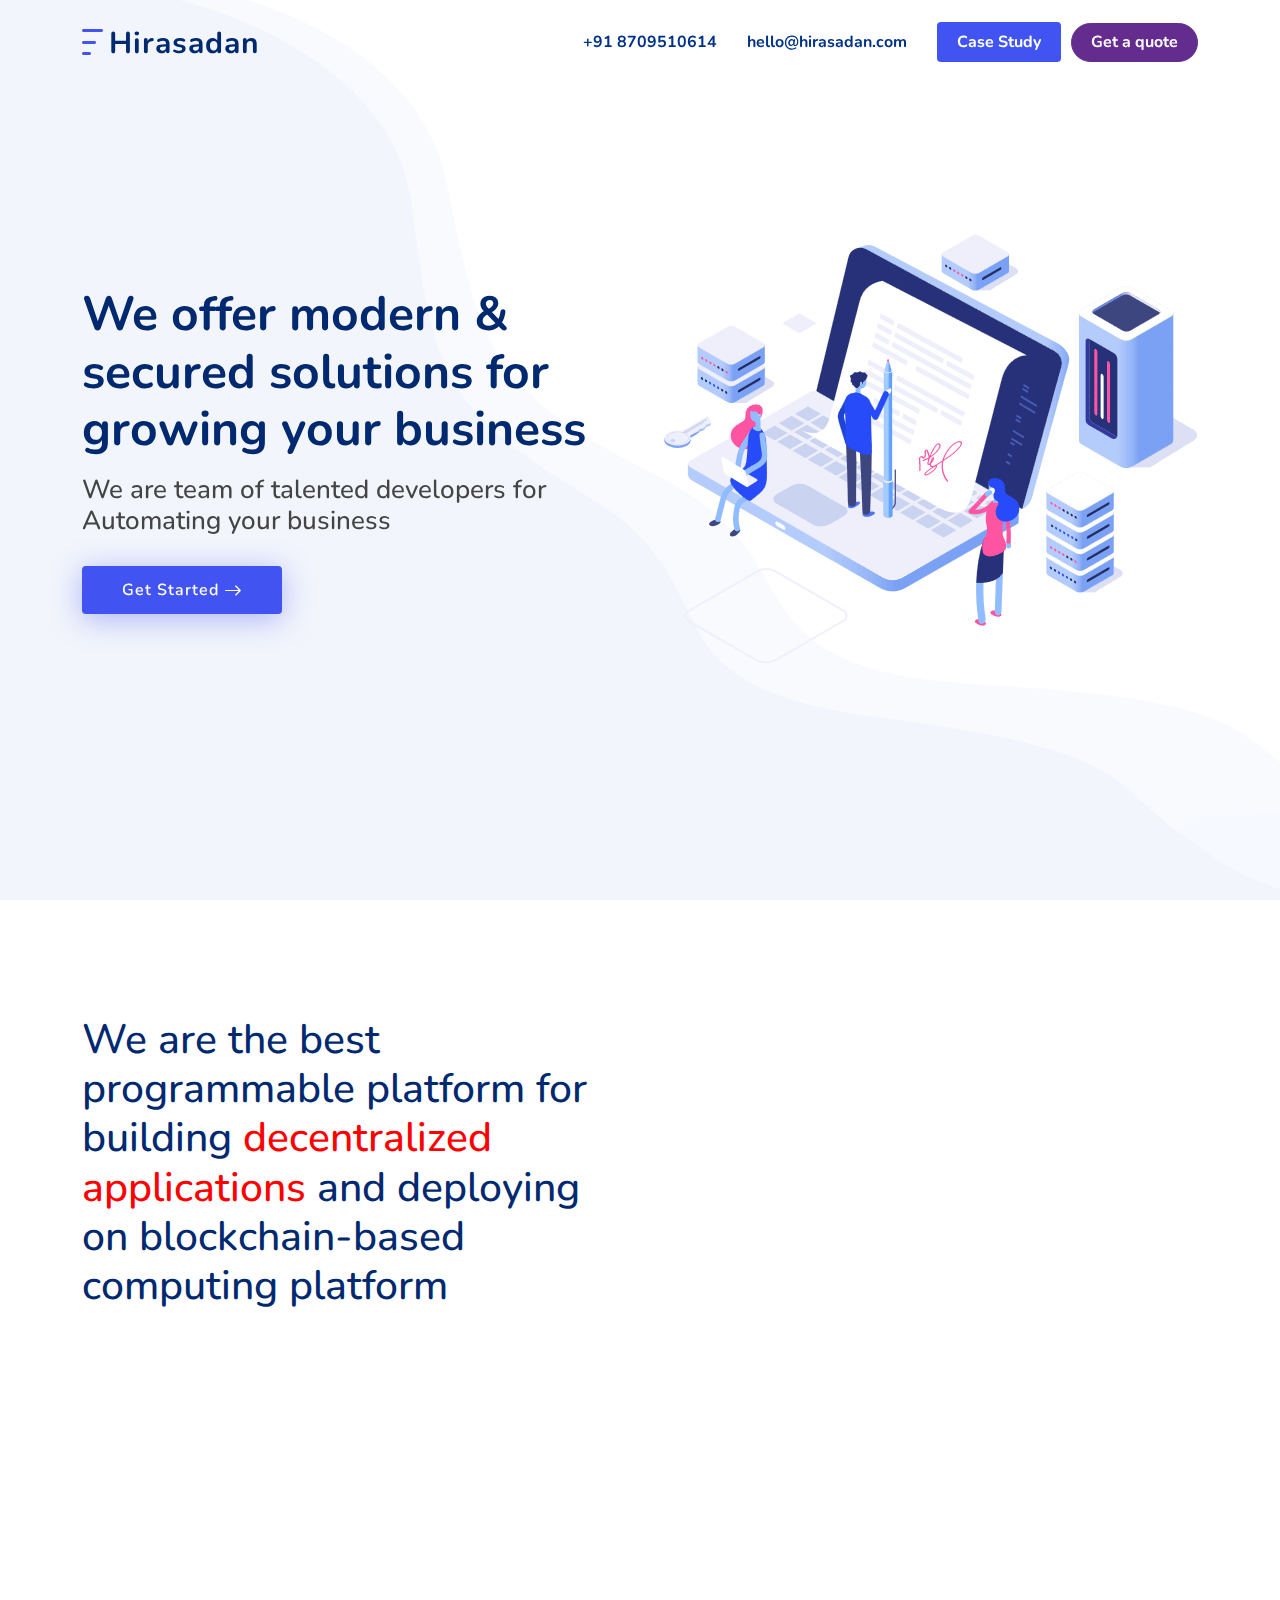
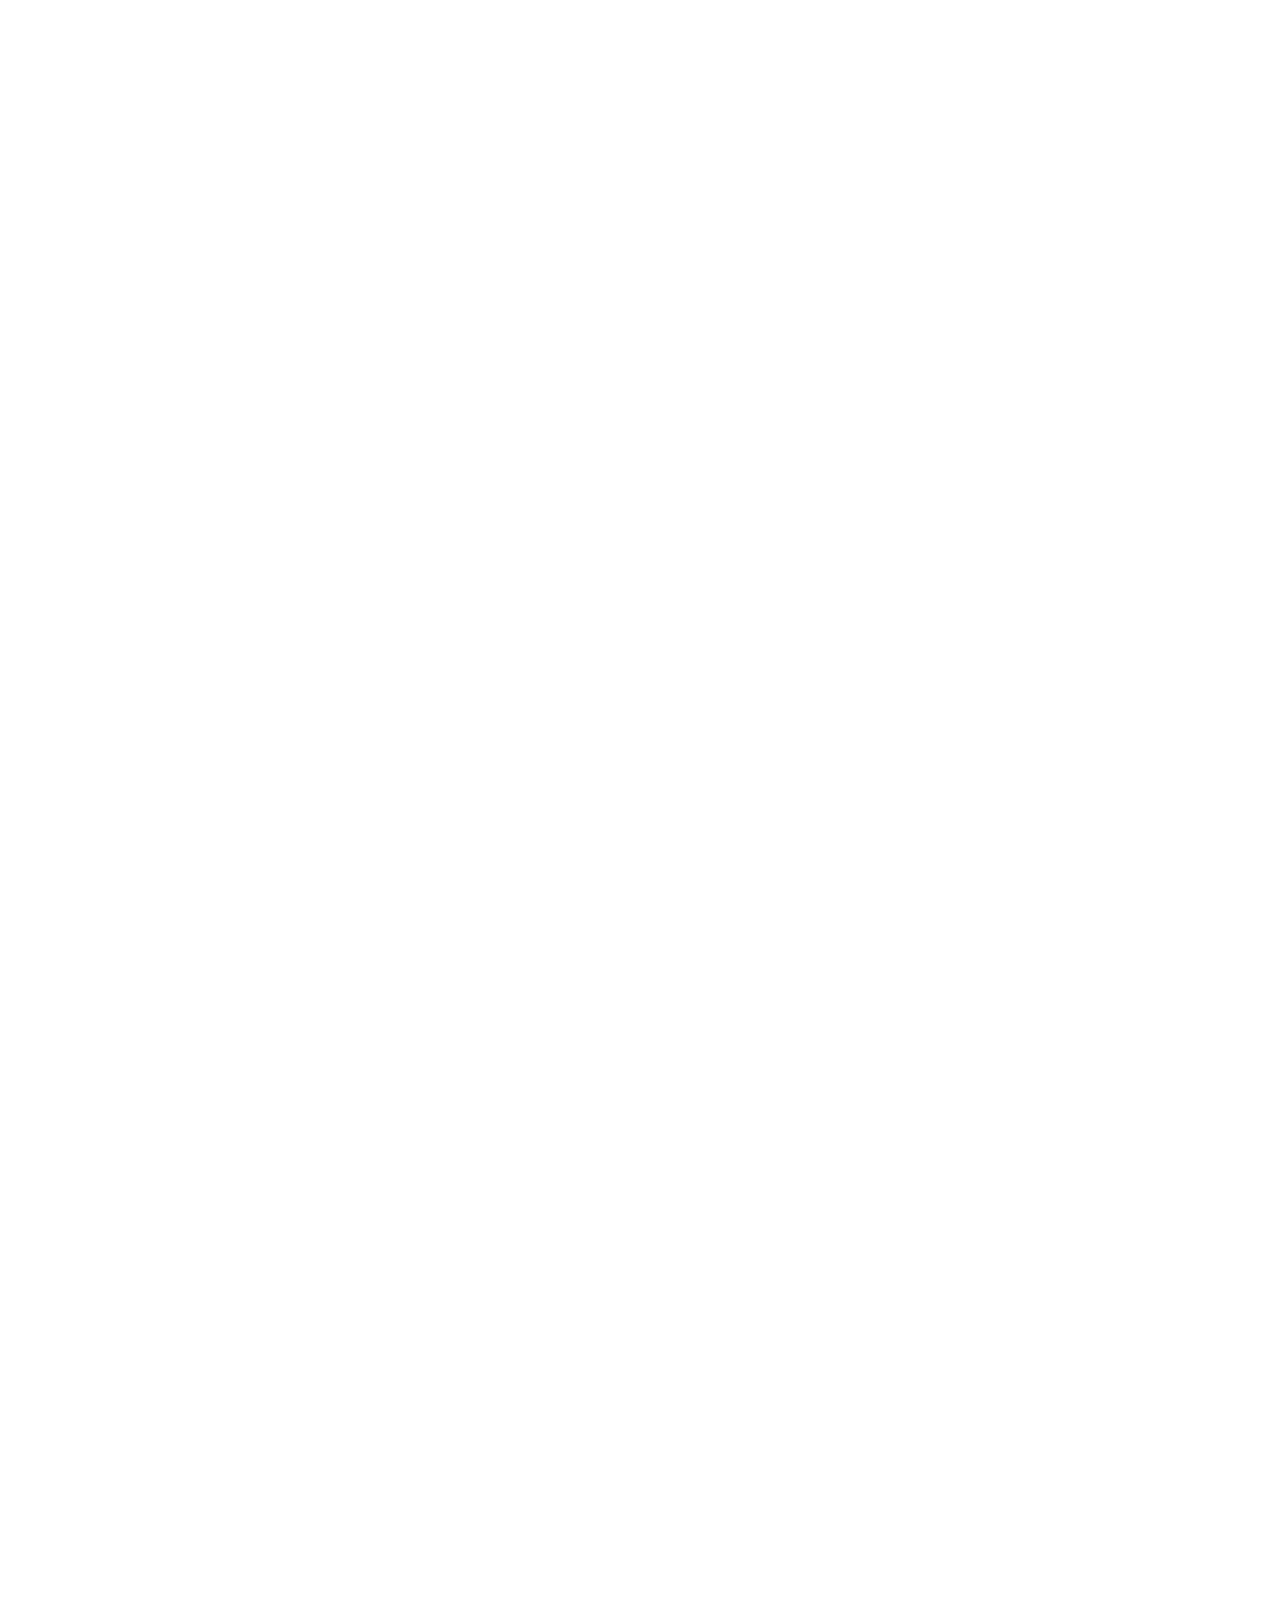
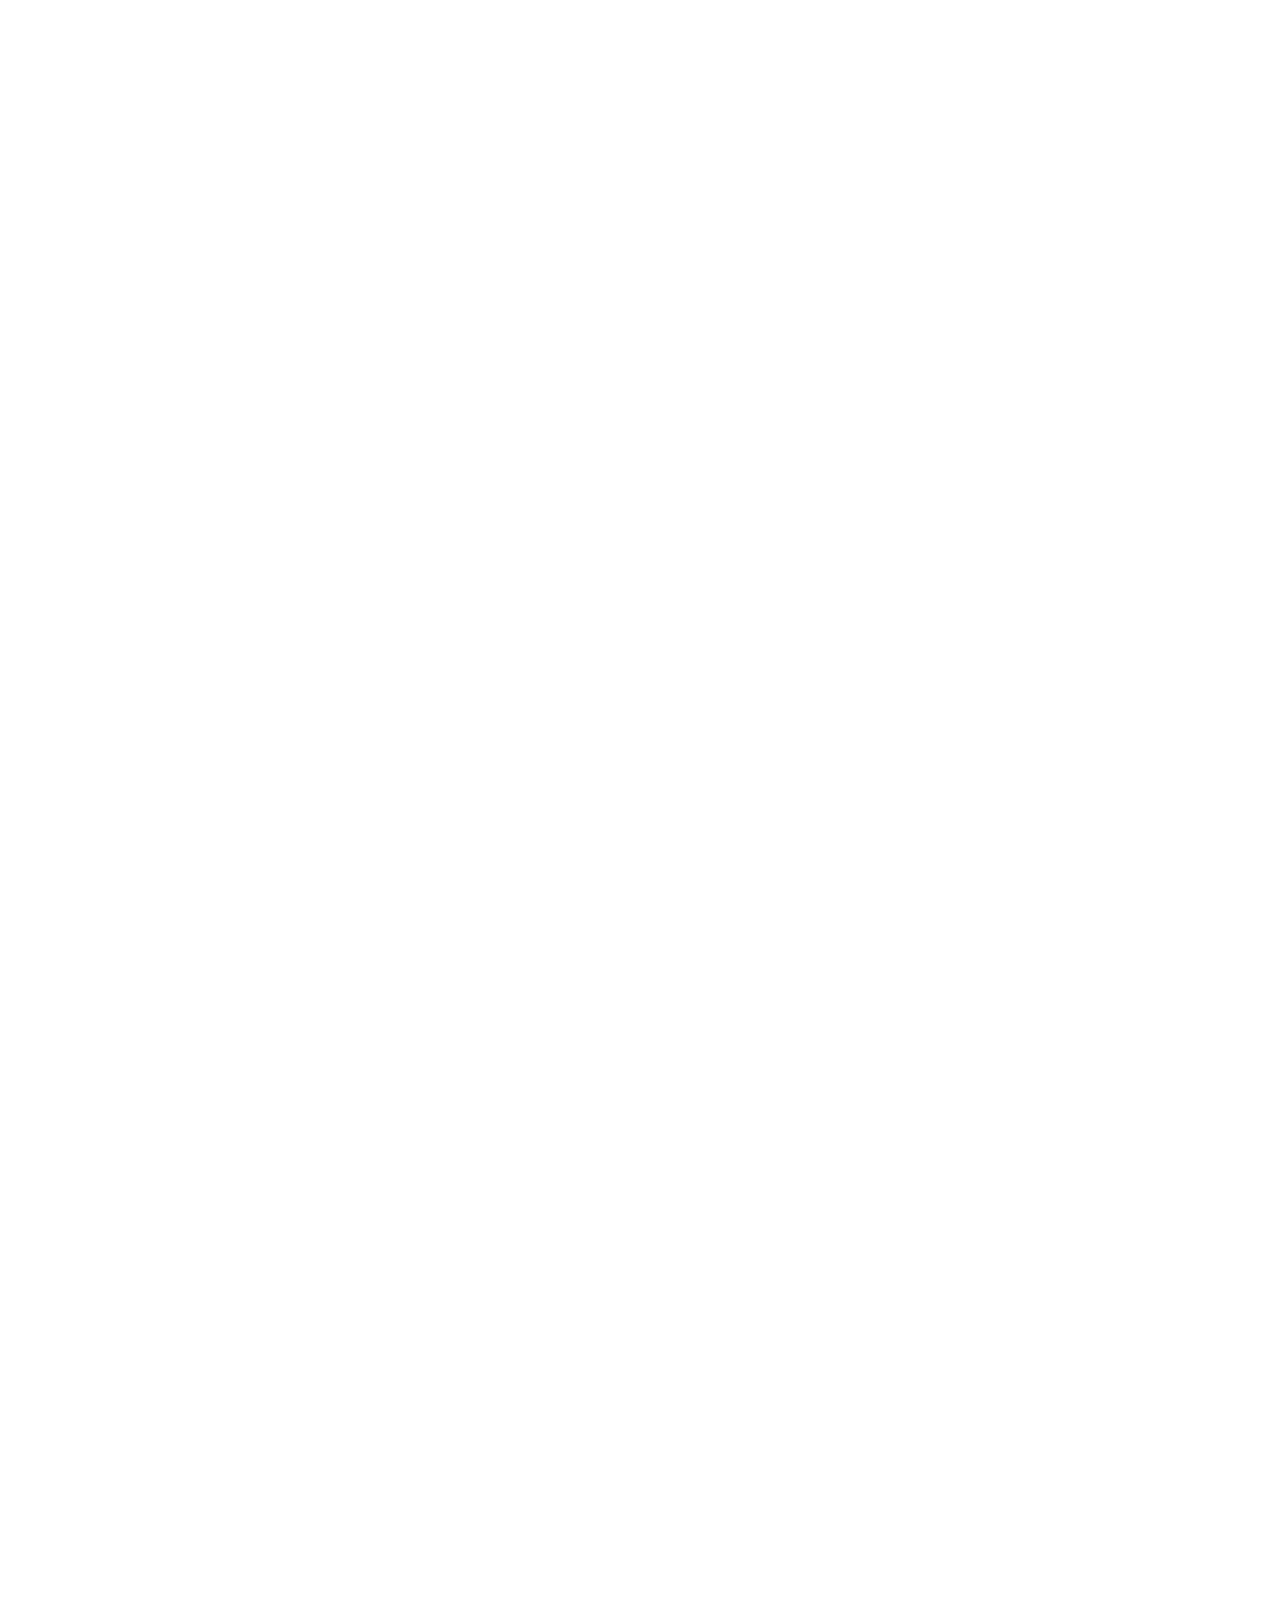
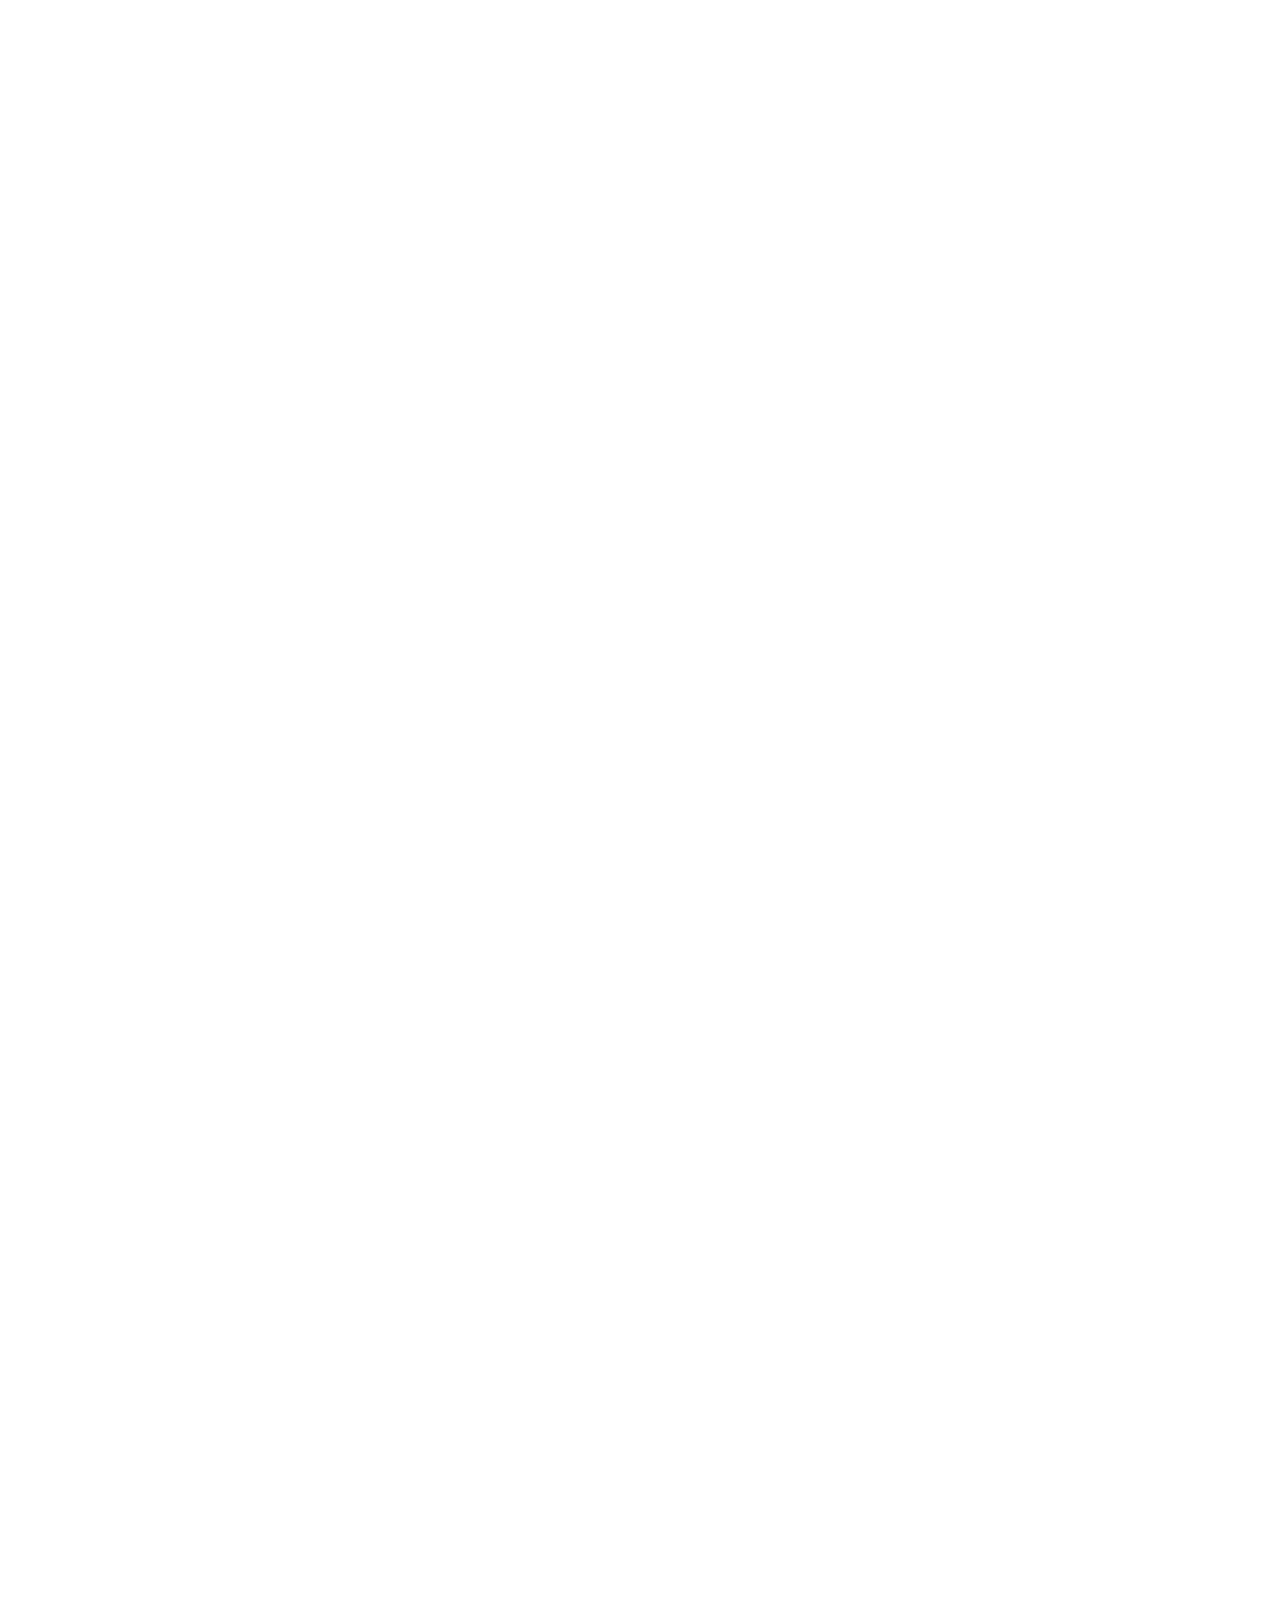
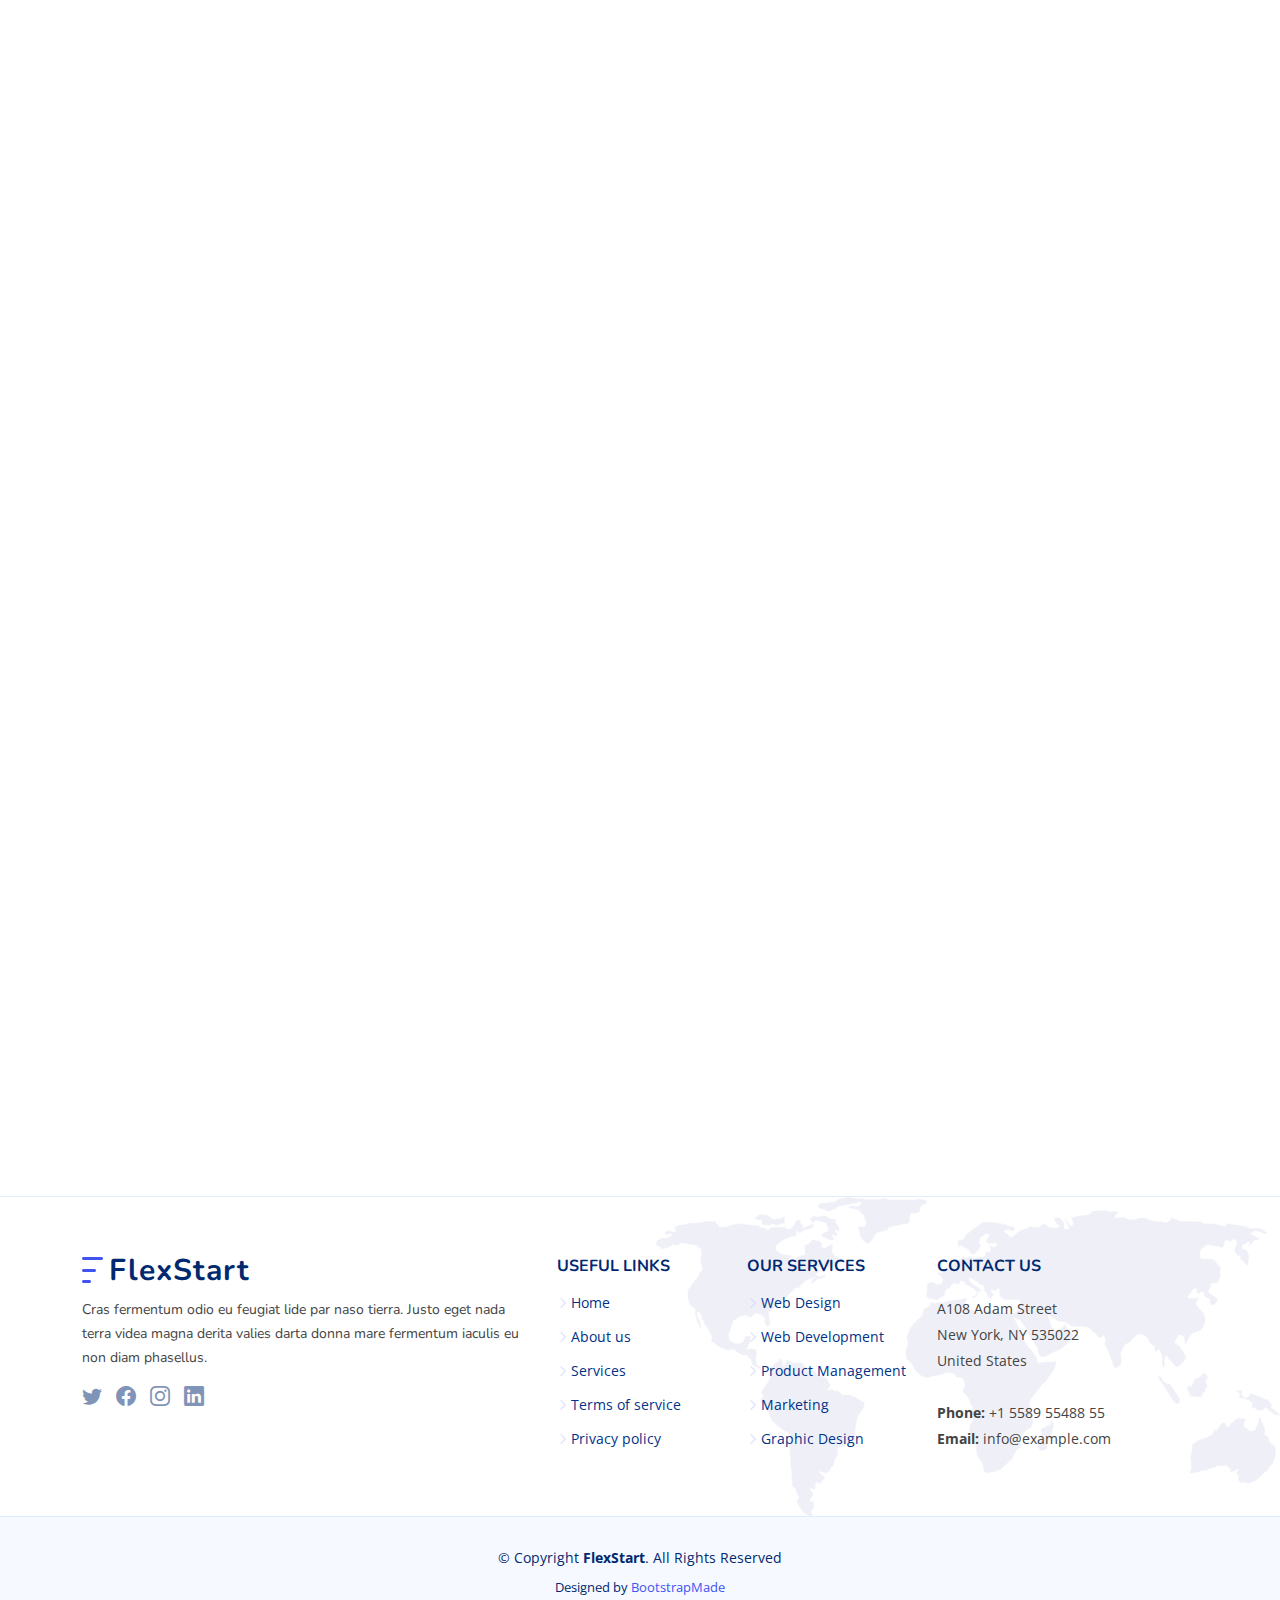
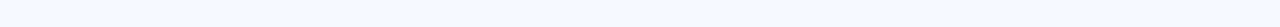
==== index.html @ 2e7275aa "first commit" ====
<!DOCTYPE html>
<html lang="en">

<head>
  <meta charset="utf-8">
  <meta content="width=device-width, initial-scale=1.0" name="viewport">

  <title>FlexStart Bootstrap Template - Index</title>
  <meta content="" name="description">

  <meta content="" name="keywords">

  <!-- Favicons -->
  <link href="assets/img/favicon.png" rel="icon">
  <link href="assets/img/apple-touch-icon.png" rel="apple-touch-icon">

  <!-- Google Fonts -->
  <link href="https://fonts.googleapis.com/css?family=Open+Sans:300,300i,400,400i,600,600i,700,700i|Nunito:300,300i,400,400i,600,600i,700,700i|Poppins:300,300i,400,400i,500,500i,600,600i,700,700i" rel="stylesheet">

  <!-- Vendor CSS Files -->
  <link href="assets/vendor/aos/aos.css" rel="stylesheet">
  <link href="assets/vendor/bootstrap/css/bootstrap.min.css" rel="stylesheet">
  <link href="assets/vendor/bootstrap-icons/bootstrap-icons.css" rel="stylesheet">
  <link href="assets/vendor/glightbox/css/glightbox.min.css" rel="stylesheet">
  <link href="assets/vendor/remixicon/remixicon.css" rel="stylesheet">
  <link href="assets/vendor/swiper/swiper-bundle.min.css" rel="stylesheet">

  <!-- Template Main CSS File -->
  <link href="assets/css/style.css" rel="stylesheet">

  <!-- =======================================================
  * Template Name: FlexStart - v1.9.0
  * Template URL: https://bootstrapmade.com/flexstart-bootstrap-startup-template/
  * Author: BootstrapMade.com
  * License: https://bootstrapmade.com/license/
  ======================================================== -->
</head>

<body>

  <!-- ======= Header ======= -->
  <header id="header" class="header fixed-top">
    <div class="container-fluid container-xl d-flex align-items-center justify-content-between">

      <a href="index.html" class="logo d-flex align-items-center">
        <img src="assets/img/logo.png" alt="">
        <span>Hirasadan</span>
      </a>

      <nav id="navbar" class="navbar">
        <ul>
     
          <li><a class="nav-link scrollto">+91 8709510614</a></li>
          <li><a class="nav-link scrollto">hello@hirasadan.com</a></li>
          <li><a class="getstarted scrollto"href="caseStuday.html">Case Study</a></li>
          <li><div class="quote-btn"><a class="nav-link scrollto quote" href="quote.html">Get a quote</a></div></li>
        </ul>
        <i class="bi bi-list mobile-nav-toggle"></i>
      </nav><!-- .navbar -->

    </div>
  </header><!-- End Header -->

  <!-- ======= Hero Section ======= -->
  <section id="hero" class="hero d-flex align-items-center">

    <div class="container">
      <div class="row">
        <div class="col-lg-6 d-flex flex-column justify-content-center">
          <h1 data-aos="fade-up">We offer modern & secured solutions for growing your business</h1>
          <h2 data-aos="fade-up" data-aos-delay="400">We are team of talented developers for Automating your business </h2>
          <div data-aos="fade-up" data-aos-delay="600">
            <div class="text-center text-lg-start">
              <a href="#about" class="btn-get-started scrollto d-inline-flex align-items-center justify-content-center align-self-center">
                <span>Get Started</span>
                <i class="bi bi-arrow-right"></i>
              </a>
            </div>
          </div>
        </div>
        <div class="col-lg-6 hero-img" data-aos="zoom-out" data-aos-delay="200">
          <img src="assets/img/hero-img.png" class="img-fluid" alt="">
        </div>
      </div>
    </div>

  </section><!-- End Hero -->






  <main id="main">

    <section id="about">

      <div class="container">
        <div class="row">
          <div class="col-lg-6 d-flex flex-column justify-content-center">
            <h1 style="margin: 0;
            font-size: 41px;
            font-weight: 500;
            color: #012970;">We are the best programmable platform for building <span style="color : red"> decentralized applications</span> and deploying on blockchain-based computing platform </h1>
          </div>
    
        
    
          <div class="col-lg-6 hero-img">
            <div class="video-container">
            <iframe class="embedly-embed" src="https://player.vimeo.com/video/543209885?api=1&amp;background=1&amp;autoplay=1&amp;loop=1&amp;muted=1" scrolling="no" title="Vimeo embed" frameborder="0" allow="autoplay; fullscreen" allowfullscreen="true"></iframe>
            </div>
          </div>
         </div>
        </div>    
    
    
    </section>  
    <!-- ======= About Section ======= -->
    <!-- <section id="about" class="about">

      <div class="container" data-aos="fade-up">
        <div class="row gx-0">

          <div class="col-lg-6 d-flex flex-column justify-content-center" data-aos="fade-up" data-aos-delay="200">
            <div class="content">
              <h3>Who We Are</h3>
              <h2>We Cater For Different Industry Verticals.</h2>
              <p>
                Magicmind deploys the industry-best processes, innovative technologies, and effective methodologies that can assist the businesses in critical decision making.
              </p>
              <div class="text-center text-lg-start">
                <a href="#" class="btn-read-more d-inline-flex align-items-center justify-content-center align-self-center">
                  <span>Read More</span>
                  <i class="bi bi-arrow-right"></i>
                </a>
              </div>
            </div>
          </div>

          <div class="col-lg-6 d-flex align-items-center" data-aos="zoom-out" data-aos-delay="200">
            <img src="assets/img/about.jpg" class="img-fluid" alt="">
          </div>

        </div>
      </div>

    </section> -->
    <!-- End About Section -->

    <!-- ======= Values Section ======= -->
    <section id="values" class="values">

      <div class="container" data-aos="fade-up">

        <header class="section-header">
          <h2>Our Services</h2>
          <p>Nurture Your Business
            With #hirasadan.</p>
        </header>

        <div class="row">

          <div class="col-lg-4" data-aos="fade-up" data-aos-delay="200">
            <div class="box">
              <img src="assets/img/values-1.png" class="img-fluid" alt="">
              <h3>Secured Application</h3>
              <p>We deliver scalable , robust and secured web and app applications to our clients, creating the desired web application for them.</p>
            </div>
          </div>

          <div class="col-lg-4 mt-4 mt-lg-0" data-aos="fade-up" data-aos-delay="400">
            <div class="box">
              <img src="assets/img/values-2.png" class="img-fluid" alt="">
              <h3>DIGITAL MARKETING</h3>
              <p>Our expert digital marketers put their best foot forward for creating a space for our clients in the digital world and bringing traffic to their business.</p>
            </div>
          </div>

          <div class="col-lg-4 mt-4 mt-lg-0" data-aos="fade-up" data-aos-delay="600">
            <div class="box">
              <img src="assets/img/values-3.png" class="img-fluid" alt="">
              <h3>CORPORATE TRAINING</h3>
              <p>We provide Corporate training to the organization’s resource that aims to provide required knowledge and skills for the growth of employees which contributes to the success of the business.</p>
            </div>
          </div>

        </div>

      </div>

    </section>
    <!-- End Values Section -->

   <!-- Technical details Section -->

   <section id="values" class="values">

    <div class="container" data-aos="fade-up">
     <header class="section-header">
        <h2>Technology</h2>
        <p>Some of The
          Technologies We Work With at #hirasadan.</p>
      </header>

   <div class="tech-chart">
    <div class="tech-container">
      <ul class="tech-list">
         <li class="tech-header"> Web </li>
         <li> <img src="assets/img/tech-Icons/react.png"     width="22" alt=""> React JS </li>
         <li> <img src="assets/img/tech-Icons/html.png"     width="22" alt="">  Angular </li>
         <li> <img src="assets/img/tech-Icons/html.png"     width="22" alt=""> HTML 5 </li>
         <li> <img src="assets/img/tech-Icons/css.png"     width="22" alt="">  CSS </li>
         <li> <img src="assets/img/tech-Icons/js.png"     width="22" alt="">  Java Script </li>
     
      </ul> 
      
    </div> 


    <div class="tech-container">
      <ul class="tech-list">
         <li class="tech-header"> Mobile </li>
         <li> <img src="assets/img/tech-Icons/kotlin.png"     width="22" alt=""> Kotlin </li>
         <li> <img src="assets/img/tech-Icons/swift.png"     width="22" alt=""> Swift </li>
         <li> <img src="assets/img/tech-Icons/react.png"     width="22" alt=""> React Native </li>
         <li> <img src="assets/img/tech-Icons/flutter.png"     width="22" alt=""> Flutter </li>
         <li> <img src="assets/img/tech-Icons/java.png"     width="22" alt=""> Java </li>
      </ul> 
    </div> 


    <div class="tech-container">
      <ul class="tech-list">
         <li class="tech-header"> Backend </li>
         <li> <img src="assets/img/tech-Icons/nodejs.png"     width="22" alt=""> Node JS </li>
         <li> <img src="assets/img/tech-Icons/python.png"     width="22" alt=""> Python </li>
         <li> <img src="assets/img/tech-Icons/php.png"     width="22" alt=""> PHP </li>
         <li> <img src="assets/img/tech-Icons/ruby.png"     width="22" alt=""> Ruby </li>
         <li> <img src="assets/img/tech-Icons/net.png"     width="22" alt=""> .NET </li>
 
      </ul> 
    </div>
    
    

      <div class="tech-container">
        <ul class="tech-list">
           <li class="tech-header"> Blockchain </li>
           <li class="grey"> <img src="assets/img/tech-Icons/html.png"     width="22" alt=""> Rust </li>
           <li> <img src="assets/img/tech-Icons/html.png"     width="22" alt=""> Angular </li>
           <li> <img src="assets/img/tech-Icons/html.png"     width="22" alt=""> HTML 5 </li>
           <li> <img src="assets/img/tech-Icons/html.png"     width="22" alt=""> CSS </li>
           <li> <img src="assets/img/tech-Icons/html.png"     width="22" alt=""> Bootstrap </li>
       
        </ul> 
        
      </div> 
  


    </div>
   </div> 
    </section>  
       

   <!-- End Technical details Section -->




    <!-- ======= Counts Section ======= -->
    <!-- <section id="counts" class="counts">
      <div class="container" data-aos="fade-up">

        <div class="row gy-4">

          <div class="col-lg-3 col-md-6">
            <div class="count-box">
              <i class="bi bi-emoji-smile"></i>
              <div>
                <span data-purecounter-start="0" data-purecounter-end="232" data-purecounter-duration="1" class="purecounter"></span>
                <p>Happy Clients</p>
              </div>
            </div>
          </div>

          <div class="col-lg-3 col-md-6">
            <div class="count-box">
              <i class="bi bi-journal-richtext" style="color: #ee6c20;"></i>
              <div>
                <span data-purecounter-start="0" data-purecounter-end="521" data-purecounter-duration="1" class="purecounter"></span>
                <p>Projects</p>
              </div>
            </div>
          </div>

          <div class="col-lg-3 col-md-6">
            <div class="count-box">
              <i class="bi bi-headset" style="color: #15be56;"></i>
              <div>
                <span data-purecounter-start="0" data-purecounter-end="1463" data-purecounter-duration="1" class="purecounter"></span>
                <p>Hours Of Support</p>
              </div>
            </div>
          </div>

          <div class="col-lg-3 col-md-6">
            <div class="count-box">
              <i class="bi bi-people" style="color: #bb0852;"></i>
              <div>
                <span data-purecounter-start="0" data-purecounter-end="15" data-purecounter-duration="1" class="purecounter"></span>
                <p>Hard Workers</p>
              </div>
            </div>
          </div>

        </div>

      </div>
    </section>
     -->
    <!-- End Counts Section -->

    <!-- ======= Features Section ======= -->
    <section id="features" class="features">

      <div class="container" data-aos="fade-up">

        <header class="section-header">
          <h2>Industries
            We Serve</h2>
          <!-- <p>Laboriosam et omnis fuga quis dolor direda fara</p> -->
        </header>

        <div class="row">

          <div class="col-lg-6">
            <img src="assets/img/features.png" class="img-fluid" alt="">
          </div>

          <div class="col-lg-6 mt-5 mt-lg-0 d-flex">
            <div class="row align-self-center gy-4">

              <div class="col-md-6" data-aos="zoom-out" data-aos-delay="200">
                <div class="feature-box d-flex align-items-center">
                  <i class="bi bi-check"></i>
                  <h3>REAL ESTATE</h3>
                </div>
              </div>

              <div class="col-md-6" data-aos="zoom-out" data-aos-delay="300">
                <div class="feature-box d-flex align-items-center">
                  <i class="bi bi-check"></i>
                  <h3>JOB PORTAL</h3>
                </div>
              </div>

              <div class="col-md-6" data-aos="zoom-out" data-aos-delay="400">
                <div class="feature-box d-flex align-items-center">
                  <i class="bi bi-check"></i>
                  <h3>Messaging and Calling App</h3>
                </div>
              </div>

              <div class="col-md-6" data-aos="zoom-out" data-aos-delay="500">
                <div class="feature-box d-flex align-items-center">
                  <i class="bi bi-check"></i>
                  <h3>MULTI-VENDOR MARKETPLACE</h3>
                </div>
              </div>

              <div class="col-md-6" data-aos="zoom-out" data-aos-delay="600">
                <div class="feature-box d-flex align-items-center">
                  <i class="bi bi-check"></i>
                  <h3>DATING</h3>
                </div>
              </div>

              <div class="col-md-6" data-aos="zoom-out" data-aos-delay="700">
                <div class="feature-box d-flex align-items-center">
                  <i class="bi bi-check"></i>
                  <h3>E-LEARNING</h3>
                </div>
              </div>

            </div>
          </div>

        </div> <!-- / row -->

        <!-- Feature Tabs -->
        <!-- <div class="row feture-tabs" data-aos="fade-up">
          <div class="col-lg-6">
            <h3>Neque officiis dolore maiores et exercitationem quae est seda lidera pat claero</h3>

         
            <ul class="nav nav-pills mb-3">
              <li>
                <a class="nav-link active" data-bs-toggle="pill" href="#tab1">Saepe fuga</a>
              </li>
              <li>
                <a class="nav-link" data-bs-toggle="pill" href="#tab2">Voluptates</a>
              </li>
              <li>
                <a class="nav-link" data-bs-toggle="pill" href="#tab3">Corrupti</a>
              </li>
            </ul>

        
            <div class="tab-content">

              <div class="tab-pane fade show active" id="tab1">
                <p>Consequuntur inventore voluptates consequatur aut vel et. Eos doloribus expedita. Sapiente atque consequatur minima nihil quae aspernatur quo suscipit voluptatem.</p>
                <div class="d-flex align-items-center mb-2">
                  <i class="bi bi-check2"></i>
                  <h4>Repudiandae rerum velit modi et officia quasi facilis</h4>
                </div>
                <p>Laborum omnis voluptates voluptas qui sit aliquam blanditiis. Sapiente minima commodi dolorum non eveniet magni quaerat nemo et.</p>
                <div class="d-flex align-items-center mb-2">
                  <i class="bi bi-check2"></i>
                  <h4>Incidunt non veritatis illum ea ut nisi</h4>
                </div>
                <p>Non quod totam minus repellendus autem sint velit. Rerum debitis facere soluta tenetur. Iure molestiae assumenda sunt qui inventore eligendi voluptates nisi at. Dolorem quo tempora. Quia et perferendis.</p>
              </div>

              <div class="tab-pane fade show" id="tab2">
                <p>Consequuntur inventore voluptates consequatur aut vel et. Eos doloribus expedita. Sapiente atque consequatur minima nihil quae aspernatur quo suscipit voluptatem.</p>
                <div class="d-flex align-items-center mb-2">
                  <i class="bi bi-check2"></i>
                  <h4>Repudiandae rerum velit modi et officia quasi facilis</h4>
                </div>
                <p>Laborum omnis voluptates voluptas qui sit aliquam blanditiis. Sapiente minima commodi dolorum non eveniet magni quaerat nemo et.</p>
                <div class="d-flex align-items-center mb-2">
                  <i class="bi bi-check2"></i>
                  <h4>Incidunt non veritatis illum ea ut nisi</h4>
                </div>
                <p>Non quod totam minus repellendus autem sint velit. Rerum debitis facere soluta tenetur. Iure molestiae assumenda sunt qui inventore eligendi voluptates nisi at. Dolorem quo tempora. Quia et perferendis.</p>
              </div>

              <div class="tab-pane fade show" id="tab3">
                <p>Consequuntur inventore voluptates consequatur aut vel et. Eos doloribus expedita. Sapiente atque consequatur minima nihil quae aspernatur quo suscipit voluptatem.</p>
                <div class="d-flex align-items-center mb-2">
                  <i class="bi bi-check2"></i>
                  <h4>Repudiandae rerum velit modi et officia quasi facilis</h4>
                </div>
                <p>Laborum omnis voluptates voluptas qui sit aliquam blanditiis. Sapiente minima commodi dolorum non eveniet magni quaerat nemo et.</p>
                <div class="d-flex align-items-center mb-2">
                  <i class="bi bi-check2"></i>
                  <h4>Incidunt non veritatis illum ea ut nisi</h4>
                </div>
                <p>Non quod totam minus repellendus autem sint velit. Rerum debitis facere soluta tenetur. Iure molestiae assumenda sunt qui inventore eligendi voluptates nisi at. Dolorem quo tempora. Quia et perferendis.</p>
              </div>

            </div>

          </div>

          <div class="col-lg-6">
            <img src="assets/img/features-2.png" class="img-fluid" alt="">
          </div>

        </div> -->
        
        
        <!-- End Feature Tabs -->

        <!-- Feature Icons -->
        <div class="row feature-icons" data-aos="fade-up">
          <h3>OUR CORPORATE TRAINING</h3>

          <div class="row">

            <div class="col-xl-4 text-center" data-aos="fade-right" data-aos-delay="100">
              <img src="assets/img/features-3.png" class="img-fluid p-4" alt="">
            </div>

            <div class="col-xl-8 d-flex content">
              <div class="row align-self-center gy-4">

                <div class="col-md-6 icon-box" data-aos="fade-up">
                  <i class="ri-line-chart-line"></i>
                  <div>
                    <h4>Learn from experts active in their field, not out-of-touch trainers</h4>
                    <p>Leading practitioners who bring current best practices and case studies to sessions that fit into your work schedule</p>
                  </div>
                </div>

                <div class="col-md-6 icon-box" data-aos="fade-up" data-aos-delay="100">
                  <i class="ri-stack-line"></i>
                  <div>
                    <h4>Develop skills for real career growth</h4>
                    <p>Cutting-edge curriculum designed in guidance with industry and academia to develop job-ready skills</p>
                  </div>
                </div>

                <div class="col-md-6 icon-box" data-aos="fade-up" data-aos-delay="200">
                  <i class="ri-brush-4-line"></i>
                  <div>
                    <h4>Learn by working on real-world problems</h4>
                    <p>Capstone projects involving real world data sets with virtual labs for hands-on learning</p>
                  </div>
                </div>

                <div class="col-md-6 icon-box" data-aos="fade-up" data-aos-delay="300">
                  <i class="ri-magic-line"></i>
                  <div>
                    <h4>Structured guidance ensuring learning never stops</h4>
                    <p>Learning support from mentors and a community of like-minded peers to resolve any conceptual doubts</p>
                  </div>
                </div>

                <!-- <div class="col-md-6 icon-box" data-aos="fade-up" data-aos-delay="400">
                  <i class="ri-command-line"></i>
                  <div>
                    <h4>Molestiae dolor</h4>
                    <p>Et fuga et deserunt et enim. Dolorem architecto ratione tensa raptor marte</p>
                  </div>
                </div>

                <div class="col-md-6 icon-box" data-aos="fade-up" data-aos-delay="500">
                  <i class="ri-radar-line"></i>
                  <div>
                    <h4>Explicabo consectetur</h4>
                    <p>Est autem dicta beatae suscipit. Sint veritatis et sit quasi ab aut inventore</p>
                  </div>
                </div> -->

              </div>
            </div>

          </div>

        </div><!-- End Feature Icons -->

      </div>

    </section><!-- End Features Section -->

    <!-- ======= Services Section ======= -->
    <section id="services" class="services">

      <div class="container" data-aos="fade-up">

        <header class="section-header">
          <h2>COURSES WE OFFER</h2>
          <!-- <p>Veritatis et dolores facere numquam et praesentium</p> -->
        </header>

        <div class="row gy-4">

          <div class="col-lg-4 col-md-6" data-aos="fade-up" data-aos-delay="200">
            <div class="service-box blue">
              <i class="ri-discuss-line icon"></i>
              <h3>Web Development</h3>
              <p>We guide for web development from basics of HTML, CSS, Javascript to master latest technologies like React, Node, Express. Get hands on Github, MongoDB, Google Analytics, Facebook Analytics.</p>
              <!-- <a href="#" class="read-more"><span>Read More</span> <i class="bi bi-arrow-right"></i></a> -->
            </div>
          </div>

          <div class="col-lg-4 col-md-6" data-aos="fade-up" data-aos-delay="300">
            <div class="service-box orange">
              <i class="ri-discuss-line icon"></i>
              <h3>Mobile App Development</h3>
              <p>We train to master in development of iOS/Android mobile applications  </p>
              <!-- <a href="#" class="read-more"><span>Read More</span> <i class="bi bi-arrow-right"></i></a> -->
            </div>
          </div>

          <div class="col-lg-4 col-md-6" data-aos="fade-up" data-aos-delay="400">
            <div class="service-box green">
              <i class="ri-discuss-line icon"></i>
              <h3>Data Analytics</h3>
              <p>Get professional training designed by Google and prepare for a new career in the high-growth field of data analytics, no experience required.</p>
              <!-- <a href="#" class="read-more"><span>Read More</span> <i class="bi bi-arrow-right"></i></a> -->
            </div>
          </div>

          <!-- <div class="col-lg-4 col-md-6" data-aos="fade-up" data-aos-delay="500">
            <div class="service-box red">
              <i class="ri-discuss-line icon"></i>
              <h3>Asperiores Commodi</h3>
              <p>Non et temporibus minus omnis sed dolor esse consequatur. Cupiditate sed error ea fuga sit provident adipisci neque.</p>
              <a href="#" class="read-more"><span>Read More</span> <i class="bi bi-arrow-right"></i></a>
            </div>
          </div>

          <div class="col-lg-4 col-md-6" data-aos="fade-up" data-aos-delay="600">
            <div class="service-box purple">
              <i class="ri-discuss-line icon"></i>
              <h3>Velit Doloremque.</h3>
              <p>Cumque et suscipit saepe. Est maiores autem enim facilis ut aut ipsam corporis aut. Sed animi at autem alias eius labore.</p>
              <a href="#" class="read-more"><span>Read More</span> <i class="bi bi-arrow-right"></i></a>
            </div>
          </div>

          <div class="col-lg-4 col-md-6" data-aos="fade-up" data-aos-delay="700">
            <div class="service-box pink">
              <i class="ri-discuss-line icon"></i>
              <h3>Dolori Architecto</h3>
              <p>Hic molestias ea quibusdam eos. Fugiat enim doloremque aut neque non et debitis iure. Corrupti recusandae ducimus enim.</p>
              <a href="#" class="read-more"><span>Read More</span> <i class="bi bi-arrow-right"></i></a>
            </div>
          </div> -->

        </div>

      </div>

    </section><!-- End Services Section -->

    <!-- ======= Pricing Section ======= -->
    <!-- <section id="pricing" class="pricing">

      <div class="container" data-aos="fade-up">

        <header class="section-header">
          <h2>Pricing</h2>
          <p>Check our Pricing</p>
        </header>

        <div class="row gy-4" data-aos="fade-left">

          <div class="col-lg-3 col-md-6" data-aos="zoom-in" data-aos-delay="100">
            <div class="box">
              <h3 style="color: #07d5c0;">Free Plan</h3>
              <div class="price"><sup>$</sup>0<span> / mo</span></div>
              <img src="assets/img/pricing-free.png" class="img-fluid" alt="">
              <ul>
                <li>Aida dere</li>
                <li>Nec feugiat nisl</li>
                <li>Nulla at volutpat dola</li>
                <li class="na">Pharetra massa</li>
                <li class="na">Massa ultricies mi</li>
              </ul>
              <a href="#" class="btn-buy">Buy Now</a>
            </div>
          </div>

          <div class="col-lg-3 col-md-6" data-aos="zoom-in" data-aos-delay="200">
            <div class="box">
              <span class="featured">Featured</span>
              <h3 style="color: #65c600;">Starter Plan</h3>
              <div class="price"><sup>$</sup>19<span> / mo</span></div>
              <img src="assets/img/pricing-starter.png" class="img-fluid" alt="">
              <ul>
                <li>Aida dere</li>
                <li>Nec feugiat nisl</li>
                <li>Nulla at volutpat dola</li>
                <li>Pharetra massa</li>
                <li class="na">Massa ultricies mi</li>
              </ul>
              <a href="#" class="btn-buy">Buy Now</a>
            </div>
          </div>

          <div class="col-lg-3 col-md-6" data-aos="zoom-in" data-aos-delay="300">
            <div class="box">
              <h3 style="color: #ff901c;">Business Plan</h3>
              <div class="price"><sup>$</sup>29<span> / mo</span></div>
              <img src="assets/img/pricing-business.png" class="img-fluid" alt="">
              <ul>
                <li>Aida dere</li>
                <li>Nec feugiat nisl</li>
                <li>Nulla at volutpat dola</li>
                <li>Pharetra massa</li>
                <li>Massa ultricies mi</li>
              </ul>
              <a href="#" class="btn-buy">Buy Now</a>
            </div>
          </div>

          <div class="col-lg-3 col-md-6" data-aos="zoom-in" data-aos-delay="400">
            <div class="box">
              <h3 style="color: #ff0071;">Ultimate Plan</h3>
              <div class="price"><sup>$</sup>49<span> / mo</span></div>
              <img src="assets/img/pricing-ultimate.png" class="img-fluid" alt="">
              <ul>
                <li>Aida dere</li>
                <li>Nec feugiat nisl</li>
                <li>Nulla at volutpat dola</li>
                <li>Pharetra massa</li>
                <li>Massa ultricies mi</li>
              </ul>
              <a href="#" class="btn-buy">Buy Now</a>
            </div>
          </div>

        </div>

      </div>

    </section> -->
    <!-- End Pricing Section -->

    
    




    <!-- ======= Testimonials Section ======= -->
    <section id="testimonials" class="testimonials">

      <div class="container" data-aos="fade-up">

        <header class="section-header">
          <h2>Testimonials</h2>
          <p>What they are saying about us</p>
        </header>

        <div class="testimonials-slider swiper" data-aos="fade-up" data-aos-delay="200">
          <div class="swiper-wrapper">

            <div class="swiper-slide">
              <div class="testimonial-item">
                <div class="stars">
                  <i class="bi bi-star-fill"></i><i class="bi bi-star-fill"></i><i class="bi bi-star-fill"></i><i class="bi bi-star-fill"></i><i class="bi bi-star-fill"></i>
                </div>
                <p>
                  I had a website for my business, but it was not working properly on several browsers and we were receiving immense number of complaints from our customers for this. It was then that we connected with Webskitters and asked for their help. Needless to say, they were polite and accepted to help us. They worked on our website, made it compatible for every browser and devices. I had a great experience in hiring their services.
                </p>
                <div class="profile mt-auto">
                  <img src="assets/img/testimonials/testimonials-1.jpg" class="testimonial-img" alt="">
                  <h3>Saul Goodman</h3>
                  <h4>Ceo &amp; Founder</h4>
                </div>
              </div>
            </div><!-- End testimonial item -->

            <div class="swiper-slide">
              <div class="testimonial-item">
                <div class="stars">
                  <i class="bi bi-star-fill"></i><i class="bi bi-star-fill"></i><i class="bi bi-star-fill"></i><i class="bi bi-star-fill"></i><i class="bi bi-star-fill"></i>
                </div>
                
                <p>
                  We had a hard time reaching to our clients, who were charmed away by the online shopping trends. We were losing our client base when we contacted Webskitters. They listened to our problem patiently, offered to develop a website and kept us in the loop throughout the process. It was a really good decision for us, now we are blooming financially and are flooded with customers. Thank You Hirasadan!.
                </p>
                <div class="profile mt-auto">
                  <img src="assets/img/testimonials/testimonials-2.jpg" class="testimonial-img" alt="">
                  <h3>Sara Wilsson</h3>
                  <h4>Designer</h4>
                </div>
              </div>
            </div><!-- End testimonial item -->

            <div class="swiper-slide">
              <div class="testimonial-item">
                <div class="stars">
                  <i class="bi bi-star-fill"></i><i class="bi bi-star-fill"></i><i class="bi bi-star-fill"></i><i class="bi bi-star-fill"></i><i class="bi bi-star-fill"></i>
                </div>
                <p>
                  With mobile applications becoming a trend, I decided to give it a shot for my newly-launched business. I was looking for a good app developer, then my friend recommended hirasadan to me. I still thank my friend for the suggestion. Since the day I had contacted Webskitters for the first time, they had been so friendly and understanding. They also developed an excellent mobile application for my business. It was great having them to resolve my business problems. 
                </p>
                <div class="profile mt-auto">
                  <img src="assets/img/testimonials/testimonials-3.jpg" class="testimonial-img" alt="">
                  <h3>Jena Karlis</h3>
                  <h4>Store Owner</h4>
                </div>
              </div>
            </div><!-- End testimonial item -->

            <div class="swiper-slide">
              <div class="testimonial-item">
                <div class="stars">
                  <i class="bi bi-star-fill"></i><i class="bi bi-star-fill"></i><i class="bi bi-star-fill"></i><i class="bi bi-star-fill"></i><i class="bi bi-star-fill"></i>
                </div>
                <p>
                  Hirasadan Tech Team have efficient knowledge and a great squad for meeting the client’s requirements. I am extremely impressed with the kind of result that Hirasadan has offered me in terms of my Shopify website. These talented bunch of people have worked tirelessly to deliver the best to me and I am now boasting the result while enjoying its benefits for my business.
                </p>
                <div class="profile mt-auto">
                  <img src="assets/img/testimonials/testimonials-4.jpg" class="testimonial-img" alt="">
                  <h3>Matt Brandon</h3>
                  <h4>Freelancer</h4>
                </div>
              </div>
            </div><!-- End testimonial item -->

            <!-- <div class="swiper-slide">
              <div class="testimonial-item">
                <div class="stars">
                  <i class="bi bi-star-fill"></i><i class="bi bi-star-fill"></i><i class="bi bi-star-fill"></i><i class="bi bi-star-fill"></i><i class="bi bi-star-fill"></i>
                </div>
                <p>
                  Quis quorum aliqua sint quem legam fore sunt eram irure aliqua veniam tempor noster veniam enim culpa labore duis sunt culpa nulla illum cillum fugiat legam esse veniam culpa fore nisi cillum quid.
                </p>
                <div class="profile mt-auto">
                  <img src="assets/img/testimonials/testimonials-5.jpg" class="testimonial-img" alt="">
                  <h3>John Larson</h3>
                  <h4>Entrepreneur</h4>
                </div>
              </div>
            </div> -->
            <!-- End testimonial item -->

          </div>
          <div class="swiper-pagination"></div>
        </div>

      </div>

    </section><!-- End Testimonials Section -->

    <!-- ======= Team Section ======= -->
    <section id="team" class="team">

      <div class="container" data-aos="fade-up">

        <header class="section-header">
          <h2>Team</h2>
          <p>Our hard working team</p>
        </header>

        <div class="row gy-4">

          <div class="col-lg-3 col-md-6 d-flex align-items-stretch" data-aos="fade-up" data-aos-delay="100">
            <div class="member">
              <div class="member-img">
                <img src="assets/img/team/team-1.jpg" class="img-fluid" alt="">
                <div class="social">
                  <a href=""><i class="bi bi-twitter"></i></a>
                  <a href=""><i class="bi bi-facebook"></i></a>
                  <a href=""><i class="bi bi-instagram"></i></a>
                  <a href=""><i class="bi bi-linkedin"></i></a>
                </div>
              </div>
              <div class="member-info">
                <h4>Walter White</h4>
                <span>Chief Executive Officer</span>
                <p>Velit aut quia fugit et et. Dolorum ea voluptate vel tempore tenetur ipsa quae aut. Ipsum exercitationem iure minima enim corporis et voluptate.</p>
              </div>
            </div>
          </div>

          <div class="col-lg-3 col-md-6 d-flex align-items-stretch" data-aos="fade-up" data-aos-delay="200">
            <div class="member">
              <div class="member-img">
                <img src="assets/img/team/team-2.jpg" class="img-fluid" alt="">
                <div class="social">
                  <a href=""><i class="bi bi-twitter"></i></a>
                  <a href=""><i class="bi bi-facebook"></i></a>
                  <a href=""><i class="bi bi-instagram"></i></a>
                  <a href=""><i class="bi bi-linkedin"></i></a>
                </div>
              </div>
              <div class="member-info">
                <h4>Sarah Jhonson</h4>
                <span>Product Manager</span>
                <p>Quo esse repellendus quia id. Est eum et accusantium pariatur fugit nihil minima suscipit corporis. Voluptate sed quas reiciendis animi neque sapiente.</p>
              </div>
            </div>
          </div>

          <div class="col-lg-3 col-md-6 d-flex align-items-stretch" data-aos="fade-up" data-aos-delay="300">
            <div class="member">
              <div class="member-img">
                <img src="assets/img/team/team-3.jpg" class="img-fluid" alt="">
                <div class="social">
                  <a href=""><i class="bi bi-twitter"></i></a>
                  <a href=""><i class="bi bi-facebook"></i></a>
                  <a href=""><i class="bi bi-instagram"></i></a>
                  <a href=""><i class="bi bi-linkedin"></i></a>
                </div>
              </div>
              <div class="member-info">
                <h4>William Anderson</h4>
                <span>CTO</span>
                <p>Vero omnis enim consequatur. Voluptas consectetur unde qui molestiae deserunt. Voluptates enim aut architecto porro aspernatur molestiae modi.</p>
              </div>
            </div>
          </div>

          <div class="col-lg-3 col-md-6 d-flex align-items-stretch" data-aos="fade-up" data-aos-delay="400">
            <div class="member">
              <div class="member-img">
                <img src="assets/img/team/team-4.jpg" class="img-fluid" alt="">
                <div class="social">
                  <a href=""><i class="bi bi-twitter"></i></a>
                  <a href=""><i class="bi bi-facebook"></i></a>
                  <a href=""><i class="bi bi-instagram"></i></a>
                  <a href=""><i class="bi bi-linkedin"></i></a>
                </div>
              </div>
              <div class="member-info">
                <h4>Amanda Jepson</h4>
                <span>Accountant</span>
                <p>Rerum voluptate non adipisci animi distinctio et deserunt amet voluptas. Quia aut aliquid doloremque ut possimus ipsum officia.</p>
              </div>
            </div>
          </div>

        </div>

      </div>

    </section><!-- End Team Section -->

    <!-- ======= Clients Section ======= -->
    <section id="clients" class="clients">

      <div class="container" data-aos="fade-up">

        <header class="section-header">
          <h2>Our Clients</h2>
          <p>Temporibus omnis officia</p>
        </header>

        <div class="clients-slider swiper">
          <div class="swiper-wrapper align-items-center">
            <div class="swiper-slide"><img src="assets/img/clients/client-1.png" class="img-fluid" alt=""></div>
            <div class="swiper-slide"><img src="assets/img/clients/client-2.png" class="img-fluid" alt=""></div>
            <div class="swiper-slide"><img src="assets/img/clients/client-3.png" class="img-fluid" alt=""></div>
            <div class="swiper-slide"><img src="assets/img/clients/client-4.png" class="img-fluid" alt=""></div>
            <div class="swiper-slide"><img src="assets/img/clients/client-5.png" class="img-fluid" alt=""></div>
            <div class="swiper-slide"><img src="assets/img/clients/client-6.png" class="img-fluid" alt=""></div>
            <div class="swiper-slide"><img src="assets/img/clients/client-7.png" class="img-fluid" alt=""></div>
            <div class="swiper-slide"><img src="assets/img/clients/client-8.png" class="img-fluid" alt=""></div>
          </div>
          <div class="swiper-pagination"></div>
        </div>
      </div>

    </section><!-- End Clients Section -->

    <!-- ======= Recent Blog Posts Section ======= -->
    <!-- <section id="recent-blog-posts" class="recent-blog-posts">

      <div class="container" data-aos="fade-up">

        <header class="section-header">
          <h2>Blog</h2>
          <p>Recent posts form our Blog</p>
        </header>

        <div class="row">

          <div class="col-lg-4">
            <div class="post-box">
              <div class="post-img"><img src="assets/img/blog/blog-1.jpg" class="img-fluid" alt=""></div>
              <span class="post-date">Tue, September 15</span>
              <h3 class="post-title">Eum ad dolor et. Autem aut fugiat debitis voluptatem consequuntur sit</h3>
              <a href="blog-single.html" class="readmore stretched-link mt-auto"><span>Read More</span><i class="bi bi-arrow-right"></i></a>
            </div>
          </div>

          <div class="col-lg-4">
            <div class="post-box">
              <div class="post-img"><img src="assets/img/blog/blog-2.jpg" class="img-fluid" alt=""></div>
              <span class="post-date">Fri, August 28</span>
              <h3 class="post-title">Et repellendus molestiae qui est sed omnis voluptates magnam</h3>
              <a href="blog-single.html" class="readmore stretched-link mt-auto"><span>Read More</span><i class="bi bi-arrow-right"></i></a>
            </div>
          </div>

          <div class="col-lg-4">
            <div class="post-box">
              <div class="post-img"><img src="assets/img/blog/blog-3.jpg" class="img-fluid" alt=""></div>
              <span class="post-date">Mon, July 11</span>
              <h3 class="post-title">Quia assumenda est et veritatis aut quae</h3>
              <a href="blog-single.html" class="readmore stretched-link mt-auto"><span>Read More</span><i class="bi bi-arrow-right"></i></a>
            </div>
          </div>

        </div>

      </div>

    </section> -->
    
    <!-- End Recent Blog Posts Section -->

    <!-- ======= Contact Section ======= -->
    <section id="contact" class="contact">

      <div class="container" data-aos="fade-up">

        <header class="section-header">
          <h2>Contact</h2>
          <p>Contact Us</p>
        </header>

        <div class="row gy-4">

          <div class="col-lg-6">

            <div class="row gy-4">
              <div class="col-md-6">
                <div class="info-box">
                  <i class="bi bi-geo-alt"></i>
                  <h3>Address</h3>
                  <p>A108 Adam Street,<br>New York, NY 535022</p>
                </div>
              </div>
              <div class="col-md-6">
                <div class="info-box">
                  <i class="bi bi-telephone"></i>
                  <h3>Call Us</h3>
                  <p>+1 5589 55488 55<br>+1 6678 254445 41</p>
                </div>
              </div>
              <div class="col-md-6">
                <div class="info-box">
                  <i class="bi bi-envelope"></i>
                  <h3>Email Us</h3>
                  <p>info@example.com<br>contact@example.com</p>
                </div>
              </div>
              <div class="col-md-6">
                <div class="info-box">
                  <i class="bi bi-clock"></i>
                  <h3>Open Hours</h3>
                  <p>Monday - Friday<br>9:00AM - 05:00PM</p>
                </div>
              </div>
            </div>

          </div>

          <div class="col-lg-6">
            <form action="forms/contact.php" method="post" class="php-email-form">
              <div class="row gy-4">

                <div class="col-md-6">
                  <input type="text" name="name" class="form-control" placeholder="Your Name" required>
                </div>

                <div class="col-md-6 ">
                  <input type="email" class="form-control" name="email" placeholder="Your Email" required>
                </div>

                <div class="col-md-12">
                  <input type="text" class="form-control" name="subject" placeholder="Subject" required>
                </div>

                <div class="col-md-12">
                  <textarea class="form-control" name="message" rows="6" placeholder="Message" required></textarea>
                </div>

                <div class="col-md-12 text-center">
                  <div class="loading">Loading</div>
                  <div class="error-message"></div>
                  <div class="sent-message">Your message has been sent. Thank you!</div>

                  <button type="submit">Send Message</button>
                </div>

              </div>
            </form>

          </div>

        </div>

      </div>

    </section><!-- End Contact Section -->

  </main><!-- End #main -->

  <!-- ======= Footer ======= -->
  <footer id="footer" class="footer">

    <!-- <div class="footer-newsletter">
      <div class="container">
        <div class="row justify-content-center">
          <div class="col-lg-12 text-center">
            <h4>Our Newsletter</h4>
            <p>Tamen quem nulla quae legam multos aute sint culpa legam noster magna</p>
          </div>
          <div class="col-lg-6">
            <form action="" method="post">
              <input type="email" name="email"><input type="submit" value="Subscribe">
            </form>
          </div>
        </div>
      </div>
    </div> -->

    <div class="footer-top">
      <div class="container">
        <div class="row gy-4">
          <div class="col-lg-5 col-md-12 footer-info">
            <a href="index.html" class="logo d-flex align-items-center">
              <img src="assets/img/logo.png" alt="">
              <span>FlexStart</span>
            </a>
            <p>Cras fermentum odio eu feugiat lide par naso tierra. Justo eget nada terra videa magna derita valies darta donna mare fermentum iaculis eu non diam phasellus.</p>
            <div class="social-links mt-3">
              <a href="#" class="twitter"><i class="bi bi-twitter"></i></a>
              <a href="#" class="facebook"><i class="bi bi-facebook"></i></a>
              <a href="#" class="instagram"><i class="bi bi-instagram"></i></a>
              <a href="#" class="linkedin"><i class="bi bi-linkedin"></i></a>
            </div>
          </div>

          <div class="col-lg-2 col-6 footer-links">
            <h4>Useful Links</h4>
            <ul>
              <li><i class="bi bi-chevron-right"></i> <a href="#">Home</a></li>
              <li><i class="bi bi-chevron-right"></i> <a href="#">About us</a></li>
              <li><i class="bi bi-chevron-right"></i> <a href="#">Services</a></li>
              <li><i class="bi bi-chevron-right"></i> <a href="#">Terms of service</a></li>
              <li><i class="bi bi-chevron-right"></i> <a href="#">Privacy policy</a></li>
            </ul>
          </div>

          <div class="col-lg-2 col-6 footer-links">
            <h4>Our Services</h4>
            <ul>
              <li><i class="bi bi-chevron-right"></i> <a href="#">Web Design</a></li>
              <li><i class="bi bi-chevron-right"></i> <a href="#">Web Development</a></li>
              <li><i class="bi bi-chevron-right"></i> <a href="#">Product Management</a></li>
              <li><i class="bi bi-chevron-right"></i> <a href="#">Marketing</a></li>
              <li><i class="bi bi-chevron-right"></i> <a href="#">Graphic Design</a></li>
            </ul>
          </div>

          <div class="col-lg-3 col-md-12 footer-contact text-center text-md-start">
            <h4>Contact Us</h4>
            <p>
              A108 Adam Street <br>
              New York, NY 535022<br>
              United States <br><br>
              <strong>Phone:</strong> +1 5589 55488 55<br>
              <strong>Email:</strong> info@example.com<br>
            </p>

          </div>

        </div>
      </div>
    </div>

    <div class="container">
      <div class="copyright">
        &copy; Copyright <strong><span>FlexStart</span></strong>. All Rights Reserved
      </div>
      <div class="credits">
        <!-- All the links in the footer should remain intact. -->
        <!-- You can delete the links only if you purchased the pro version. -->
        <!-- Licensing information: https://bootstrapmade.com/license/ -->
        <!-- Purchase the pro version with working PHP/AJAX contact form: https://bootstrapmade.com/flexstart-bootstrap-startup-template/ -->
        Designed by <a href="https://bootstrapmade.com/">BootstrapMade</a>
      </div>
    </div>
  </footer><!-- End Footer -->

  <a href="#" class="back-to-top d-flex align-items-center justify-content-center"><i class="bi bi-arrow-up-short"></i></a>

  <!-- Vendor JS Files -->
  <script src="assets/vendor/purecounter/purecounter.js"></script>
  <script src="assets/vendor/aos/aos.js"></script>
  <script src="assets/vendor/bootstrap/js/bootstrap.bundle.min.js"></script>
  <script src="assets/vendor/glightbox/js/glightbox.min.js"></script>
  <script src="assets/vendor/isotope-layout/isotope.pkgd.min.js"></script>
  <script src="assets/vendor/swiper/swiper-bundle.min.js"></script>
  <script src="assets/vendor/php-email-form/validate.js"></script>

  <!-- Template Main JS File -->
  <script src="assets/js/main.js"></script>

</body>

</html>
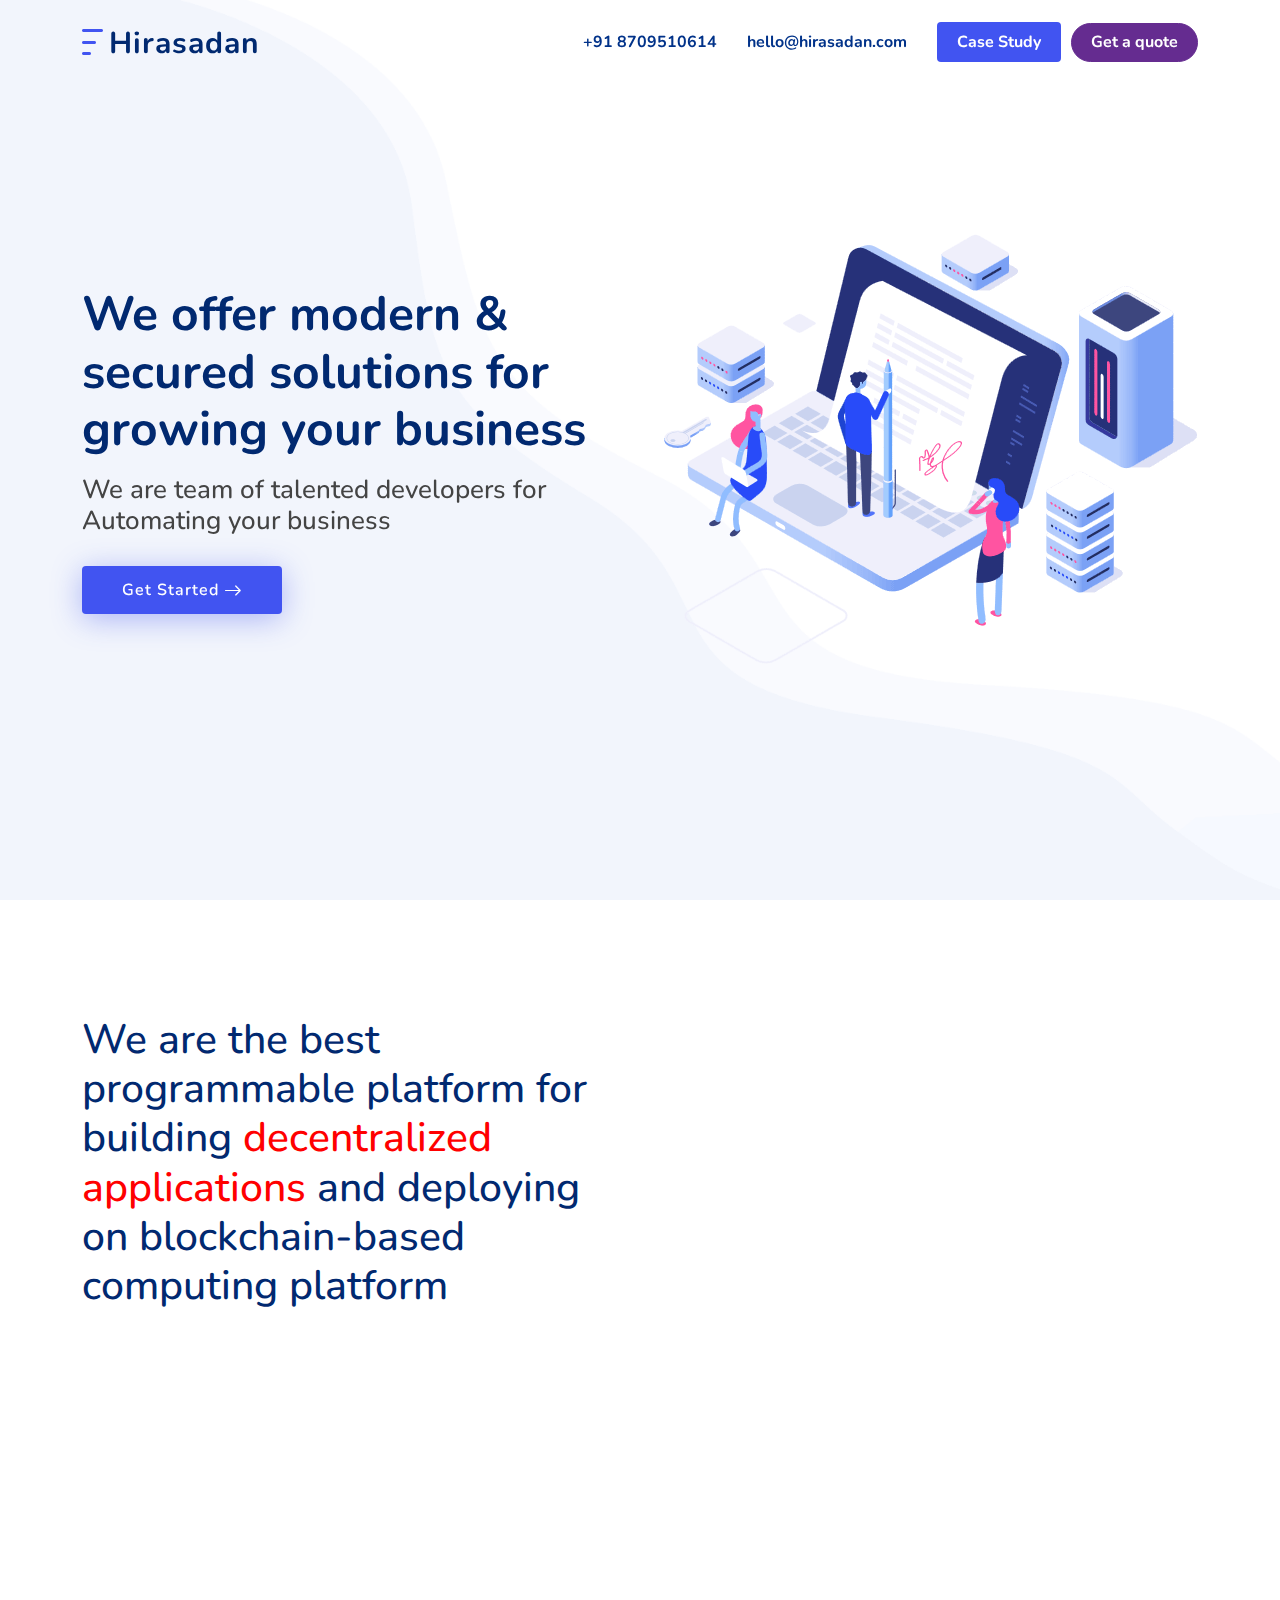
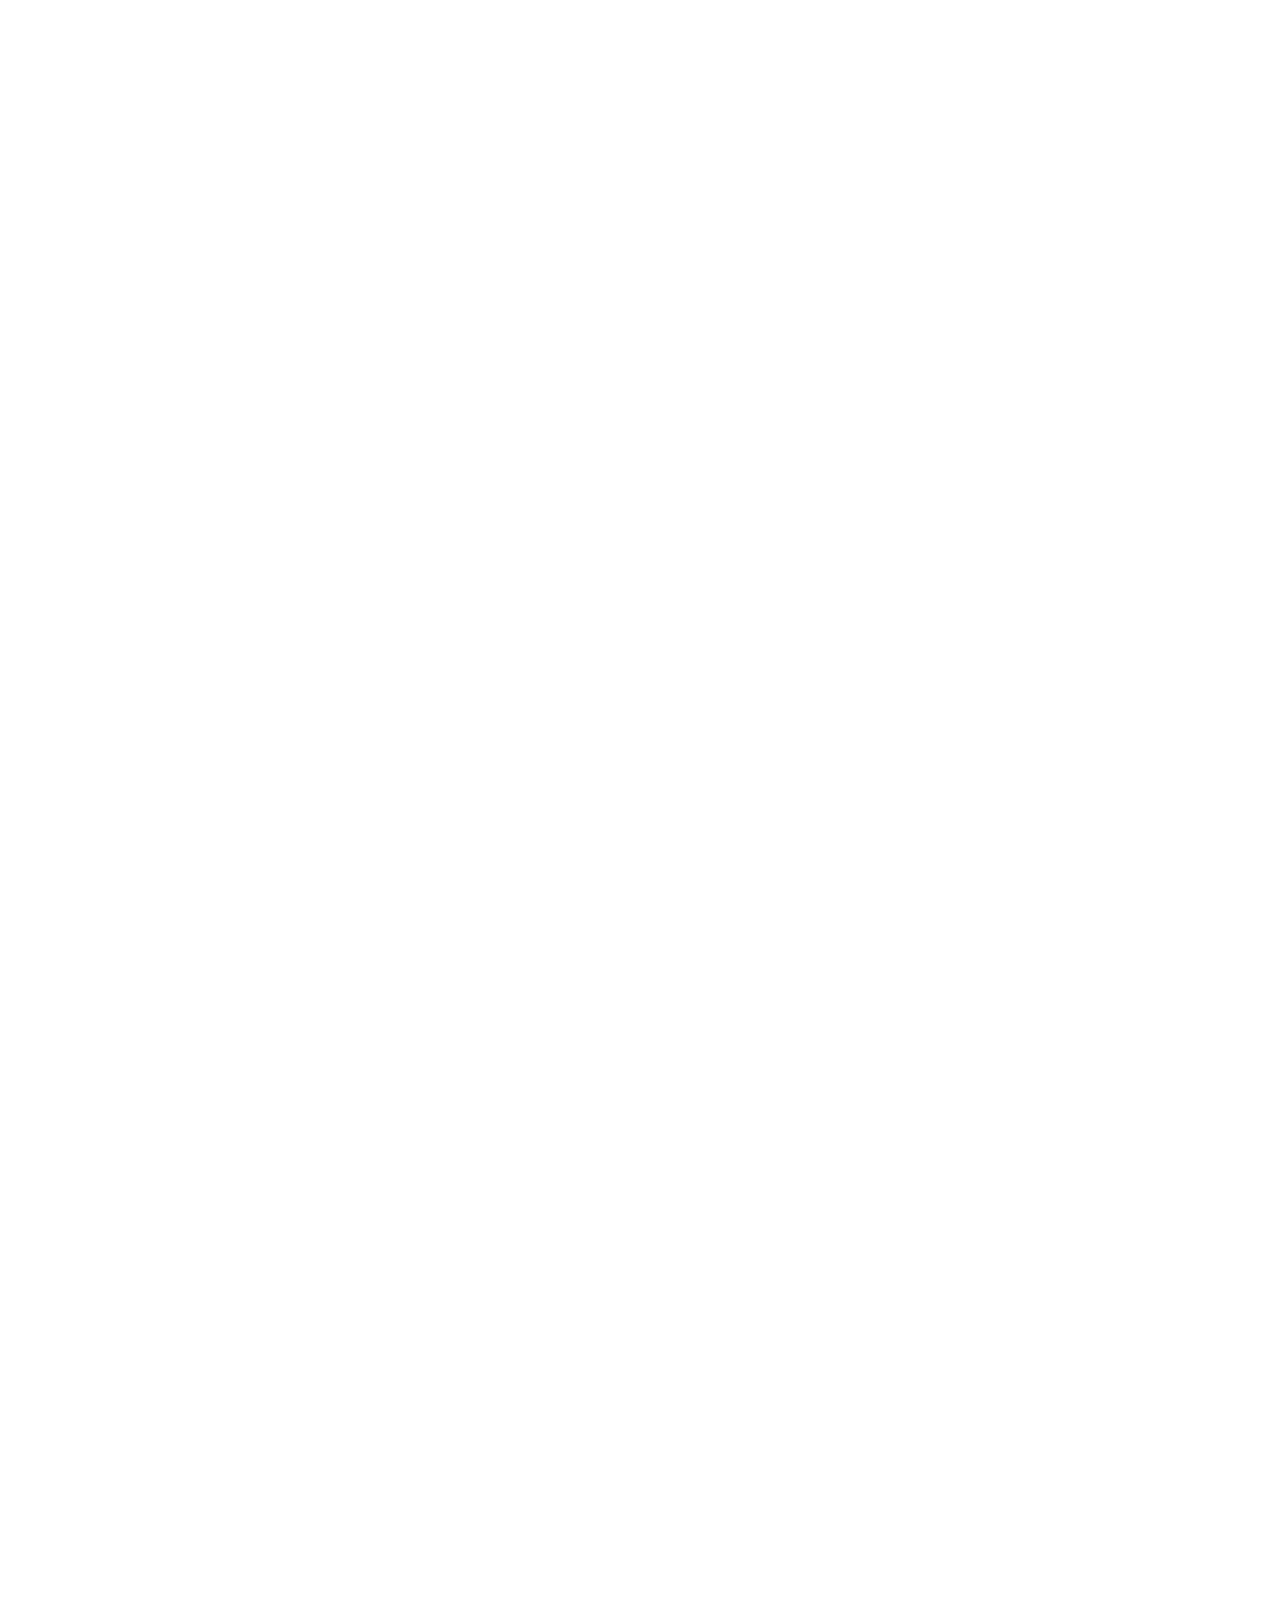
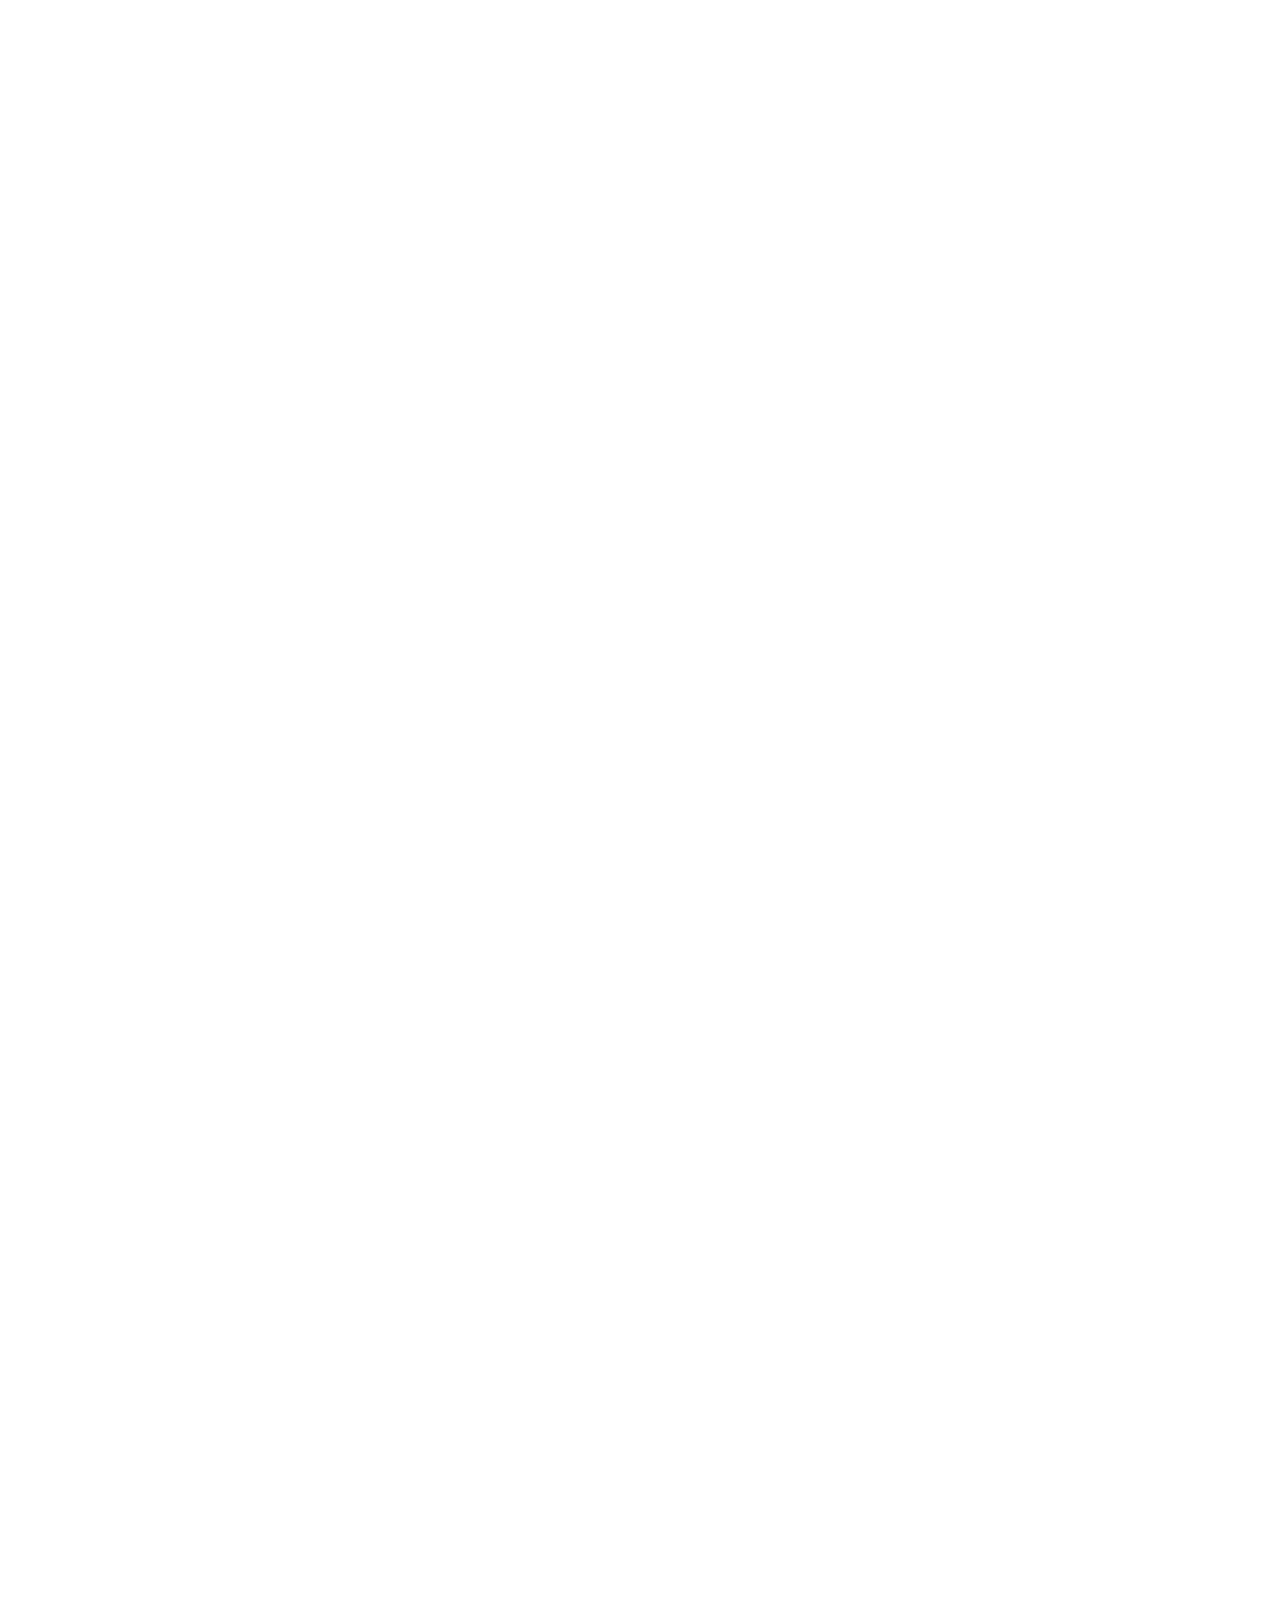
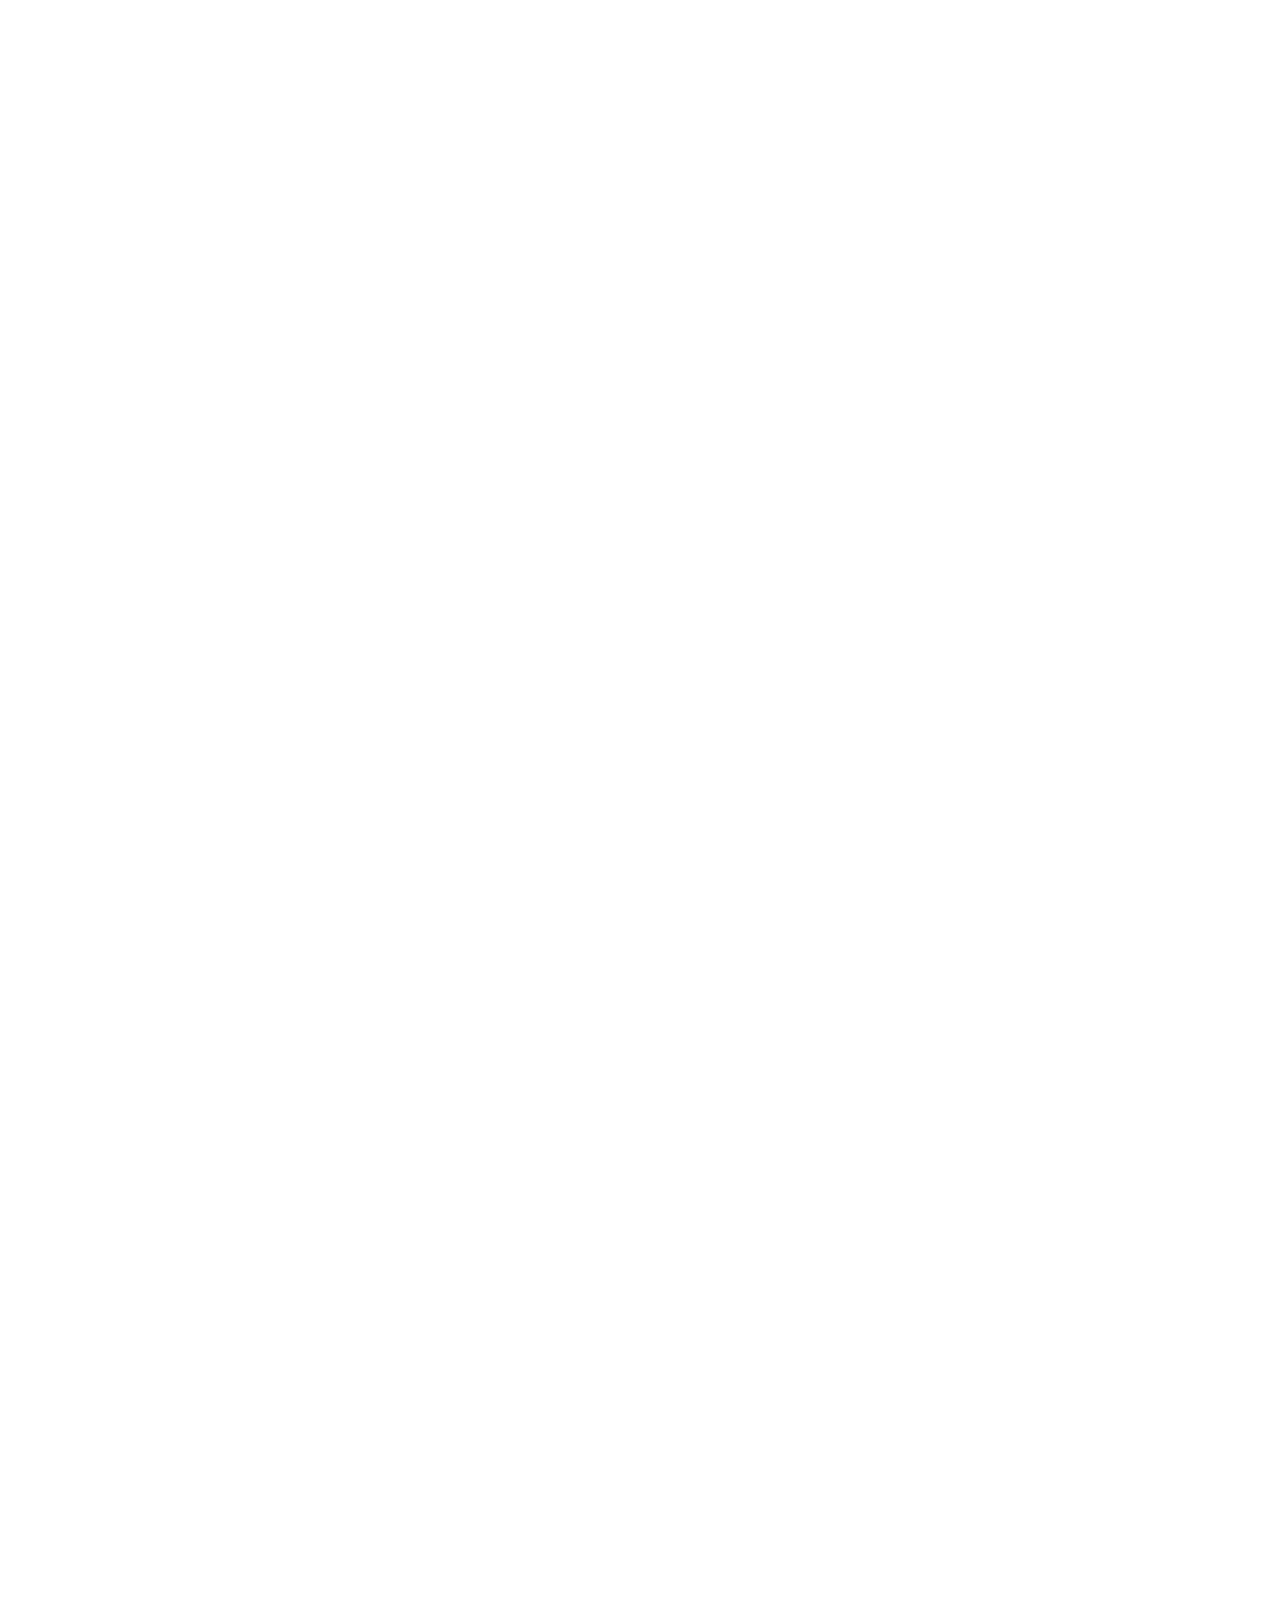
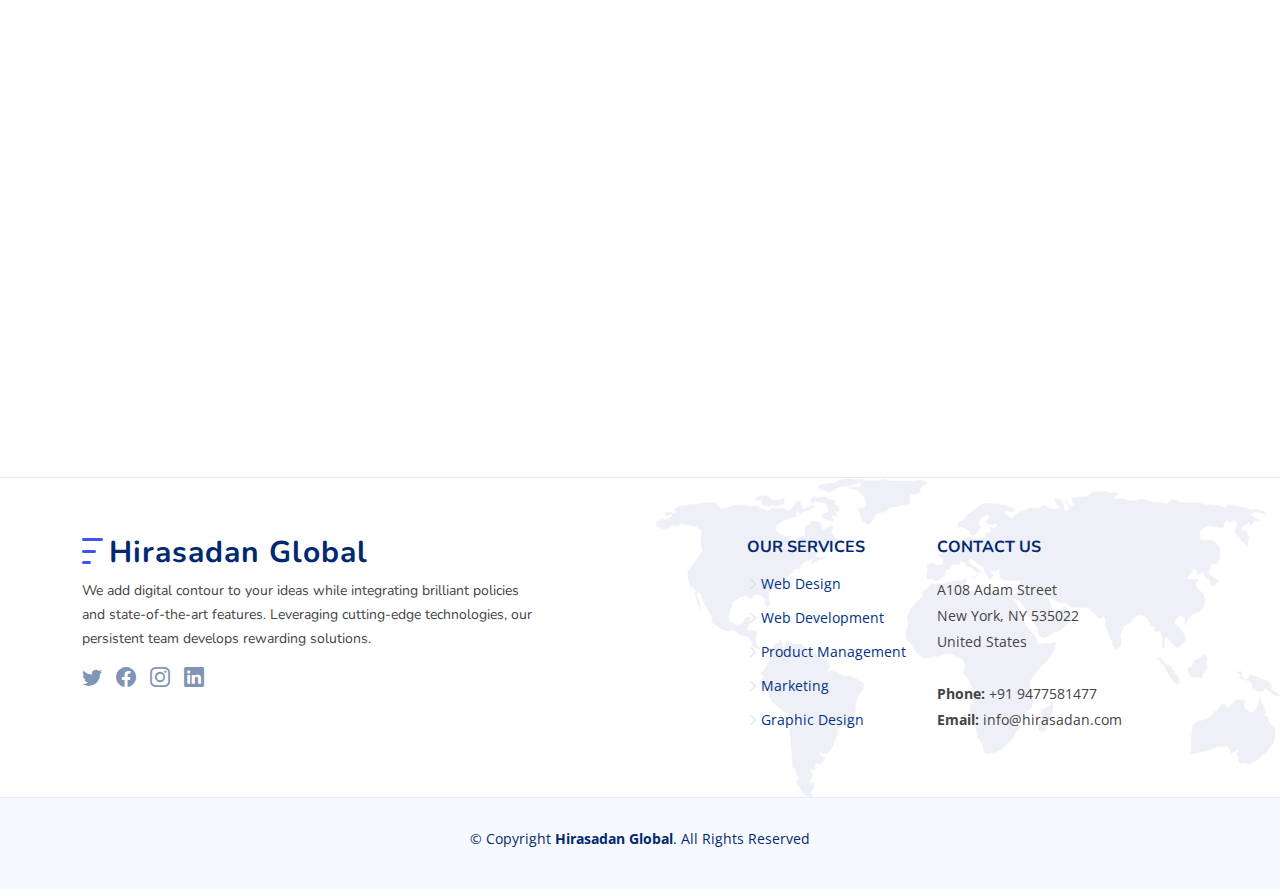
==== commit d29b6136: "fixes issues" ====
--- a/index.html
+++ b/index.html
@@ -52,7 +52,7 @@
      
           <li><a class="nav-link scrollto">+91 8709510614</a></li>
           <li><a class="nav-link scrollto">hello@hirasadan.com</a></li>
-          <li><a class="getstarted scrollto"href="caseStuday.html">Case Study</a></li>
+          <li><a class="getstarted scrollto"href="caseStudy.html">Case Study</a></li>
           <li><div class="quote-btn"><a class="nav-link scrollto quote" href="quote.html">Get a quote</a></div></li>
         </ul>
         <i class="bi bi-list mobile-nav-toggle"></i>
@@ -247,16 +247,16 @@
       <div class="tech-container">
         <ul class="tech-list">
            <li class="tech-header"> Blockchain </li>
-           <li class="grey"> <img src="assets/img/tech-Icons/html.png"     width="22" alt=""> Rust </li>
-           <li> <img src="assets/img/tech-Icons/html.png"     width="22" alt=""> Angular </li>
-           <li> <img src="assets/img/tech-Icons/html.png"     width="22" alt=""> HTML 5 </li>
-           <li> <img src="assets/img/tech-Icons/html.png"     width="22" alt=""> CSS </li>
-           <li> <img src="assets/img/tech-Icons/html.png"     width="22" alt=""> Bootstrap </li>
+           <li class="grey"> <img src="assets/img/tech-Icons/solidity.png"     width="22" alt=""> Solidity </li>
+           <li> <img src="assets/img/tech-Icons/truffle.jpg"     width="22" alt=""> Truffle </li>
+           <li> <img src="assets/img/tech-Icons/ganache.png"     width="22" alt=""> Ganache </li>
+           <li> <img src="assets/img/tech-Icons/etherium.png"     width="22" alt=""> EVM </li>
+           <li> <img src="assets/img/tech-Icons/hyperLedger.png"     width="22" alt=""> HyperLedger </li>
        
         </ul> 
         
       </div> 
-  
+      <!-- https://www.livecareer.com/resume-search/r/blockchain-developer-a1d399dde7314888979c32eb133b0e2d -->
 
 
     </div>
@@ -803,7 +803,7 @@
     </section><!-- End Testimonials Section -->
 
     <!-- ======= Team Section ======= -->
-    <section id="team" class="team">
+    <!-- <section id="team" class="team">
 
       <div class="container" data-aos="fade-up">
 
@@ -894,7 +894,10 @@
 
       </div>
 
-    </section><!-- End Team Section -->
+    </section>
+     -->
+    
+    <!-- End Team Section -->
 
     <!-- ======= Clients Section ======= -->
     <section id="clients" class="clients">
@@ -1083,27 +1086,27 @@
           <div class="col-lg-5 col-md-12 footer-info">
             <a href="index.html" class="logo d-flex align-items-center">
               <img src="assets/img/logo.png" alt="">
-              <span>FlexStart</span>
+              <span>Hirasadan Global</span>
             </a>
-            <p>Cras fermentum odio eu feugiat lide par naso tierra. Justo eget nada terra videa magna derita valies darta donna mare fermentum iaculis eu non diam phasellus.</p>
+            <p>We add digital contour to your ideas while integrating brilliant policies and state-of-the-art features. Leveraging cutting-edge technologies, our persistent team develops rewarding solutions.</p>
             <div class="social-links mt-3">
-              <a href="#" class="twitter"><i class="bi bi-twitter"></i></a>
-              <a href="#" class="facebook"><i class="bi bi-facebook"></i></a>
-              <a href="#" class="instagram"><i class="bi bi-instagram"></i></a>
-              <a href="#" class="linkedin"><i class="bi bi-linkedin"></i></a>
+              <a href="https://twitter.com/hirasadan" class="twitter" target="_blank"><i class="bi bi-twitter"></i></a>
+              <a href="https://www.facebook.com/Hirasadan-Global-103301842309850" class="facebook" target="_blank"><i class="bi bi-facebook"></i></a>
+              <a href="https://www.instagram.com/hirasadan_global/" target="_blank" class="instagram"><i class="bi bi-instagram"></i></a>
+              <a href="https://www.linkedin.com/in/hirasadan-global/" class="linkedin" target="_blank"><i class="bi bi-linkedin"></i></a>
             </div>
           </div>
 
           <div class="col-lg-2 col-6 footer-links">
-            <h4>Useful Links</h4>
+            <!-- <h4>Useful Links</h4>
             <ul>
               <li><i class="bi bi-chevron-right"></i> <a href="#">Home</a></li>
               <li><i class="bi bi-chevron-right"></i> <a href="#">About us</a></li>
               <li><i class="bi bi-chevron-right"></i> <a href="#">Services</a></li>
               <li><i class="bi bi-chevron-right"></i> <a href="#">Terms of service</a></li>
               <li><i class="bi bi-chevron-right"></i> <a href="#">Privacy policy</a></li>
-            </ul>
-          </div>
+            </ul> -->
+          </div> 
 
           <div class="col-lg-2 col-6 footer-links">
             <h4>Our Services</h4>
@@ -1122,8 +1125,8 @@
               A108 Adam Street <br>
               New York, NY 535022<br>
               United States <br><br>
-              <strong>Phone:</strong> +1 5589 55488 55<br>
-              <strong>Email:</strong> info@example.com<br>
+              <strong>Phone:</strong> +91 9477581477<br>
+              <strong>Email:</strong> info@hirasadan.com<br>
             </p>
 
           </div>
@@ -1134,14 +1137,14 @@
 
     <div class="container">
       <div class="copyright">
-        &copy; Copyright <strong><span>FlexStart</span></strong>. All Rights Reserved
+        &copy; Copyright <strong><span>Hirasadan Global</span></strong>. All Rights Reserved
       </div>
       <div class="credits">
         <!-- All the links in the footer should remain intact. -->
         <!-- You can delete the links only if you purchased the pro version. -->
         <!-- Licensing information: https://bootstrapmade.com/license/ -->
         <!-- Purchase the pro version with working PHP/AJAX contact form: https://bootstrapmade.com/flexstart-bootstrap-startup-template/ -->
-        Designed by <a href="https://bootstrapmade.com/">BootstrapMade</a>
+        <!-- Designed by <a href="https://bootstrapmade.com/">BootstrapMade</a> -->
       </div>
     </div>
   </footer><!-- End Footer -->
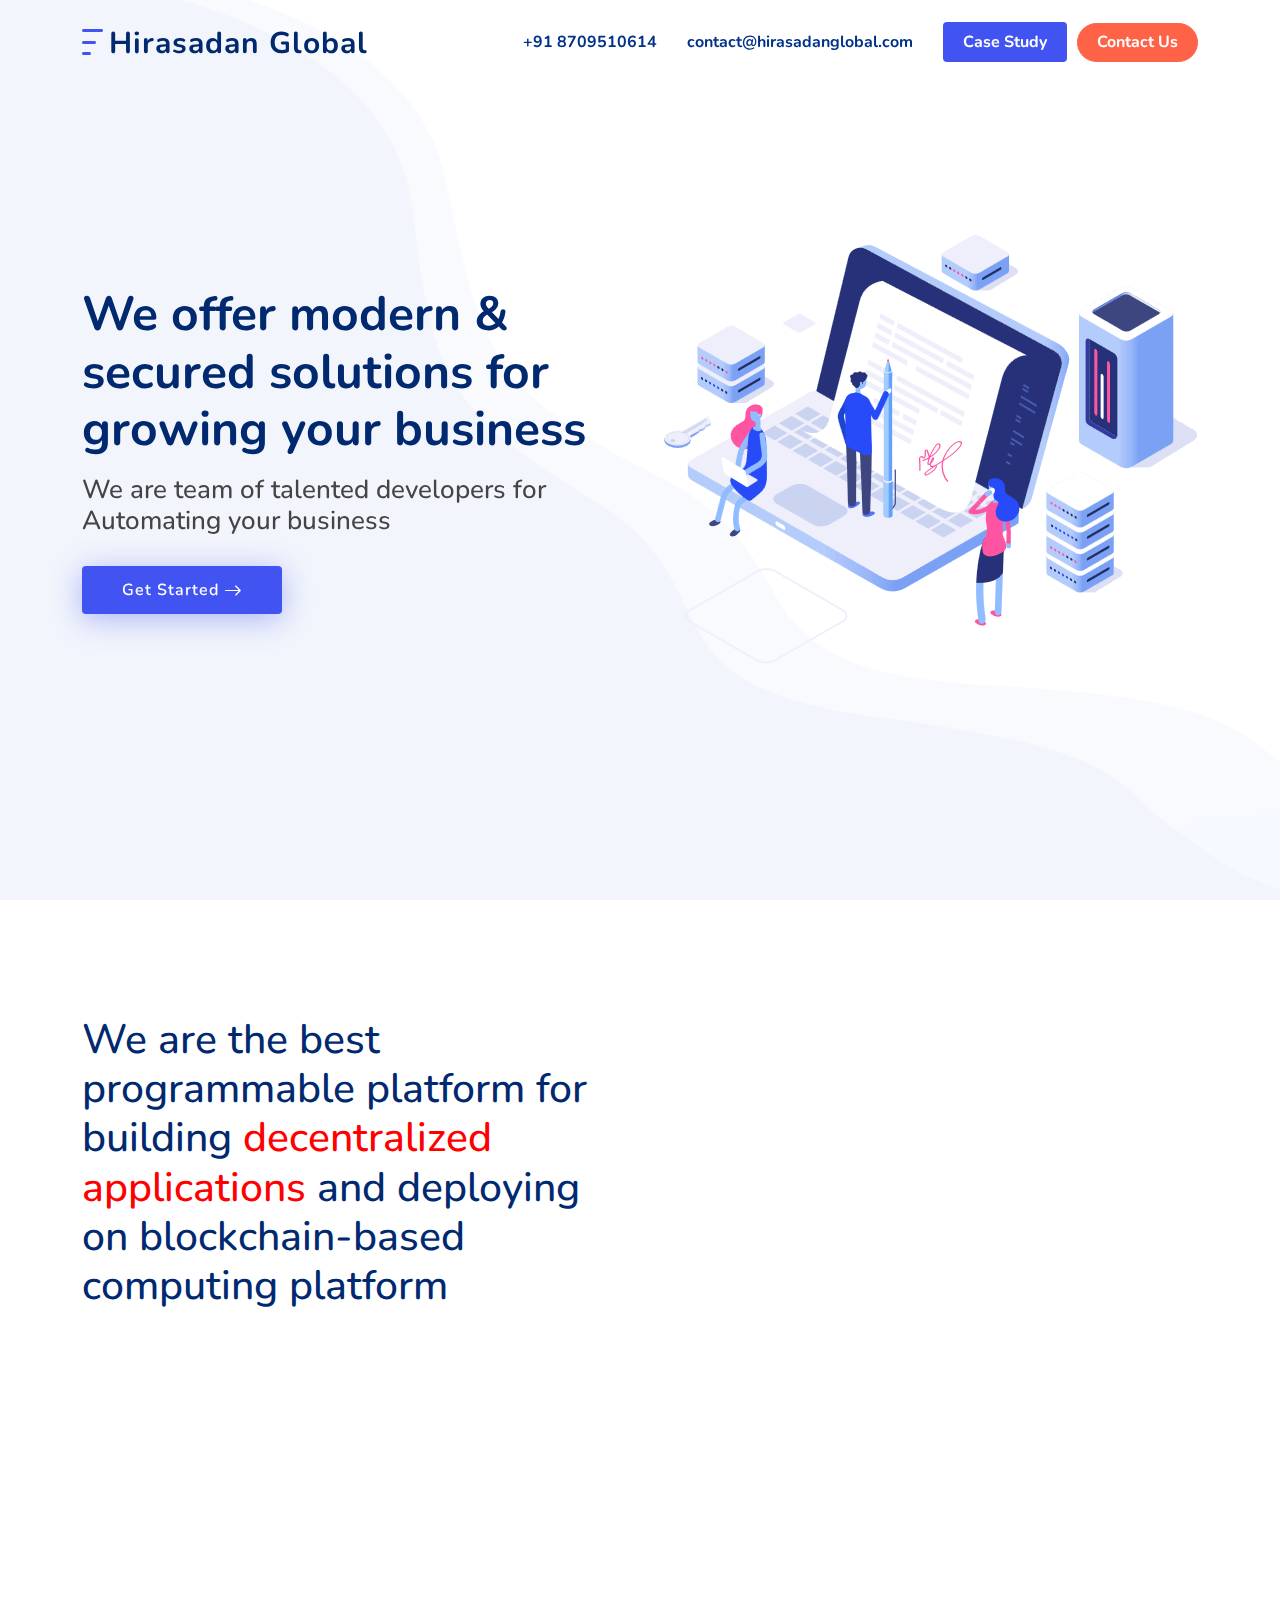
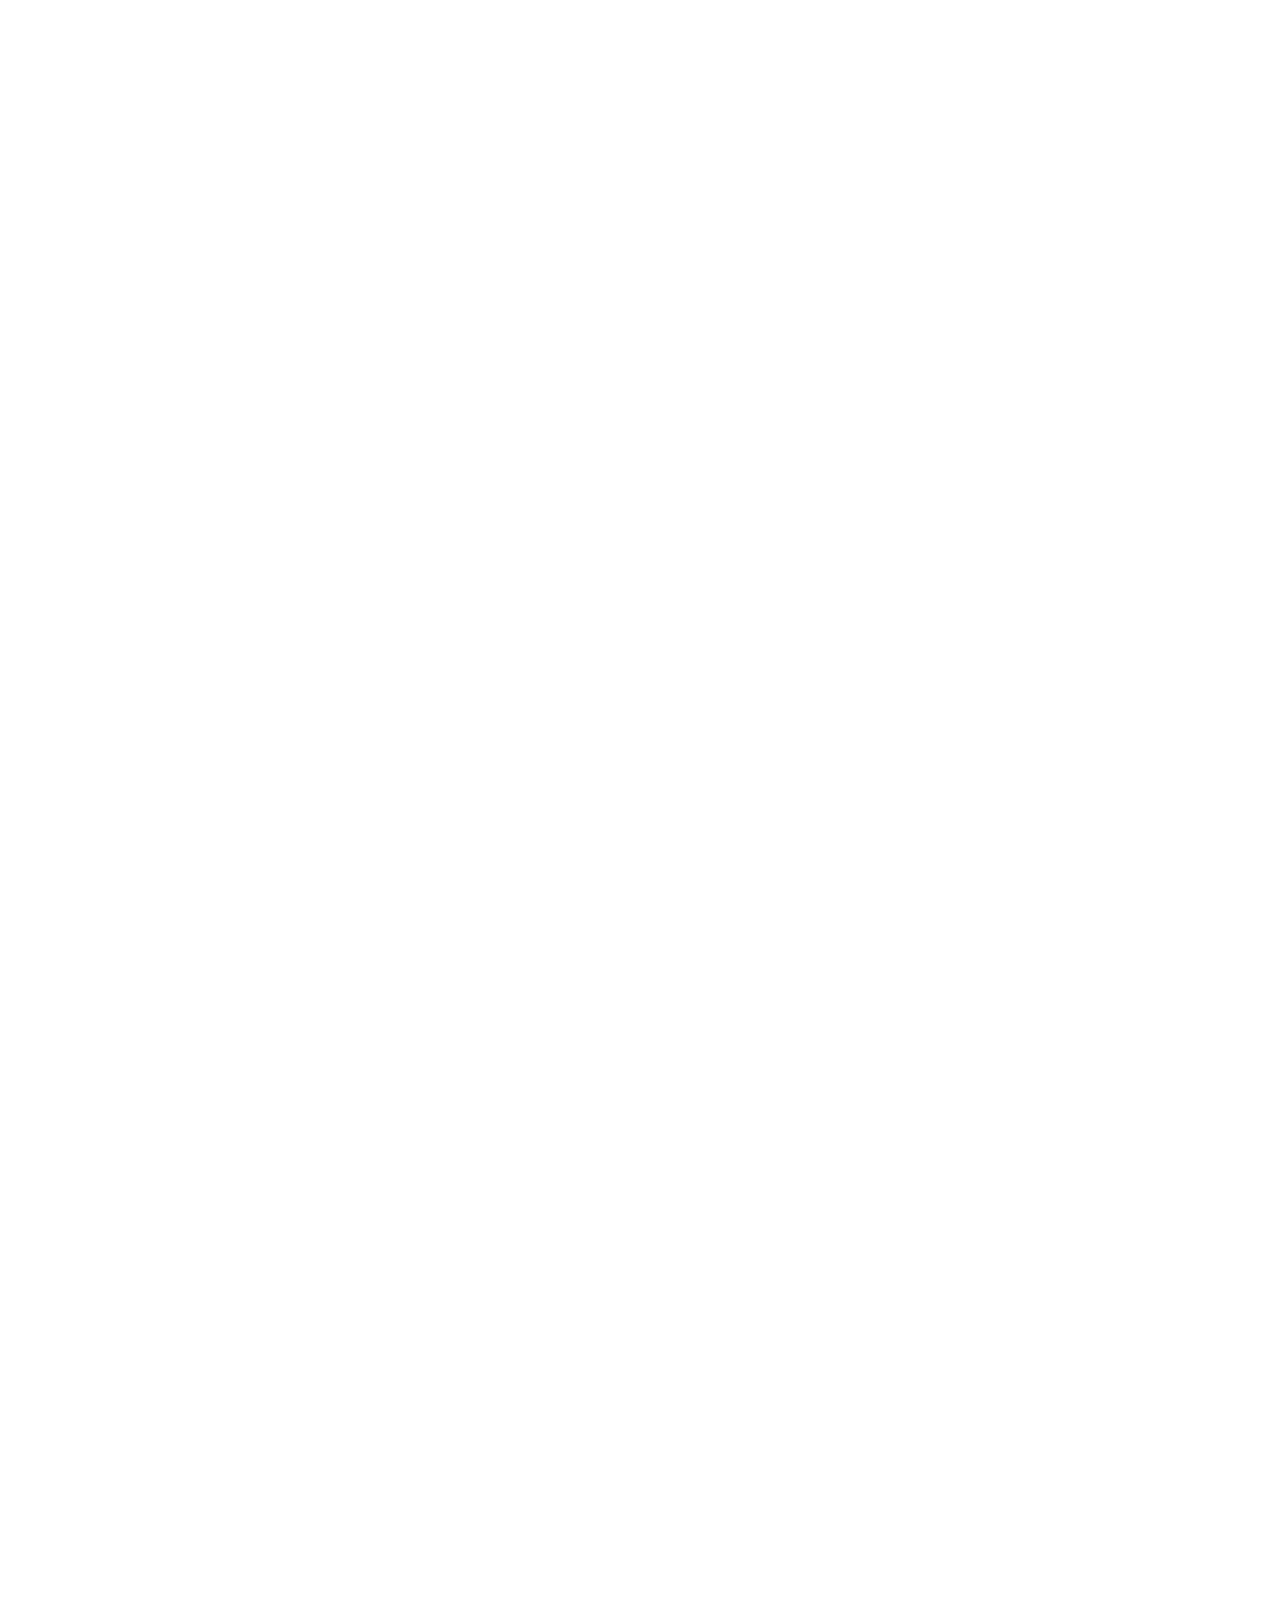
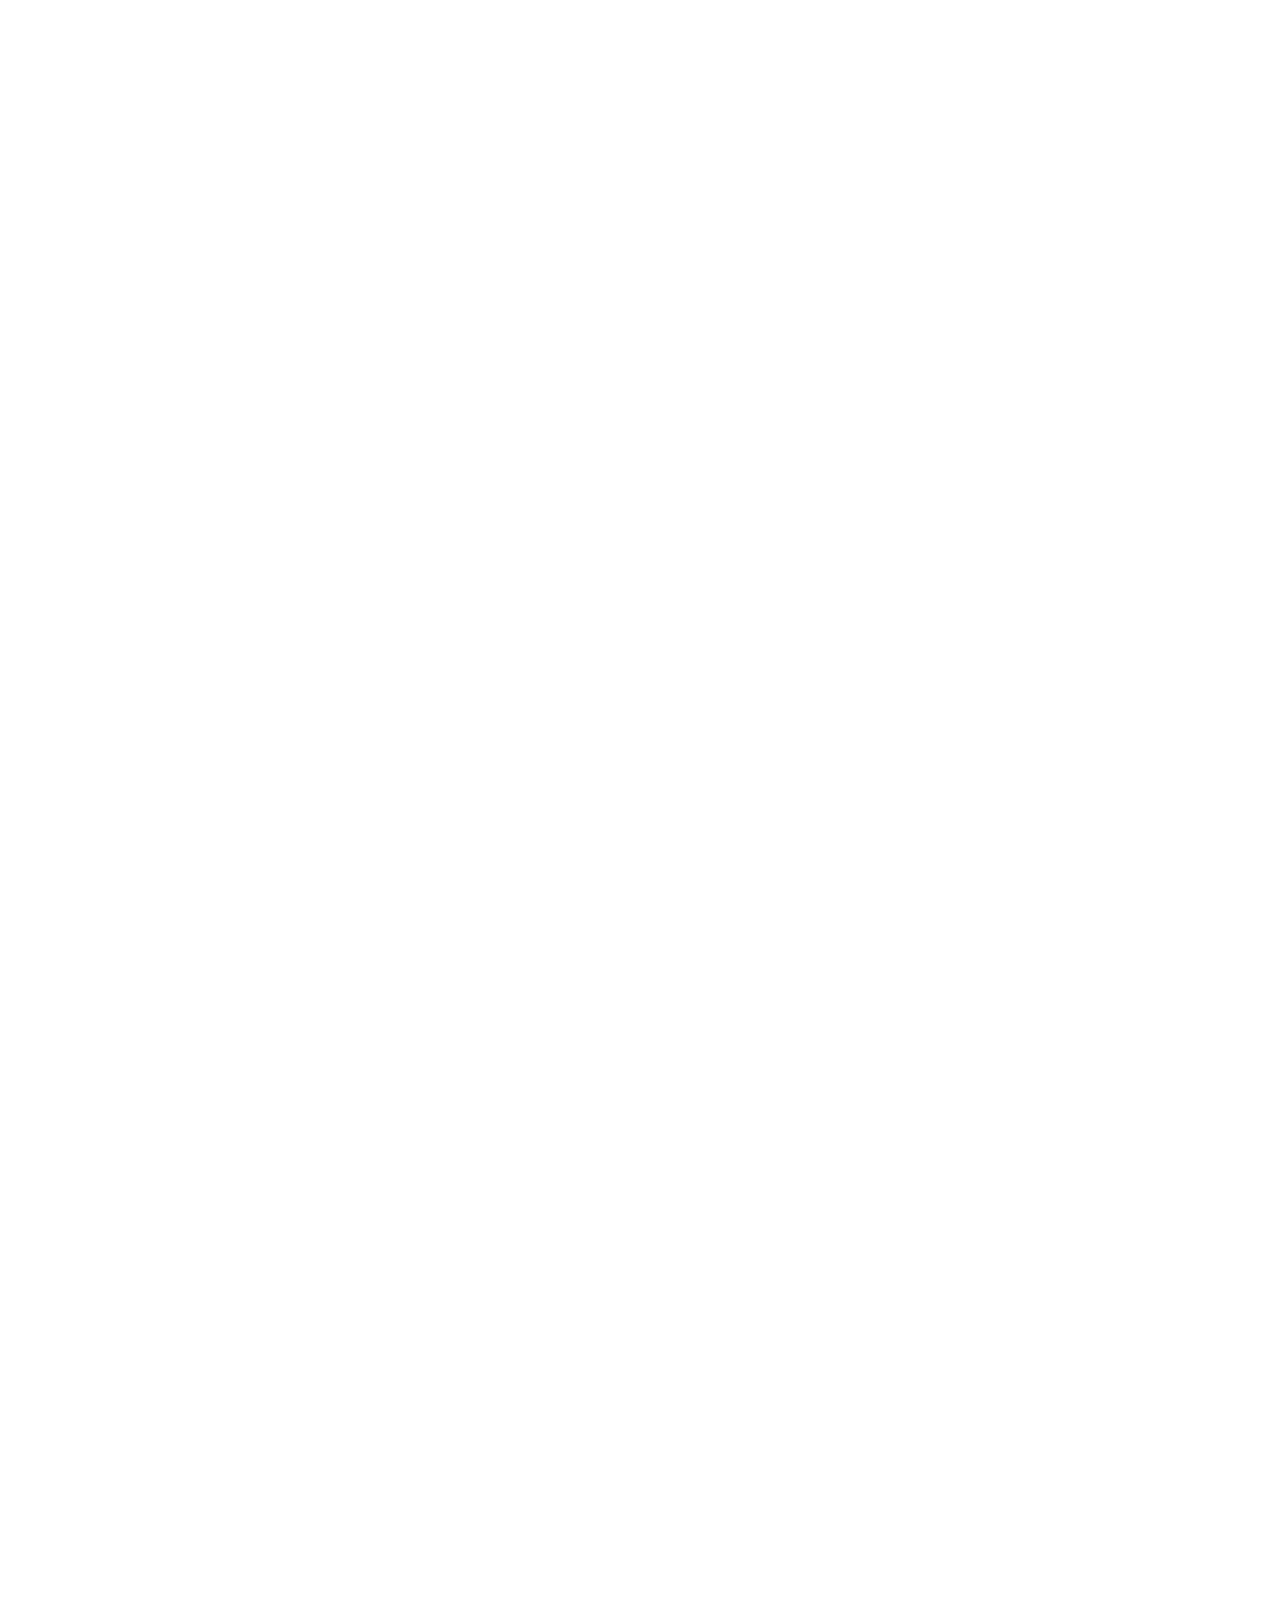
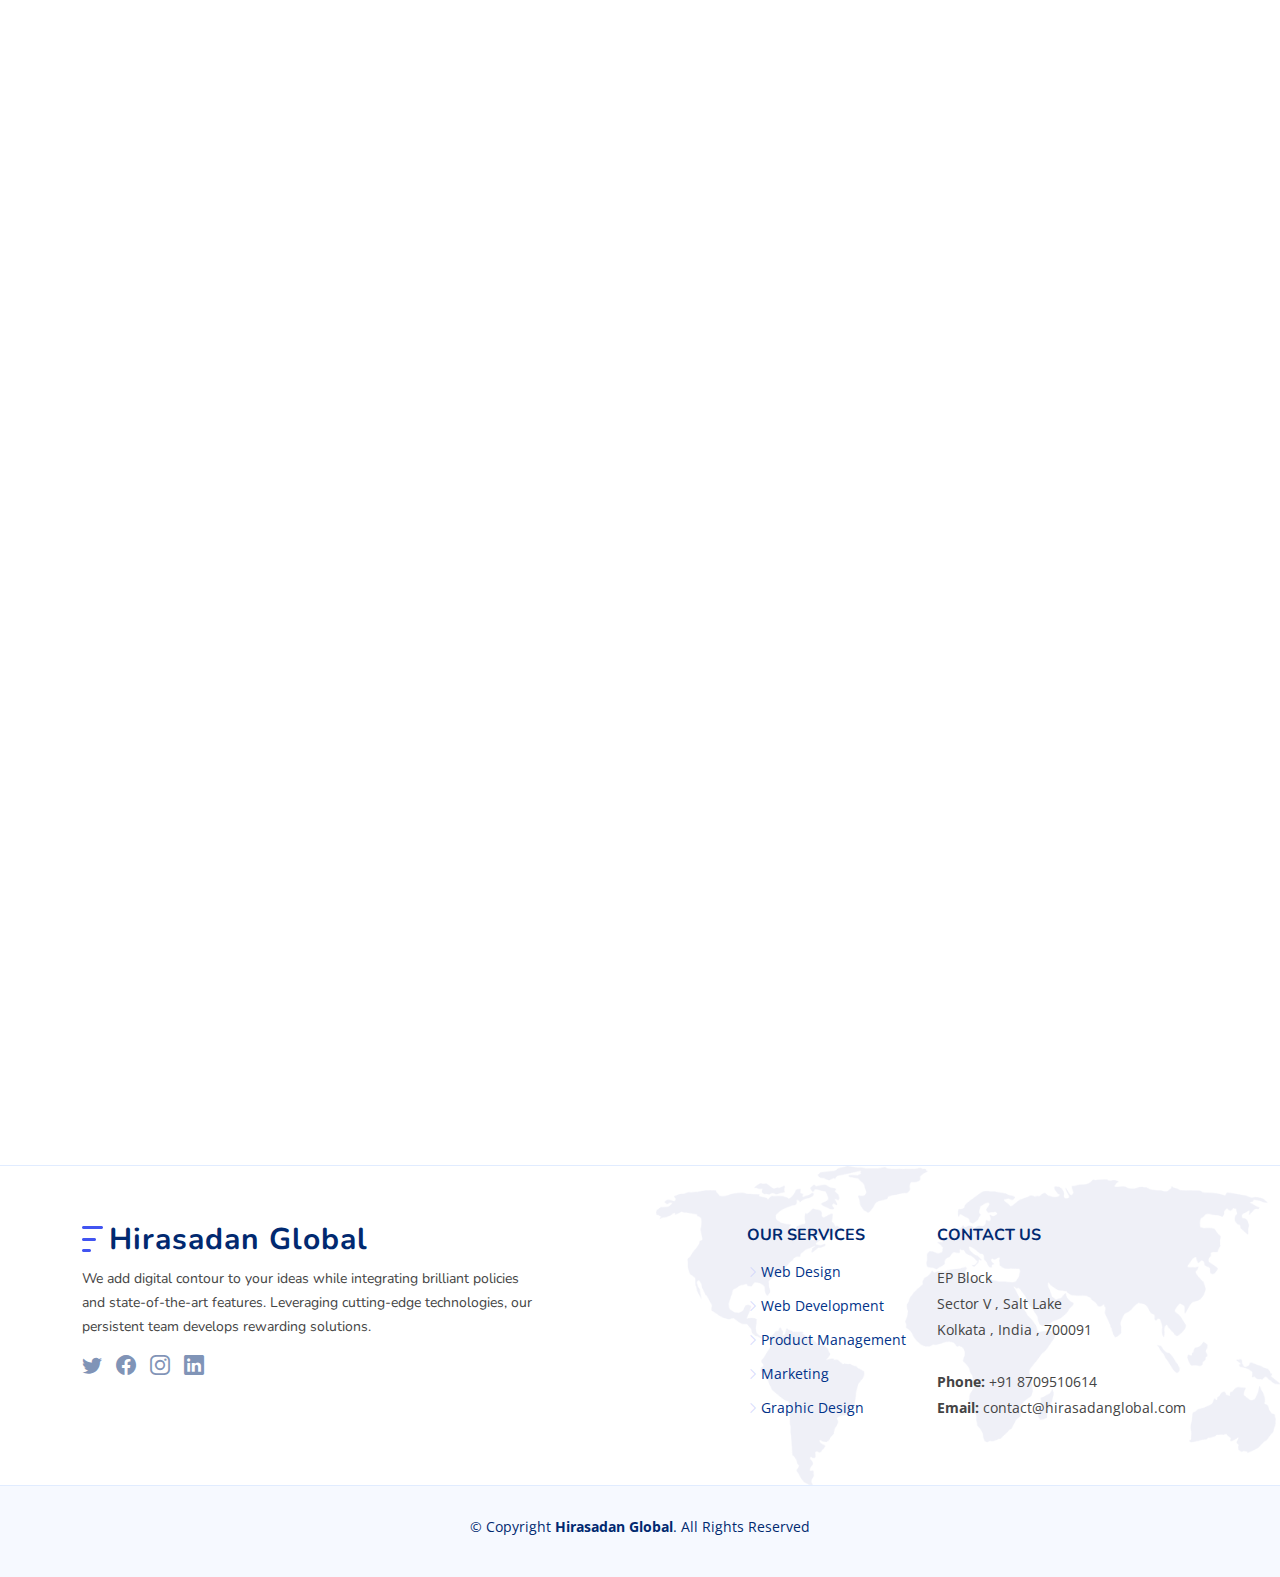
==== commit b8e9f3c1: "Firebase Integration" ====
--- a/index.html
+++ b/index.html
@@ -5,7 +5,7 @@
   <meta charset="utf-8">
   <meta content="width=device-width, initial-scale=1.0" name="viewport">
 
-  <title>FlexStart Bootstrap Template - Index</title>
+  <title>Hirasadan Global</title>
   <meta content="" name="description">
 
   <meta content="" name="keywords">
@@ -44,16 +44,16 @@
 
       <a href="index.html" class="logo d-flex align-items-center">
         <img src="assets/img/logo.png" alt="">
-        <span>Hirasadan</span>
+        <span>Hirasadan Global</span>
       </a>
 
       <nav id="navbar" class="navbar">
         <ul>
      
           <li><a class="nav-link scrollto">+91 8709510614</a></li>
-          <li><a class="nav-link scrollto">hello@hirasadan.com</a></li>
+          <li><a class="nav-link scrollto">contact@hirasadanglobal.com</a></li>
           <li><a class="getstarted scrollto"href="caseStudy.html">Case Study</a></li>
-          <li><div class="quote-btn"><a class="nav-link scrollto quote" href="quote.html">Get a quote</a></div></li>
+          <li><div class="quote-btn"><a class="nav-link scrollto quote"  href="quote.html">Contact Us</a></div></li>
         </ul>
         <i class="bi bi-list mobile-nav-toggle"></i>
       </nav><!-- .navbar -->
@@ -162,7 +162,7 @@
         <div class="row">
 
           <div class="col-lg-4" data-aos="fade-up" data-aos-delay="200">
-            <div class="box">
+            <div class="box ServicesBox">
               <img src="assets/img/values-1.png" class="img-fluid" alt="">
               <h3>Secured Application</h3>
               <p>We deliver scalable , robust and secured web and app applications to our clients, creating the desired web application for them.</p>
@@ -170,7 +170,7 @@
           </div>
 
           <div class="col-lg-4 mt-4 mt-lg-0" data-aos="fade-up" data-aos-delay="400">
-            <div class="box">
+            <div class="box ServicesBox">
               <img src="assets/img/values-2.png" class="img-fluid" alt="">
               <h3>DIGITAL MARKETING</h3>
               <p>Our expert digital marketers put their best foot forward for creating a space for our clients in the digital world and bringing traffic to their business.</p>
@@ -178,11 +178,11 @@
           </div>
 
           <div class="col-lg-4 mt-4 mt-lg-0" data-aos="fade-up" data-aos-delay="600">
-            <div class="box">
+        <a href="corporateTraining.html">    <div class="box ServicesBox">
               <img src="assets/img/values-3.png" class="img-fluid" alt="">
               <h3>CORPORATE TRAINING</h3>
               <p>We provide Corporate training to the organization’s resource that aims to provide required knowledge and skills for the growth of employees which contributes to the success of the business.</p>
-            </div>
+            </div> </a>
           </div>
 
         </div>
@@ -387,227 +387,13 @@
             </div>
           </div>
 
-        </div> <!-- / row -->
-
-        <!-- Feature Tabs -->
-        <!-- <div class="row feture-tabs" data-aos="fade-up">
-          <div class="col-lg-6">
-            <h3>Neque officiis dolore maiores et exercitationem quae est seda lidera pat claero</h3>
-
-         
-            <ul class="nav nav-pills mb-3">
-              <li>
-                <a class="nav-link active" data-bs-toggle="pill" href="#tab1">Saepe fuga</a>
-              </li>
-              <li>
-                <a class="nav-link" data-bs-toggle="pill" href="#tab2">Voluptates</a>
-              </li>
-              <li>
-                <a class="nav-link" data-bs-toggle="pill" href="#tab3">Corrupti</a>
-              </li>
-            </ul>
-
-        
-            <div class="tab-content">
-
-              <div class="tab-pane fade show active" id="tab1">
-                <p>Consequuntur inventore voluptates consequatur aut vel et. Eos doloribus expedita. Sapiente atque consequatur minima nihil quae aspernatur quo suscipit voluptatem.</p>
-                <div class="d-flex align-items-center mb-2">
-                  <i class="bi bi-check2"></i>
-                  <h4>Repudiandae rerum velit modi et officia quasi facilis</h4>
-                </div>
-                <p>Laborum omnis voluptates voluptas qui sit aliquam blanditiis. Sapiente minima commodi dolorum non eveniet magni quaerat nemo et.</p>
-                <div class="d-flex align-items-center mb-2">
-                  <i class="bi bi-check2"></i>
-                  <h4>Incidunt non veritatis illum ea ut nisi</h4>
-                </div>
-                <p>Non quod totam minus repellendus autem sint velit. Rerum debitis facere soluta tenetur. Iure molestiae assumenda sunt qui inventore eligendi voluptates nisi at. Dolorem quo tempora. Quia et perferendis.</p>
-              </div>
-
-              <div class="tab-pane fade show" id="tab2">
-                <p>Consequuntur inventore voluptates consequatur aut vel et. Eos doloribus expedita. Sapiente atque consequatur minima nihil quae aspernatur quo suscipit voluptatem.</p>
-                <div class="d-flex align-items-center mb-2">
-                  <i class="bi bi-check2"></i>
-                  <h4>Repudiandae rerum velit modi et officia quasi facilis</h4>
-                </div>
-                <p>Laborum omnis voluptates voluptas qui sit aliquam blanditiis. Sapiente minima commodi dolorum non eveniet magni quaerat nemo et.</p>
-                <div class="d-flex align-items-center mb-2">
-                  <i class="bi bi-check2"></i>
-                  <h4>Incidunt non veritatis illum ea ut nisi</h4>
-                </div>
-                <p>Non quod totam minus repellendus autem sint velit. Rerum debitis facere soluta tenetur. Iure molestiae assumenda sunt qui inventore eligendi voluptates nisi at. Dolorem quo tempora. Quia et perferendis.</p>
-              </div>
-
-              <div class="tab-pane fade show" id="tab3">
-                <p>Consequuntur inventore voluptates consequatur aut vel et. Eos doloribus expedita. Sapiente atque consequatur minima nihil quae aspernatur quo suscipit voluptatem.</p>
-                <div class="d-flex align-items-center mb-2">
-                  <i class="bi bi-check2"></i>
-                  <h4>Repudiandae rerum velit modi et officia quasi facilis</h4>
-                </div>
-                <p>Laborum omnis voluptates voluptas qui sit aliquam blanditiis. Sapiente minima commodi dolorum non eveniet magni quaerat nemo et.</p>
-                <div class="d-flex align-items-center mb-2">
-                  <i class="bi bi-check2"></i>
-                  <h4>Incidunt non veritatis illum ea ut nisi</h4>
-                </div>
-                <p>Non quod totam minus repellendus autem sint velit. Rerum debitis facere soluta tenetur. Iure molestiae assumenda sunt qui inventore eligendi voluptates nisi at. Dolorem quo tempora. Quia et perferendis.</p>
-              </div>
-
-            </div>
-
-          </div>
-
-          <div class="col-lg-6">
-            <img src="assets/img/features-2.png" class="img-fluid" alt="">
-          </div>
-
-        </div> -->
-        
-        
-        <!-- End Feature Tabs -->
-
-        <!-- Feature Icons -->
-        <div class="row feature-icons" data-aos="fade-up">
-          <h3>OUR CORPORATE TRAINING</h3>
-
-          <div class="row">
-
-            <div class="col-xl-4 text-center" data-aos="fade-right" data-aos-delay="100">
-              <img src="assets/img/features-3.png" class="img-fluid p-4" alt="">
-            </div>
-
-            <div class="col-xl-8 d-flex content">
-              <div class="row align-self-center gy-4">
-
-                <div class="col-md-6 icon-box" data-aos="fade-up">
-                  <i class="ri-line-chart-line"></i>
-                  <div>
-                    <h4>Learn from experts active in their field, not out-of-touch trainers</h4>
-                    <p>Leading practitioners who bring current best practices and case studies to sessions that fit into your work schedule</p>
-                  </div>
-                </div>
-
-                <div class="col-md-6 icon-box" data-aos="fade-up" data-aos-delay="100">
-                  <i class="ri-stack-line"></i>
-                  <div>
-                    <h4>Develop skills for real career growth</h4>
-                    <p>Cutting-edge curriculum designed in guidance with industry and academia to develop job-ready skills</p>
-                  </div>
-                </div>
-
-                <div class="col-md-6 icon-box" data-aos="fade-up" data-aos-delay="200">
-                  <i class="ri-brush-4-line"></i>
-                  <div>
-                    <h4>Learn by working on real-world problems</h4>
-                    <p>Capstone projects involving real world data sets with virtual labs for hands-on learning</p>
-                  </div>
-                </div>
-
-                <div class="col-md-6 icon-box" data-aos="fade-up" data-aos-delay="300">
-                  <i class="ri-magic-line"></i>
-                  <div>
-                    <h4>Structured guidance ensuring learning never stops</h4>
-                    <p>Learning support from mentors and a community of like-minded peers to resolve any conceptual doubts</p>
-                  </div>
-                </div>
-
-                <!-- <div class="col-md-6 icon-box" data-aos="fade-up" data-aos-delay="400">
-                  <i class="ri-command-line"></i>
-                  <div>
-                    <h4>Molestiae dolor</h4>
-                    <p>Et fuga et deserunt et enim. Dolorem architecto ratione tensa raptor marte</p>
-                  </div>
-                </div>
-
-                <div class="col-md-6 icon-box" data-aos="fade-up" data-aos-delay="500">
-                  <i class="ri-radar-line"></i>
-                  <div>
-                    <h4>Explicabo consectetur</h4>
-                    <p>Est autem dicta beatae suscipit. Sint veritatis et sit quasi ab aut inventore</p>
-                  </div>
-                </div> -->
-
-              </div>
-            </div>
-
-          </div>
-
-        </div><!-- End Feature Icons -->
+        </div> 
 
       </div>
 
     </section><!-- End Features Section -->
 
-    <!-- ======= Services Section ======= -->
-    <section id="services" class="services">
-
-      <div class="container" data-aos="fade-up">
-
-        <header class="section-header">
-          <h2>COURSES WE OFFER</h2>
-          <!-- <p>Veritatis et dolores facere numquam et praesentium</p> -->
-        </header>
-
-        <div class="row gy-4">
-
-          <div class="col-lg-4 col-md-6" data-aos="fade-up" data-aos-delay="200">
-            <div class="service-box blue">
-              <i class="ri-discuss-line icon"></i>
-              <h3>Web Development</h3>
-              <p>We guide for web development from basics of HTML, CSS, Javascript to master latest technologies like React, Node, Express. Get hands on Github, MongoDB, Google Analytics, Facebook Analytics.</p>
-              <!-- <a href="#" class="read-more"><span>Read More</span> <i class="bi bi-arrow-right"></i></a> -->
-            </div>
-          </div>
-
-          <div class="col-lg-4 col-md-6" data-aos="fade-up" data-aos-delay="300">
-            <div class="service-box orange">
-              <i class="ri-discuss-line icon"></i>
-              <h3>Mobile App Development</h3>
-              <p>We train to master in development of iOS/Android mobile applications  </p>
-              <!-- <a href="#" class="read-more"><span>Read More</span> <i class="bi bi-arrow-right"></i></a> -->
-            </div>
-          </div>
-
-          <div class="col-lg-4 col-md-6" data-aos="fade-up" data-aos-delay="400">
-            <div class="service-box green">
-              <i class="ri-discuss-line icon"></i>
-              <h3>Data Analytics</h3>
-              <p>Get professional training designed by Google and prepare for a new career in the high-growth field of data analytics, no experience required.</p>
-              <!-- <a href="#" class="read-more"><span>Read More</span> <i class="bi bi-arrow-right"></i></a> -->
-            </div>
-          </div>
-
-          <!-- <div class="col-lg-4 col-md-6" data-aos="fade-up" data-aos-delay="500">
-            <div class="service-box red">
-              <i class="ri-discuss-line icon"></i>
-              <h3>Asperiores Commodi</h3>
-              <p>Non et temporibus minus omnis sed dolor esse consequatur. Cupiditate sed error ea fuga sit provident adipisci neque.</p>
-              <a href="#" class="read-more"><span>Read More</span> <i class="bi bi-arrow-right"></i></a>
-            </div>
-          </div>
-
-          <div class="col-lg-4 col-md-6" data-aos="fade-up" data-aos-delay="600">
-            <div class="service-box purple">
-              <i class="ri-discuss-line icon"></i>
-              <h3>Velit Doloremque.</h3>
-              <p>Cumque et suscipit saepe. Est maiores autem enim facilis ut aut ipsam corporis aut. Sed animi at autem alias eius labore.</p>
-              <a href="#" class="read-more"><span>Read More</span> <i class="bi bi-arrow-right"></i></a>
-            </div>
-          </div>
-
-          <div class="col-lg-4 col-md-6" data-aos="fade-up" data-aos-delay="700">
-            <div class="service-box pink">
-              <i class="ri-discuss-line icon"></i>
-              <h3>Dolori Architecto</h3>
-              <p>Hic molestias ea quibusdam eos. Fugiat enim doloremque aut neque non et debitis iure. Corrupti recusandae ducimus enim.</p>
-              <a href="#" class="read-more"><span>Read More</span> <i class="bi bi-arrow-right"></i></a>
-            </div>
-          </div> -->
-
-        </div>
-
-      </div>
-
-    </section><!-- End Services Section -->
+ 
 
     <!-- ======= Pricing Section ======= -->
     <!-- <section id="pricing" class="pricing">
@@ -974,12 +760,13 @@
     <!-- End Recent Blog Posts Section -->
 
     <!-- ======= Contact Section ======= -->
-    <section id="contact" class="contact">
+   
+    <section id="contact" class="contact hero d-flex align-items-center">
 
       <div class="container" data-aos="fade-up">
 
         <header class="section-header">
-          <h2>Contact</h2>
+          <!-- <h2>Contact</h2> -->
           <p>Contact Us</p>
         </header>
 
@@ -988,25 +775,19 @@
           <div class="col-lg-6">
 
             <div class="row gy-4">
-              <div class="col-md-6">
-                <div class="info-box">
-                  <i class="bi bi-geo-alt"></i>
-                  <h3>Address</h3>
-                  <p>A108 Adam Street,<br>New York, NY 535022</p>
-                </div>
-              </div>
+              
               <div class="col-md-6">
                 <div class="info-box">
                   <i class="bi bi-telephone"></i>
                   <h3>Call Us</h3>
-                  <p>+1 5589 55488 55<br>+1 6678 254445 41</p>
+                  <p>+91 8709501614<br>+91 9477581477</p>
                 </div>
               </div>
               <div class="col-md-6">
                 <div class="info-box">
                   <i class="bi bi-envelope"></i>
                   <h3>Email Us</h3>
-                  <p>info@example.com<br>contact@example.com</p>
+                  <p>contact@hirasadanglobal.com<br>hirasadanglobal@gmail.com</p>
                 </div>
               </div>
               <div class="col-md-6">
@@ -1016,36 +797,48 @@
                   <p>Monday - Friday<br>9:00AM - 05:00PM</p>
                 </div>
               </div>
+
+              <div class="col-md-6">
+                <div class="info-box">
+                  <i class="bi bi-geo-alt"></i>
+                  <h3>Address</h3>
+                  <p>EP Block Salt Lake Sector V,<br>Kolkata, India 700091</p>
+                </div>
+              </div>
             </div>
 
           </div>
 
           <div class="col-lg-6">
-            <form action="forms/contact.php" method="post" class="php-email-form">
+            <form method="post" id="contactForm">
               <div class="row gy-4">
 
                 <div class="col-md-6">
-                  <input type="text" name="name" class="form-control" placeholder="Your Name" required>
+                  <input type="text" name="name" id="contactname" class="form-control" placeholder="Your Name" required autocomplete="true">
                 </div>
 
                 <div class="col-md-6 ">
-                  <input type="email" class="form-control" name="email" placeholder="Your Email" required>
+                  <input type="email" class="form-control" id="contactemail" name="email" placeholder="Your Email" required autocomplete="true">
+                </div>
+
+                <div class="col-md-6">
+                  <input type="text" name="country" class="form-control"  id="contactcountry" placeholder="Your Country" required autocomplete="true">
+                </div>
+
+                <div class="col-md-6 ">
+                  <input type="number" class="form-control" name="number" id="contactnumber" placeholder="Your Contact Number" required autocomplete="true">
                 </div>
 
                 <div class="col-md-12">
-                  <input type="text" class="form-control" name="subject" placeholder="Subject" required>
-                </div>
-
-                <div class="col-md-12">
-                  <textarea class="form-control" name="message" rows="6" placeholder="Message" required></textarea>
+                  <textarea class="form-control" name="message" rows="6" id="contactmessage" placeholder="Message" autocomplete="true" required></textarea>
                 </div>
 
                 <div class="col-md-12 text-center">
-                  <div class="loading">Loading</div>
+              
                   <div class="error-message"></div>
-                  <div class="sent-message">Your message has been sent. Thank you!</div>
-
-                  <button type="submit">Send Message</button>
+                  <div id="sent-message" class="sent-message">Your message has been sent. Thank you!</div>
+
+                  <button type="submit" class="btn btn-primary">Submit</button>
                 </div>
 
               </div>
@@ -1057,7 +850,9 @@
 
       </div>
 
-    </section><!-- End Contact Section -->
+    </section>
+   
+    <!-- End Contact Section -->
 
   </main><!-- End #main -->
 
@@ -1122,11 +917,11 @@
           <div class="col-lg-3 col-md-12 footer-contact text-center text-md-start">
             <h4>Contact Us</h4>
             <p>
-              A108 Adam Street <br>
-              New York, NY 535022<br>
-              United States <br><br>
-              <strong>Phone:</strong> +91 9477581477<br>
-              <strong>Email:</strong> info@hirasadan.com<br>
+              EP Block <br>
+              Sector V , Salt Lake<br>
+              Kolkata , India , 700091 <br><br>
+              <strong>Phone:</strong> +91 8709510614<br>
+              <strong>Email:</strong> contact@hirasadanglobal.com<br>
             </p>
 
           </div>
@@ -1160,8 +955,15 @@
   <script src="assets/vendor/swiper/swiper-bundle.min.js"></script>
   <script src="assets/vendor/php-email-form/validate.js"></script>
 
+   <!-- BootStrap  --> 
+  <script src="https://code.jquery.com/jquery-3.2.1.slim.min.js" integrity="sha384-KJ3o2DKtIkvYIK3UENzmM7KCkRr/rE9/Qpg6aAZGJwFDMVNA/GpGFF93hXpG5KkN" crossorigin="anonymous"></script>
+  <script src="https://cdn.jsdelivr.net/npm/popper.js@1.12.9/dist/umd/popper.min.js" integrity="sha384-ApNbgh9B+Y1QKtv3Rn7W3mgPxhU9K/ScQsAP7hUibX39j7fakFPskvXusvfa0b4Q" crossorigin="anonymous"></script>
+  <script src="https://cdn.jsdelivr.net/npm/bootstrap@4.0.0/dist/js/bootstrap.min.js" integrity="sha384-JZR6Spejh4U02d8jOt6vLEHfe/JQGiRRSQQxSfFWpi1MquVdAyjUar5+76PVCmYl" crossorigin="anonymous"></script>
+    <!-- BootStrap ends  -->
   <!-- Template Main JS File -->
+  <script src="https://cdnjs.cloudflare.com/ajax/libs/firebase/7.14.1-0/firebase.js"></script>
   <script src="assets/js/main.js"></script>
+  <script src="assets/js/config.js"></script>
 
 </body>
 
--- a/assets/css/style.css
+++ b/assets/css/style.css
@@ -527,6 +527,10 @@
 }
 .values .box:hover img {
   transform: scale(1);
+}
+
+.ServicesBox:hover{
+   background-color: #d5f0ff;
 }
 
 /*--------------------------------------------------------------
@@ -1393,7 +1397,7 @@
   margin-bottom: 24px;
   font-weight: 600;
 }
-.contact .php-email-form .sent-message {
+.sent-message {
   display: none;
   color: #fff;
   background: #18d26e;
@@ -2042,10 +2046,10 @@
 
 
 .quote{
-  background-color: #652c90;
+  background-color: tomato;
   color: #fff !important;
   border-radius: 45px;
-  border: 1px solid #652c90;
+  border: 1px solid tomato;
   font-size: 16px;
   font-weight: 600;
   padding: 6px 19px 7px !important;
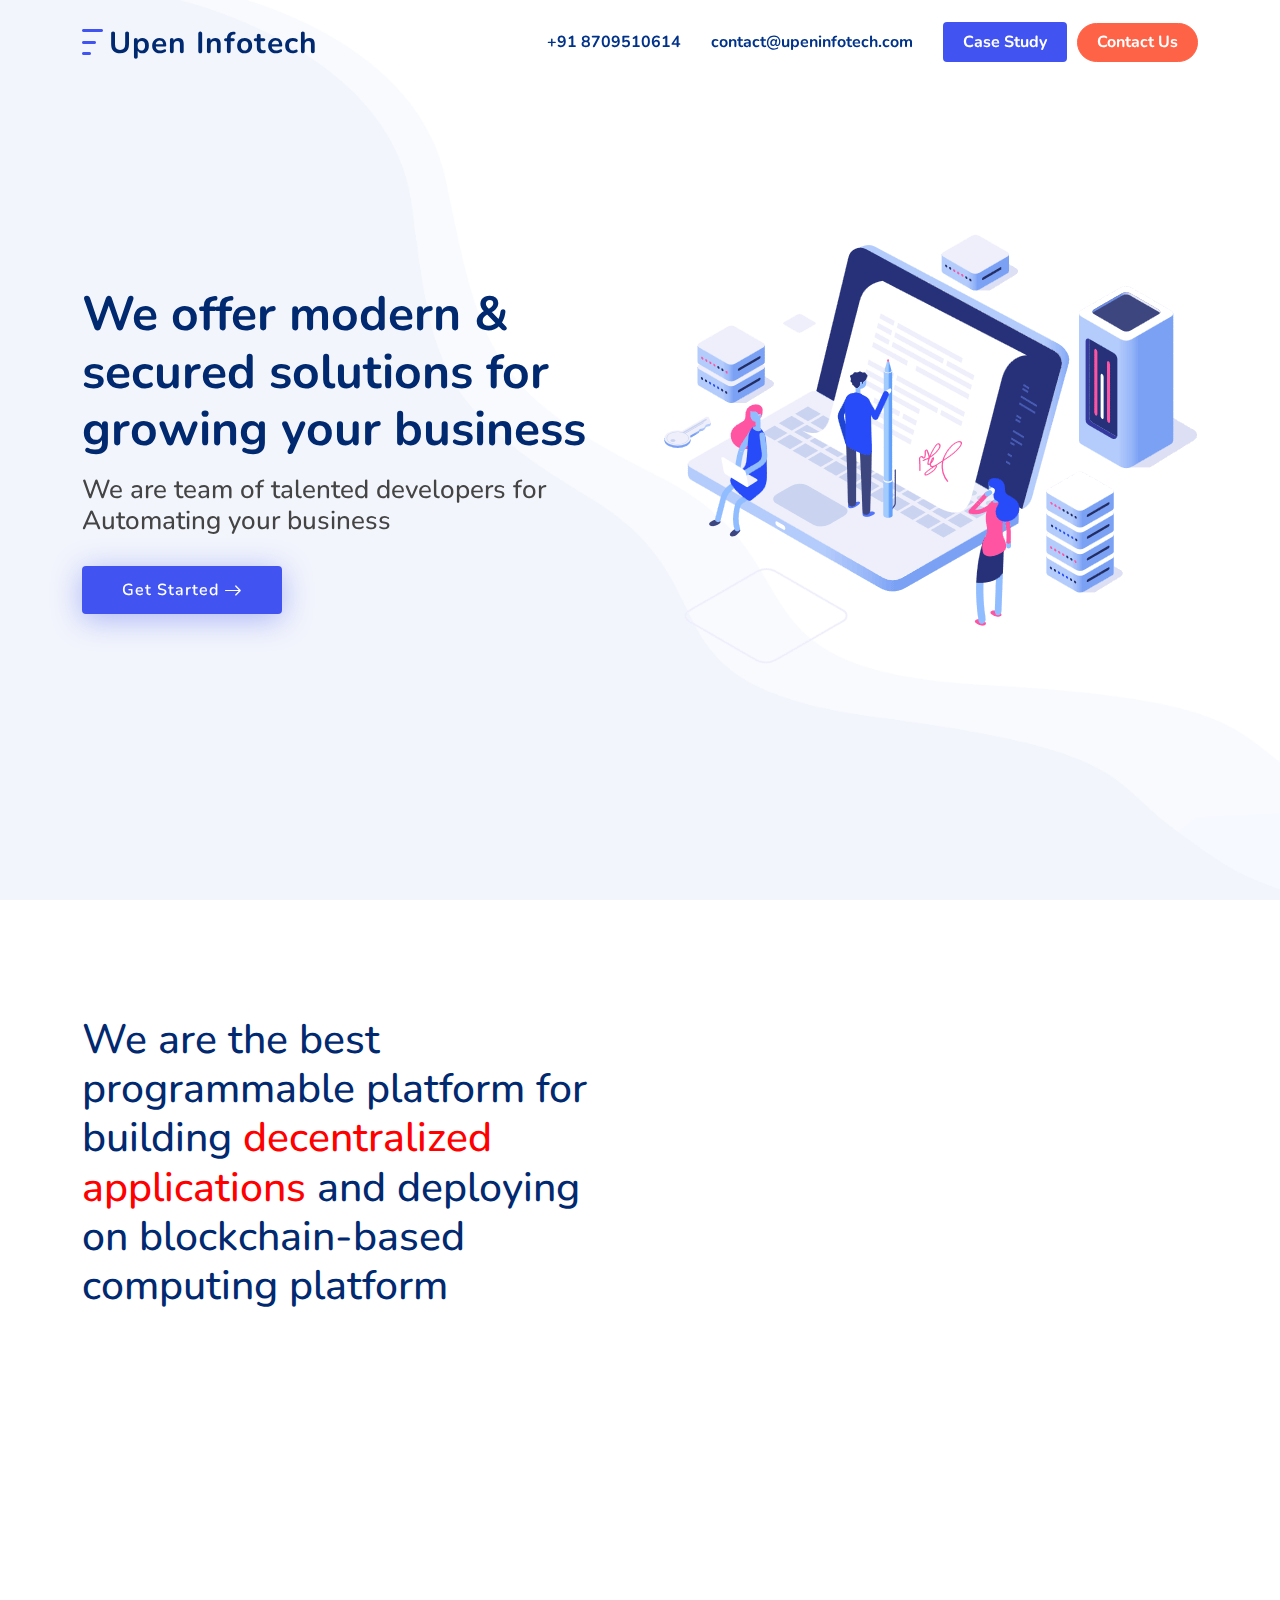
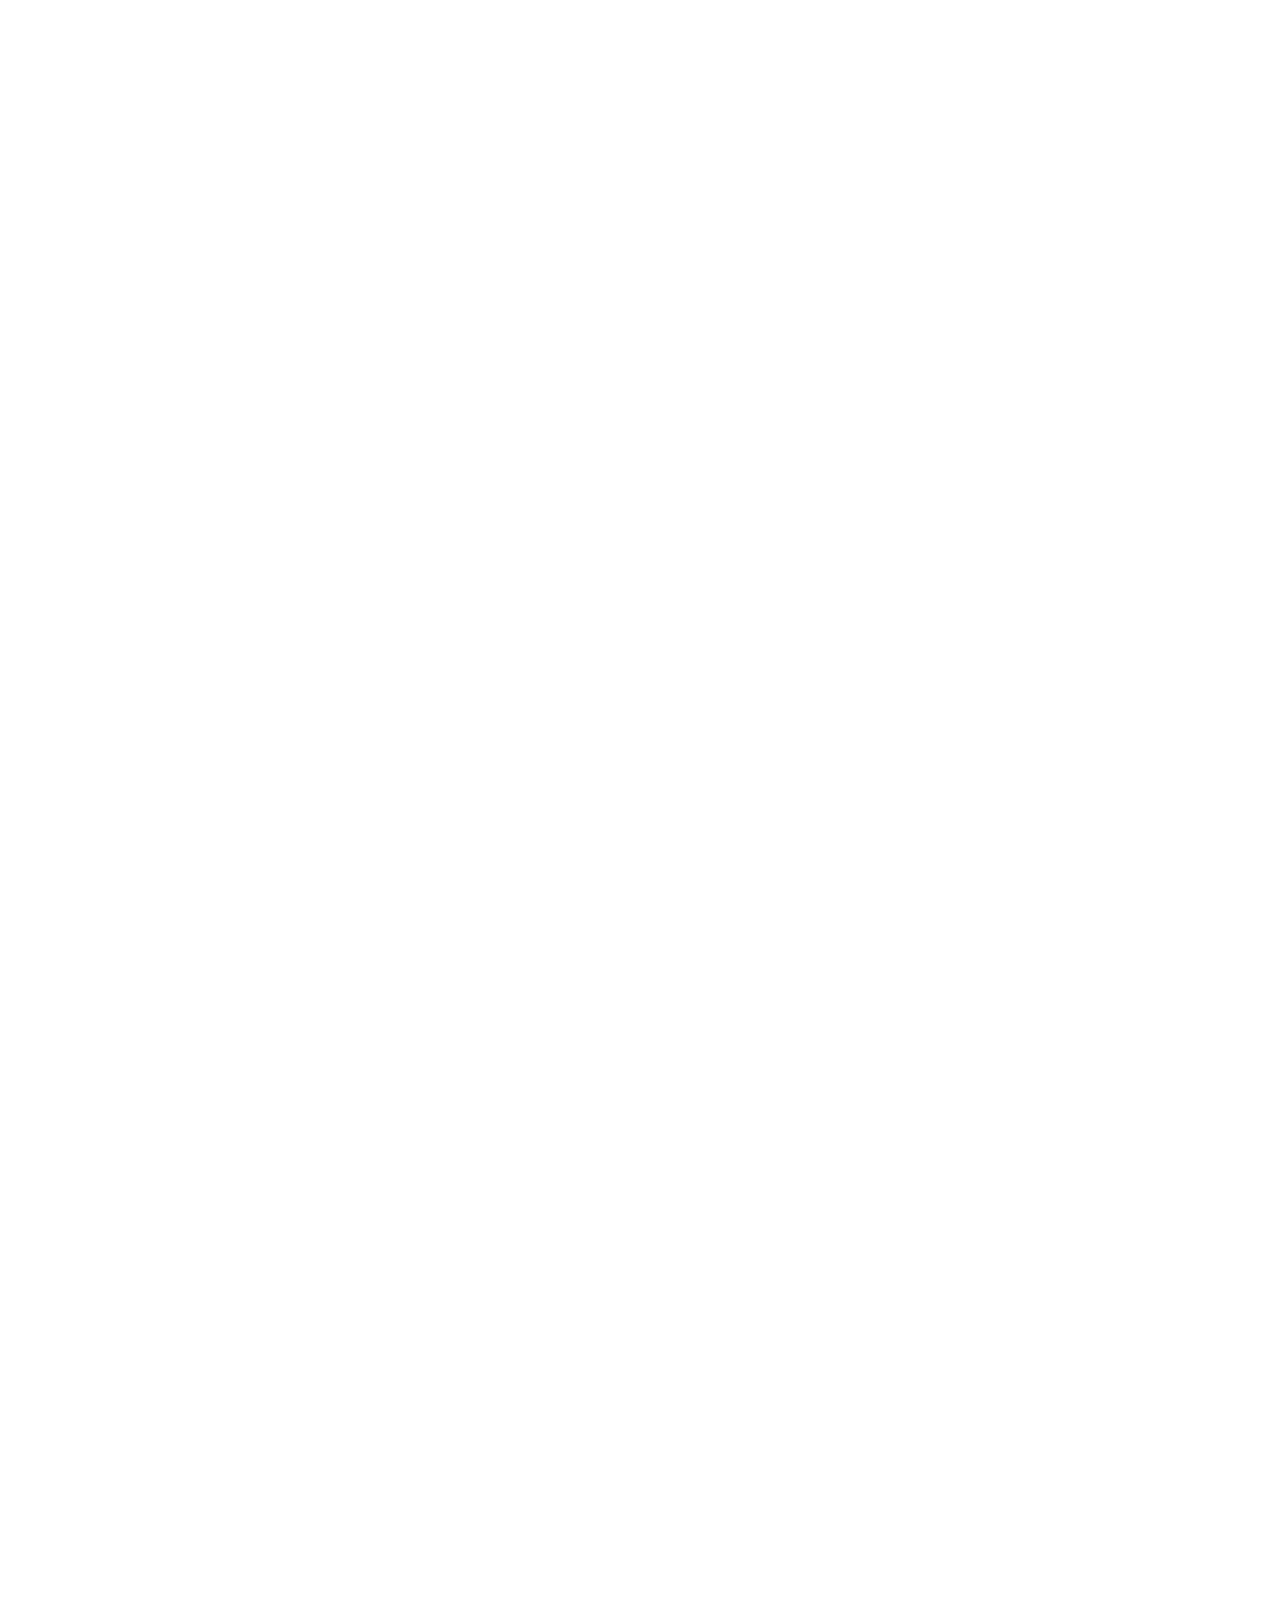
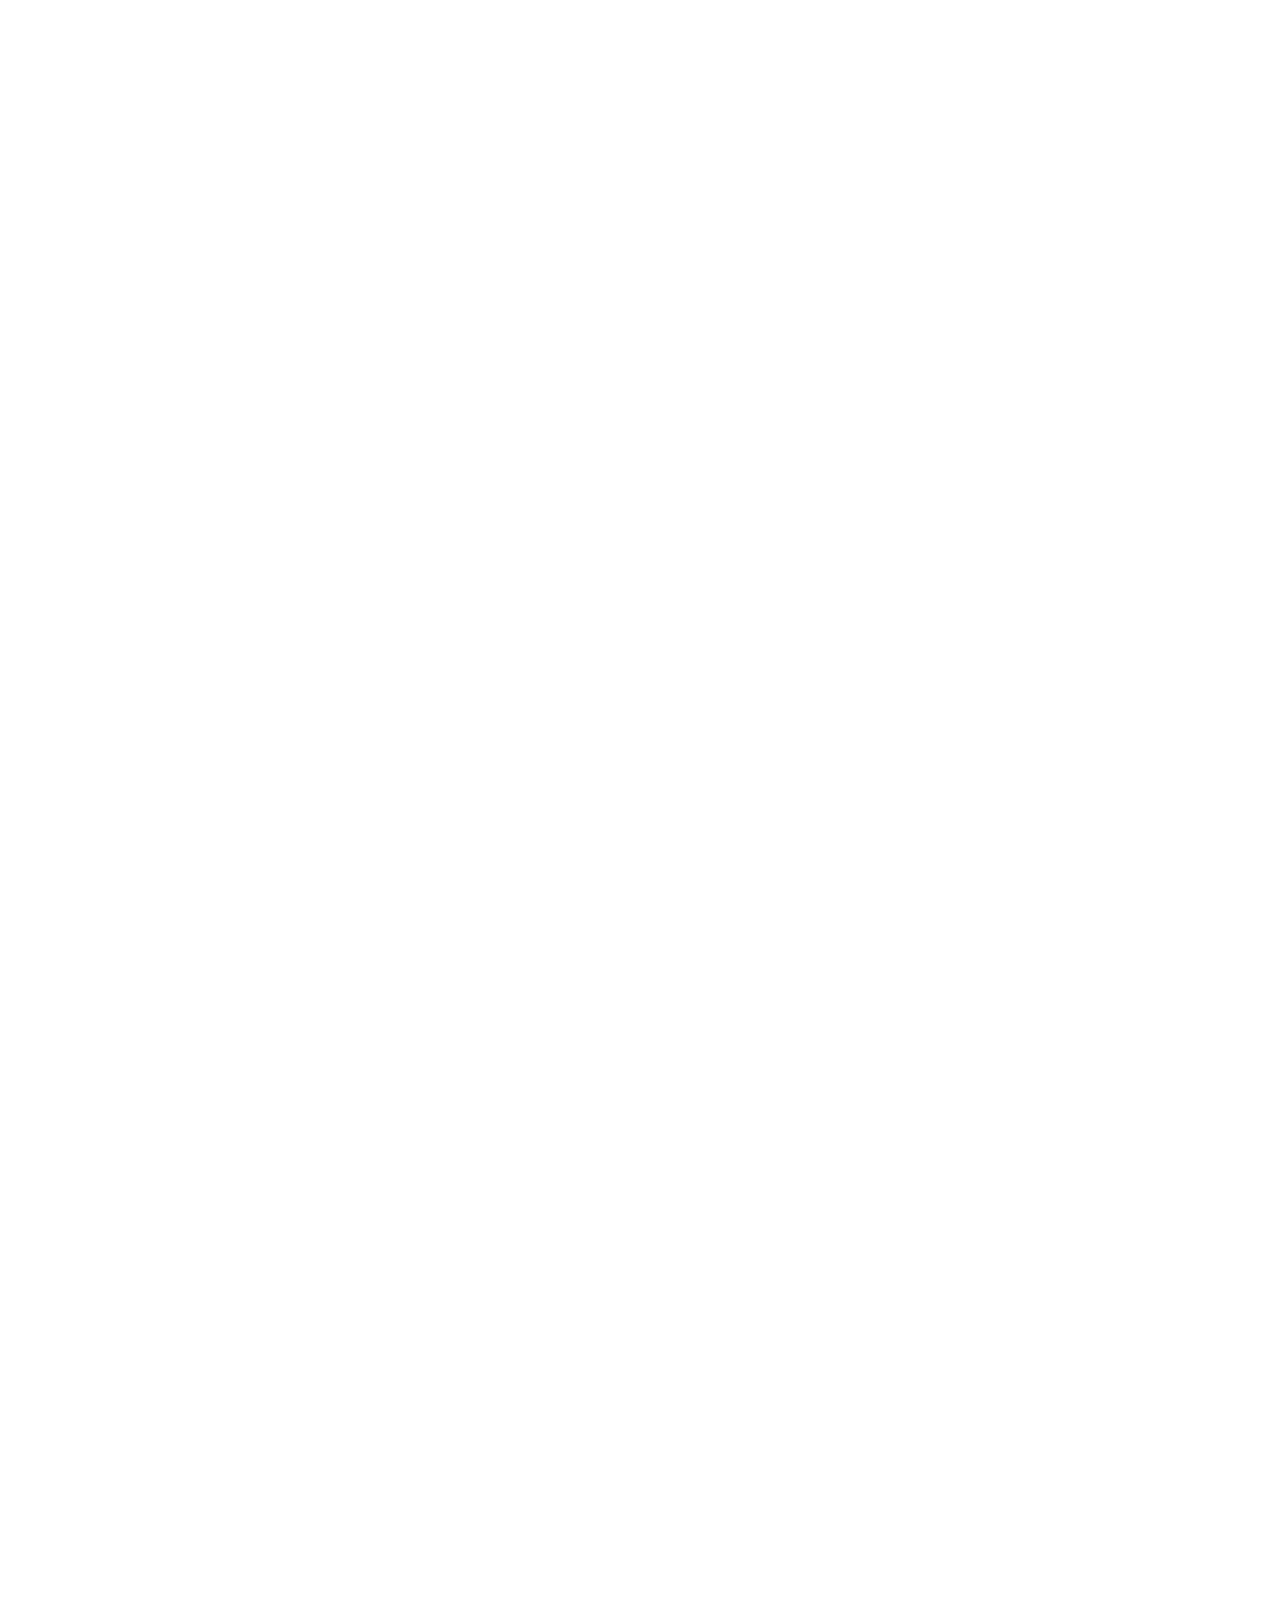
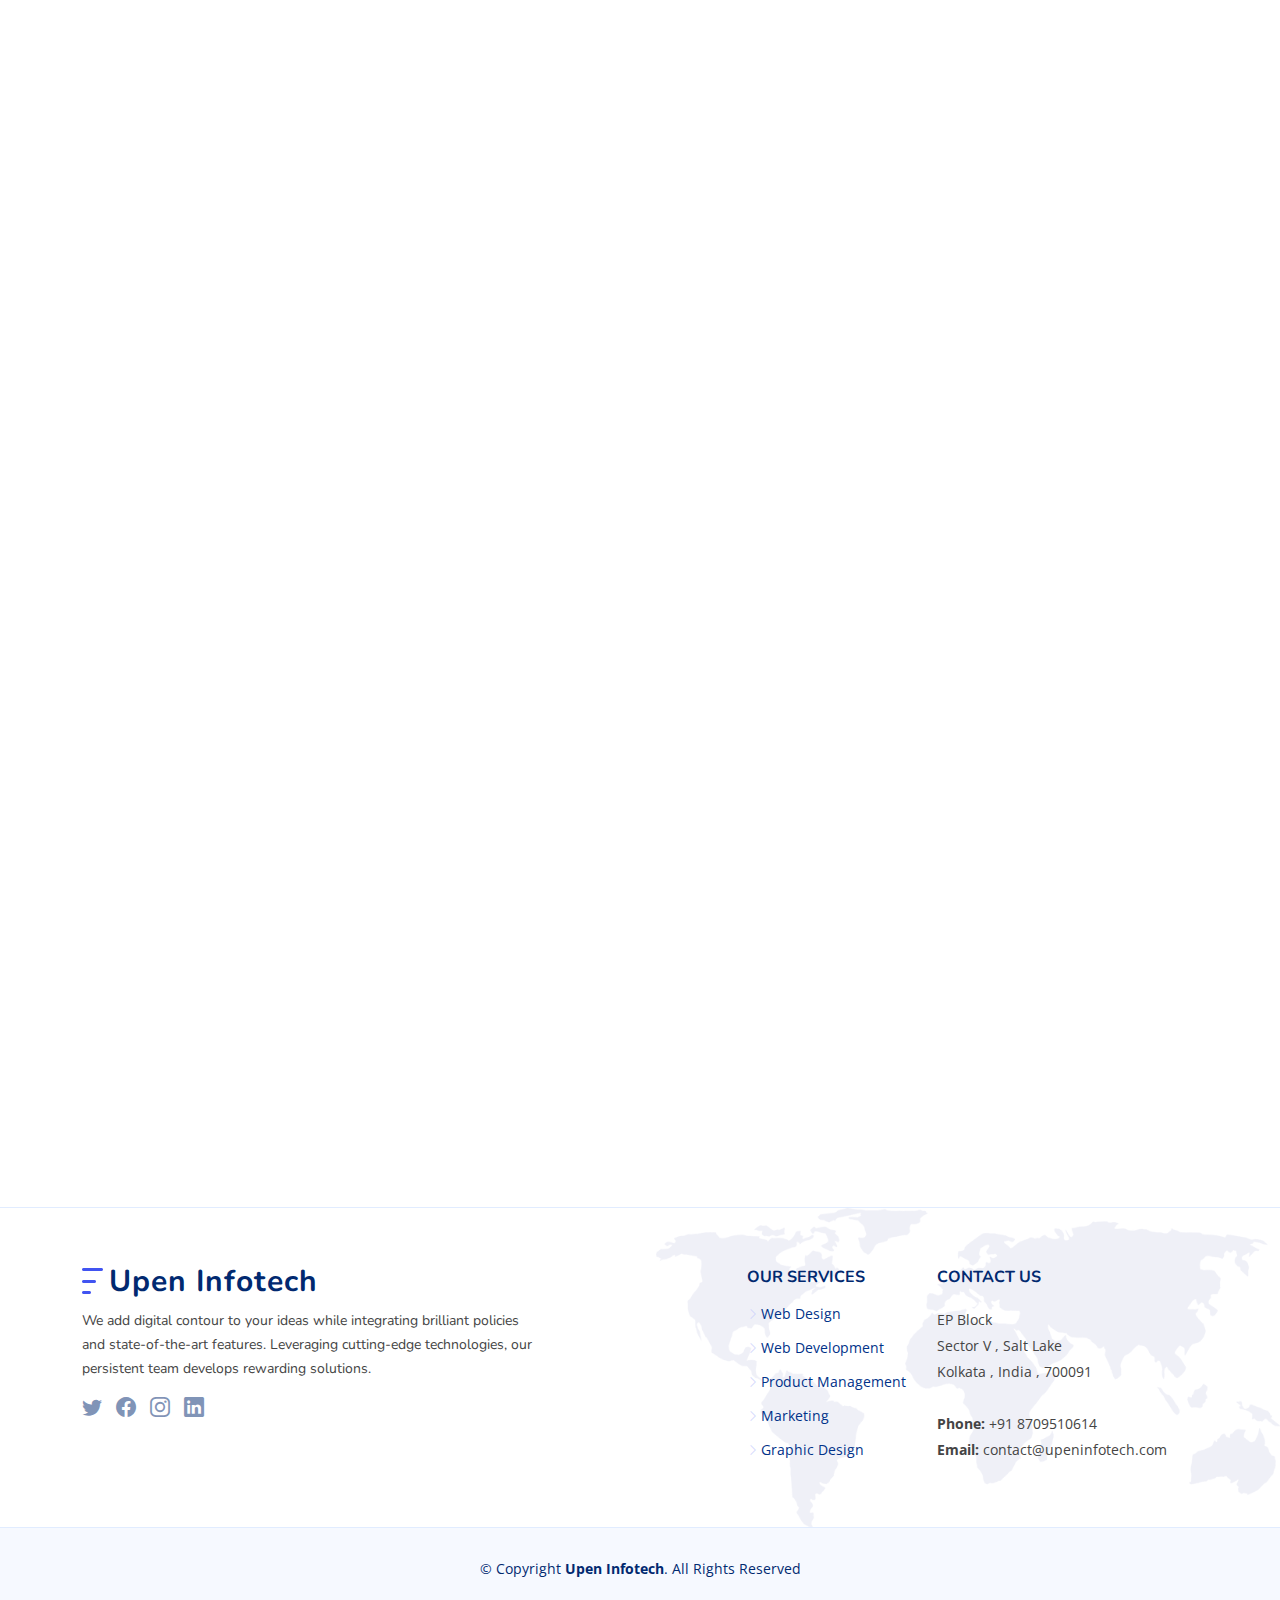
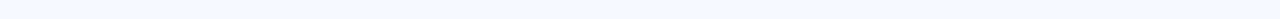
==== commit 8975ab58: "changed domain name" ====
--- a/index.html
+++ b/index.html
@@ -5,7 +5,7 @@
   <meta charset="utf-8">
   <meta content="width=device-width, initial-scale=1.0" name="viewport">
 
-  <title>Hirasadan Global</title>
+  <title>Upen Infotech</title>
   <meta content="" name="description">
 
   <meta content="" name="keywords">
@@ -44,14 +44,14 @@
 
       <a href="index.html" class="logo d-flex align-items-center">
         <img src="assets/img/logo.png" alt="">
-        <span>Hirasadan Global</span>
+        <span>Upen Infotech</span>
       </a>
 
       <nav id="navbar" class="navbar">
         <ul>
      
           <li><a class="nav-link scrollto">+91 8709510614</a></li>
-          <li><a class="nav-link scrollto">contact@hirasadanglobal.com</a></li>
+          <li><a class="nav-link scrollto">contact@upeninfotech.com</a></li>
           <li><a class="getstarted scrollto"href="caseStudy.html">Case Study</a></li>
           <li><div class="quote-btn"><a class="nav-link scrollto quote"  href="quote.html">Contact Us</a></div></li>
         </ul>
@@ -156,17 +156,17 @@
         <header class="section-header">
           <h2>Our Services</h2>
           <p>Nurture Your Business
-            With #hirasadan.</p>
+            With #upeninfotech.</p>
         </header>
 
         <div class="row">
 
           <div class="col-lg-4" data-aos="fade-up" data-aos-delay="200">
-            <div class="box ServicesBox">
+         <a href="applicationDetails.html">   <div class="box ServicesBox">
               <img src="assets/img/values-1.png" class="img-fluid" alt="">
               <h3>Secured Application</h3>
               <p>We deliver scalable , robust and secured web and app applications to our clients, creating the desired web application for them.</p>
-            </div>
+            </div> </a>
           </div>
 
           <div class="col-lg-4 mt-4 mt-lg-0" data-aos="fade-up" data-aos-delay="400">
@@ -200,7 +200,7 @@
      <header class="section-header">
         <h2>Technology</h2>
         <p>Some of The
-          Technologies We Work With at #hirasadan.</p>
+          Technologies We Work With at #upeninfotech.</p>
       </header>
 
    <div class="tech-chart">
@@ -521,7 +521,7 @@
                 </div>
                 
                 <p>
-                  We had a hard time reaching to our clients, who were charmed away by the online shopping trends. We were losing our client base when we contacted Webskitters. They listened to our problem patiently, offered to develop a website and kept us in the loop throughout the process. It was a really good decision for us, now we are blooming financially and are flooded with customers. Thank You Hirasadan!.
+                  We had a hard time reaching to our clients, who were charmed away by the online shopping trends. We were losing our client base when we contacted Webskitters. They listened to our problem patiently, offered to develop a website and kept us in the loop throughout the process. It was a really good decision for us, now we are blooming financially and are flooded with customers. Thank You Upen Infotech!.
                 </p>
                 <div class="profile mt-auto">
                   <img src="assets/img/testimonials/testimonials-2.jpg" class="testimonial-img" alt="">
@@ -537,7 +537,7 @@
                   <i class="bi bi-star-fill"></i><i class="bi bi-star-fill"></i><i class="bi bi-star-fill"></i><i class="bi bi-star-fill"></i><i class="bi bi-star-fill"></i>
                 </div>
                 <p>
-                  With mobile applications becoming a trend, I decided to give it a shot for my newly-launched business. I was looking for a good app developer, then my friend recommended hirasadan to me. I still thank my friend for the suggestion. Since the day I had contacted Webskitters for the first time, they had been so friendly and understanding. They also developed an excellent mobile application for my business. It was great having them to resolve my business problems. 
+                  With mobile applications becoming a trend, I decided to give it a shot for my newly-launched business. I was looking for a good app developer, then my friend recommended upeninfotech to me. I still thank my friend for the suggestion. Since the day I had contacted Webskitters for the first time, they had been so friendly and understanding. They also developed an excellent mobile application for my business. It was great having them to resolve my business problems. 
                 </p>
                 <div class="profile mt-auto">
                   <img src="assets/img/testimonials/testimonials-3.jpg" class="testimonial-img" alt="">
@@ -553,7 +553,7 @@
                   <i class="bi bi-star-fill"></i><i class="bi bi-star-fill"></i><i class="bi bi-star-fill"></i><i class="bi bi-star-fill"></i><i class="bi bi-star-fill"></i>
                 </div>
                 <p>
-                  Hirasadan Tech Team have efficient knowledge and a great squad for meeting the client’s requirements. I am extremely impressed with the kind of result that Hirasadan has offered me in terms of my Shopify website. These talented bunch of people have worked tirelessly to deliver the best to me and I am now boasting the result while enjoying its benefits for my business.
+                  Upeninfotech Team have efficient knowledge and a great squad for meeting the client’s requirements. I am extremely impressed with the kind of result that upeninfotech has offered me in terms of my Shopify website. These talented bunch of people have worked tirelessly to deliver the best to me and I am now boasting the result while enjoying its benefits for my business.
                 </p>
                 <div class="profile mt-auto">
                   <img src="assets/img/testimonials/testimonials-4.jpg" class="testimonial-img" alt="">
@@ -787,7 +787,7 @@
                 <div class="info-box">
                   <i class="bi bi-envelope"></i>
                   <h3>Email Us</h3>
-                  <p>contact@hirasadanglobal.com<br>hirasadanglobal@gmail.com</p>
+                  <p>contact@upeninfotech.com<br>upeninfotech.com</p>
                 </div>
               </div>
               <div class="col-md-6">
@@ -881,7 +881,7 @@
           <div class="col-lg-5 col-md-12 footer-info">
             <a href="index.html" class="logo d-flex align-items-center">
               <img src="assets/img/logo.png" alt="">
-              <span>Hirasadan Global</span>
+              <span>Upen Infotech</span>
             </a>
             <p>We add digital contour to your ideas while integrating brilliant policies and state-of-the-art features. Leveraging cutting-edge technologies, our persistent team develops rewarding solutions.</p>
             <div class="social-links mt-3">
@@ -921,7 +921,7 @@
               Sector V , Salt Lake<br>
               Kolkata , India , 700091 <br><br>
               <strong>Phone:</strong> +91 8709510614<br>
-              <strong>Email:</strong> contact@hirasadanglobal.com<br>
+              <strong>Email:</strong> contact@upeninfotech.com<br>
             </p>
 
           </div>
@@ -932,7 +932,7 @@
 
     <div class="container">
       <div class="copyright">
-        &copy; Copyright <strong><span>Hirasadan Global</span></strong>. All Rights Reserved
+        &copy; Copyright <strong><span>Upen Infotech</span></strong>. All Rights Reserved
       </div>
       <div class="credits">
         <!-- All the links in the footer should remain intact. -->
--- a/assets/css/style.css
+++ b/assets/css/style.css
@@ -2114,3 +2114,41 @@
 .form-row > .form-group  > label{color: #012970;font-weight: 400}
 
 
+/* Application Details Page */
+.app-detail-list{
+  text-align: initial;
+    line-height: revert;
+}
+
+.app-detail-list > li {
+  margin-top: 19px;
+  color: #020a3f;
+}
+
+.ServicesBox > p {
+  color: blue;
+  font-weight: 600;
+}
+
+ul.app-detail-list {
+  list-style-type: none;
+}
+
+.app-detail-list > li > .dot {
+  height: 11px;
+  width: 11px;
+  background-color: #6b86e4;
+  border-radius: 50%;
+  display: inline-block;
+}
+
+/* Application Details Page Ends */
+
+
+
+
+
+
+
+
+
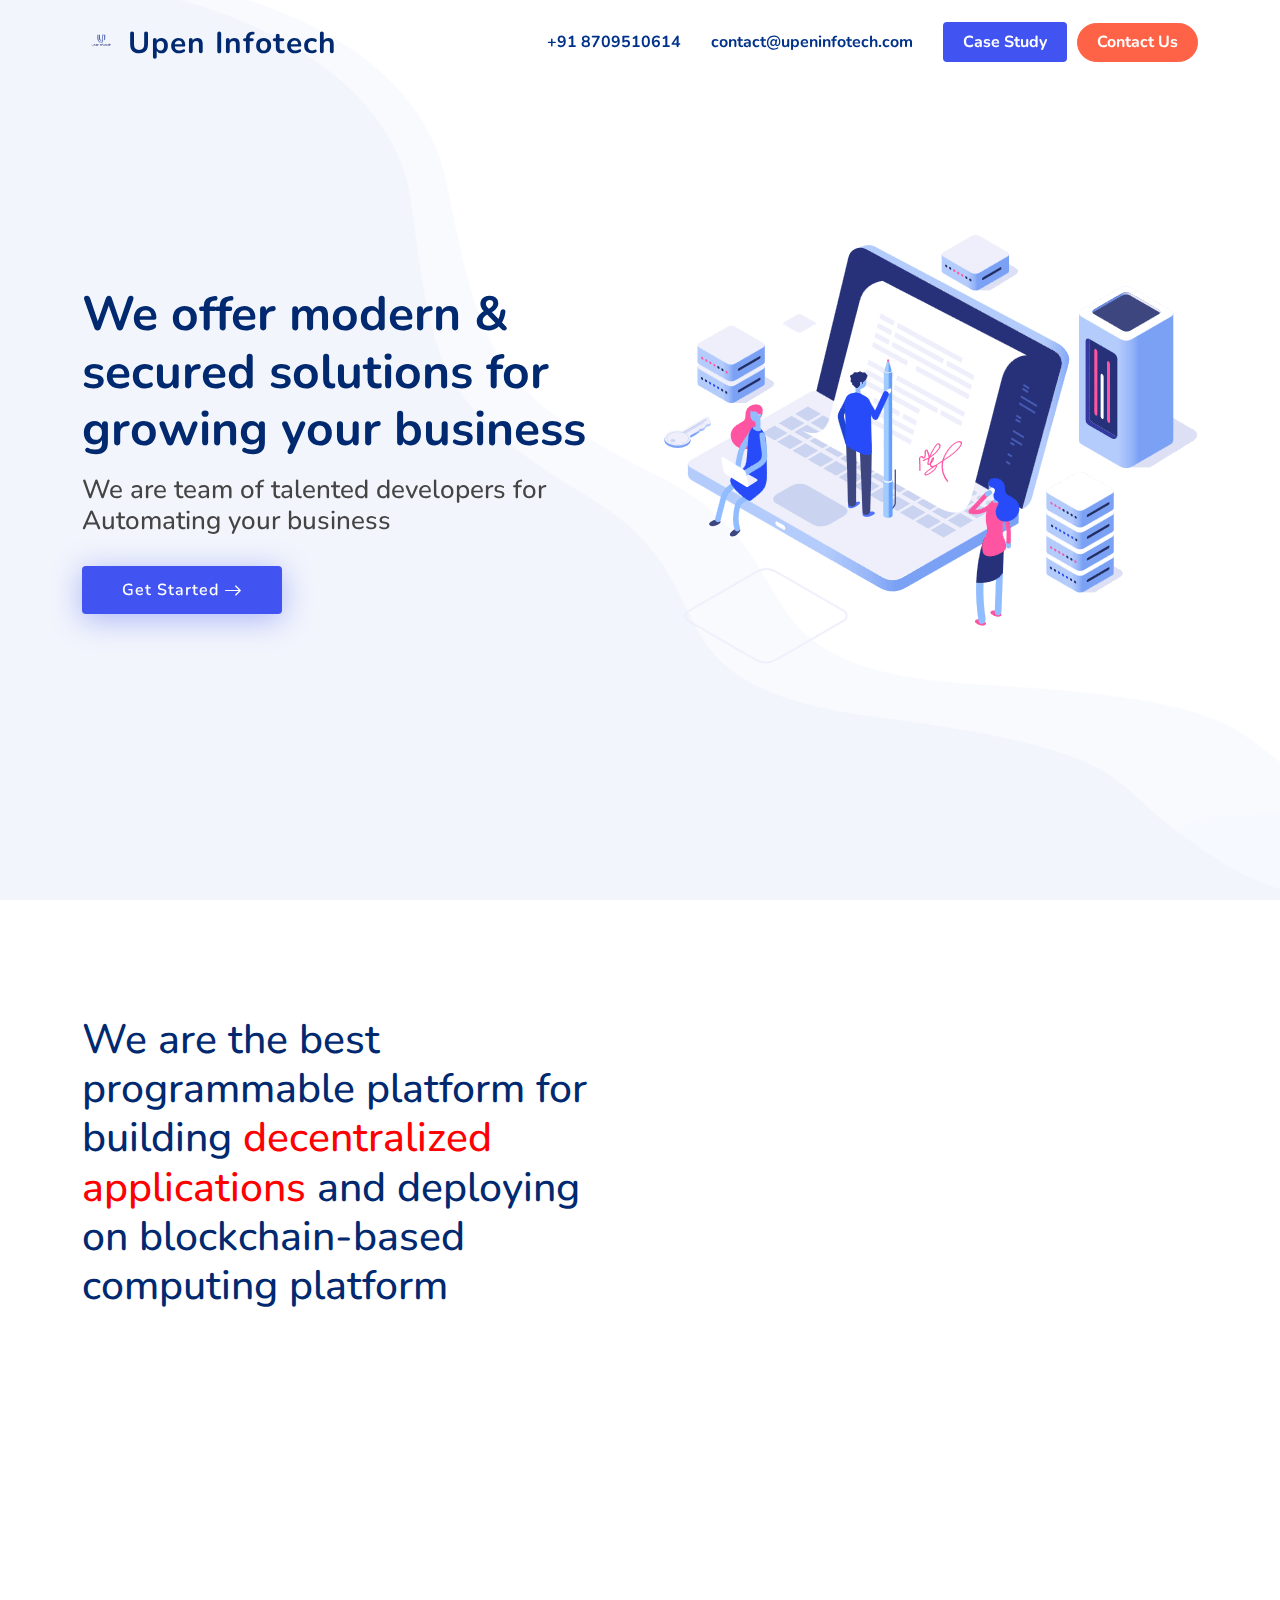
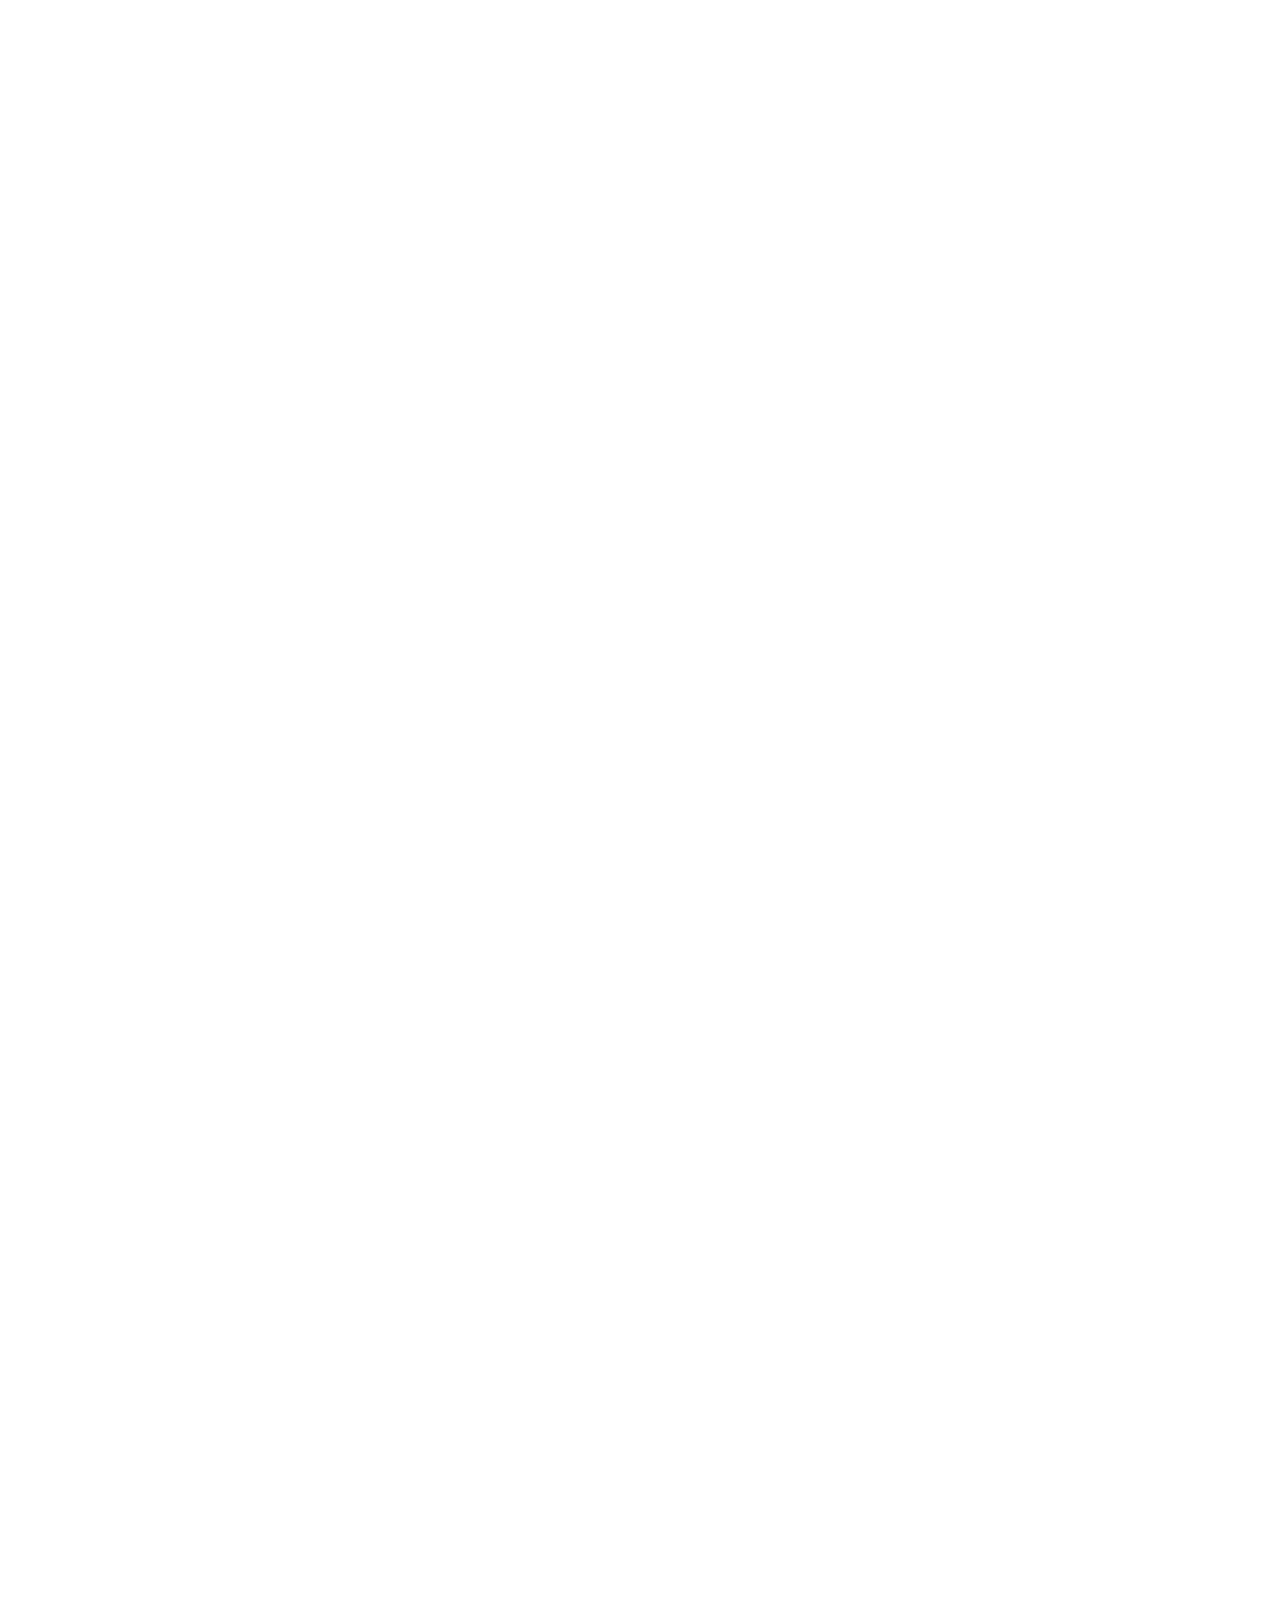
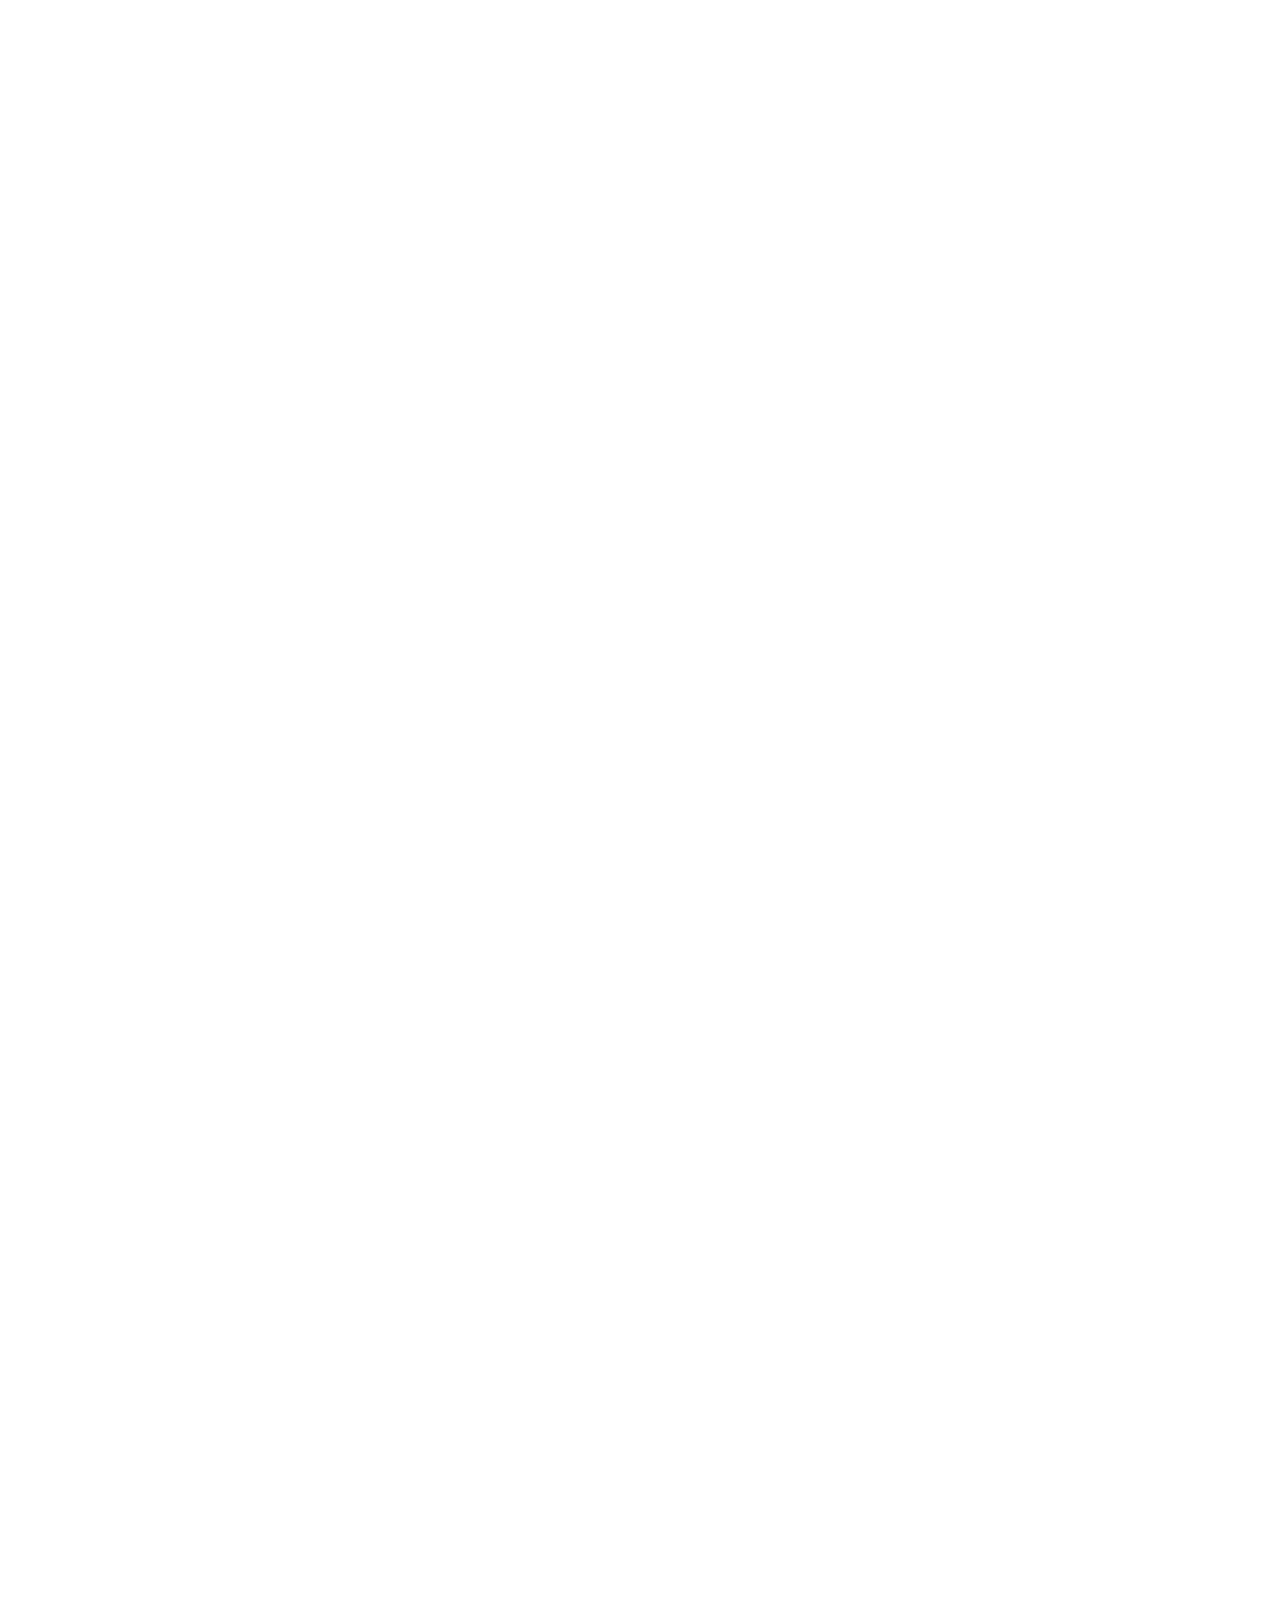
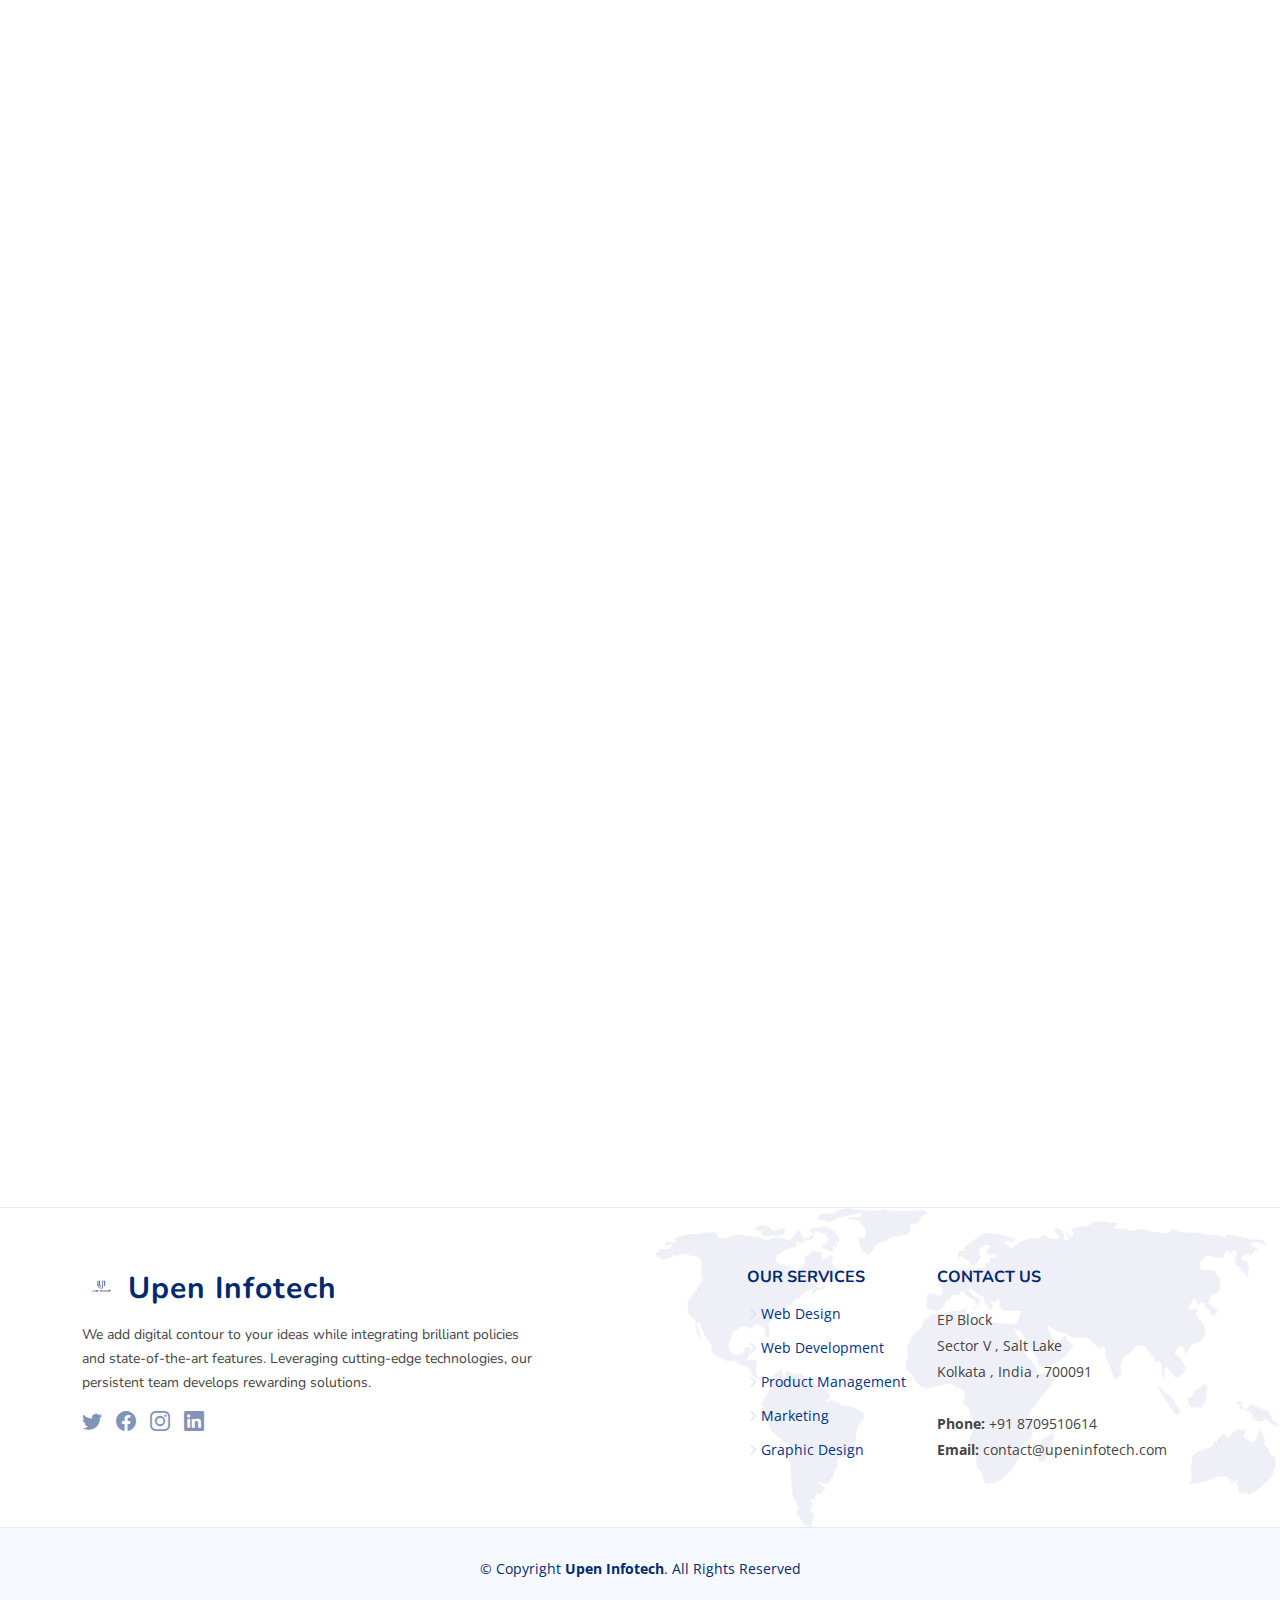
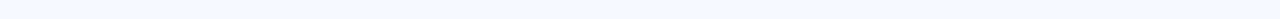
==== commit 0fabf227: "update" ====
--- a/index.html
+++ b/index.html
@@ -888,7 +888,7 @@
               <a href="https://twitter.com/hirasadan" class="twitter" target="_blank"><i class="bi bi-twitter"></i></a>
               <a href="https://www.facebook.com/Hirasadan-Global-103301842309850" class="facebook" target="_blank"><i class="bi bi-facebook"></i></a>
               <a href="https://www.instagram.com/hirasadan_global/" target="_blank" class="instagram"><i class="bi bi-instagram"></i></a>
-              <a href="https://www.linkedin.com/in/hirasadan-global/" class="linkedin" target="_blank"><i class="bi bi-linkedin"></i></a>
+              <a href="https://www.linkedin.com/in/upeninfotech" class="linkedin" target="_blank"><i class="bi bi-linkedin"></i></a>
             </div>
           </div>
 
--- a/assets/css/style.css
+++ b/assets/css/style.css
@@ -2126,8 +2126,7 @@
 }
 
 .ServicesBox > p {
-  color: blue;
-  font-weight: 600;
+  color: #39048d; font-weight: 500;
 }
 
 ul.app-detail-list {
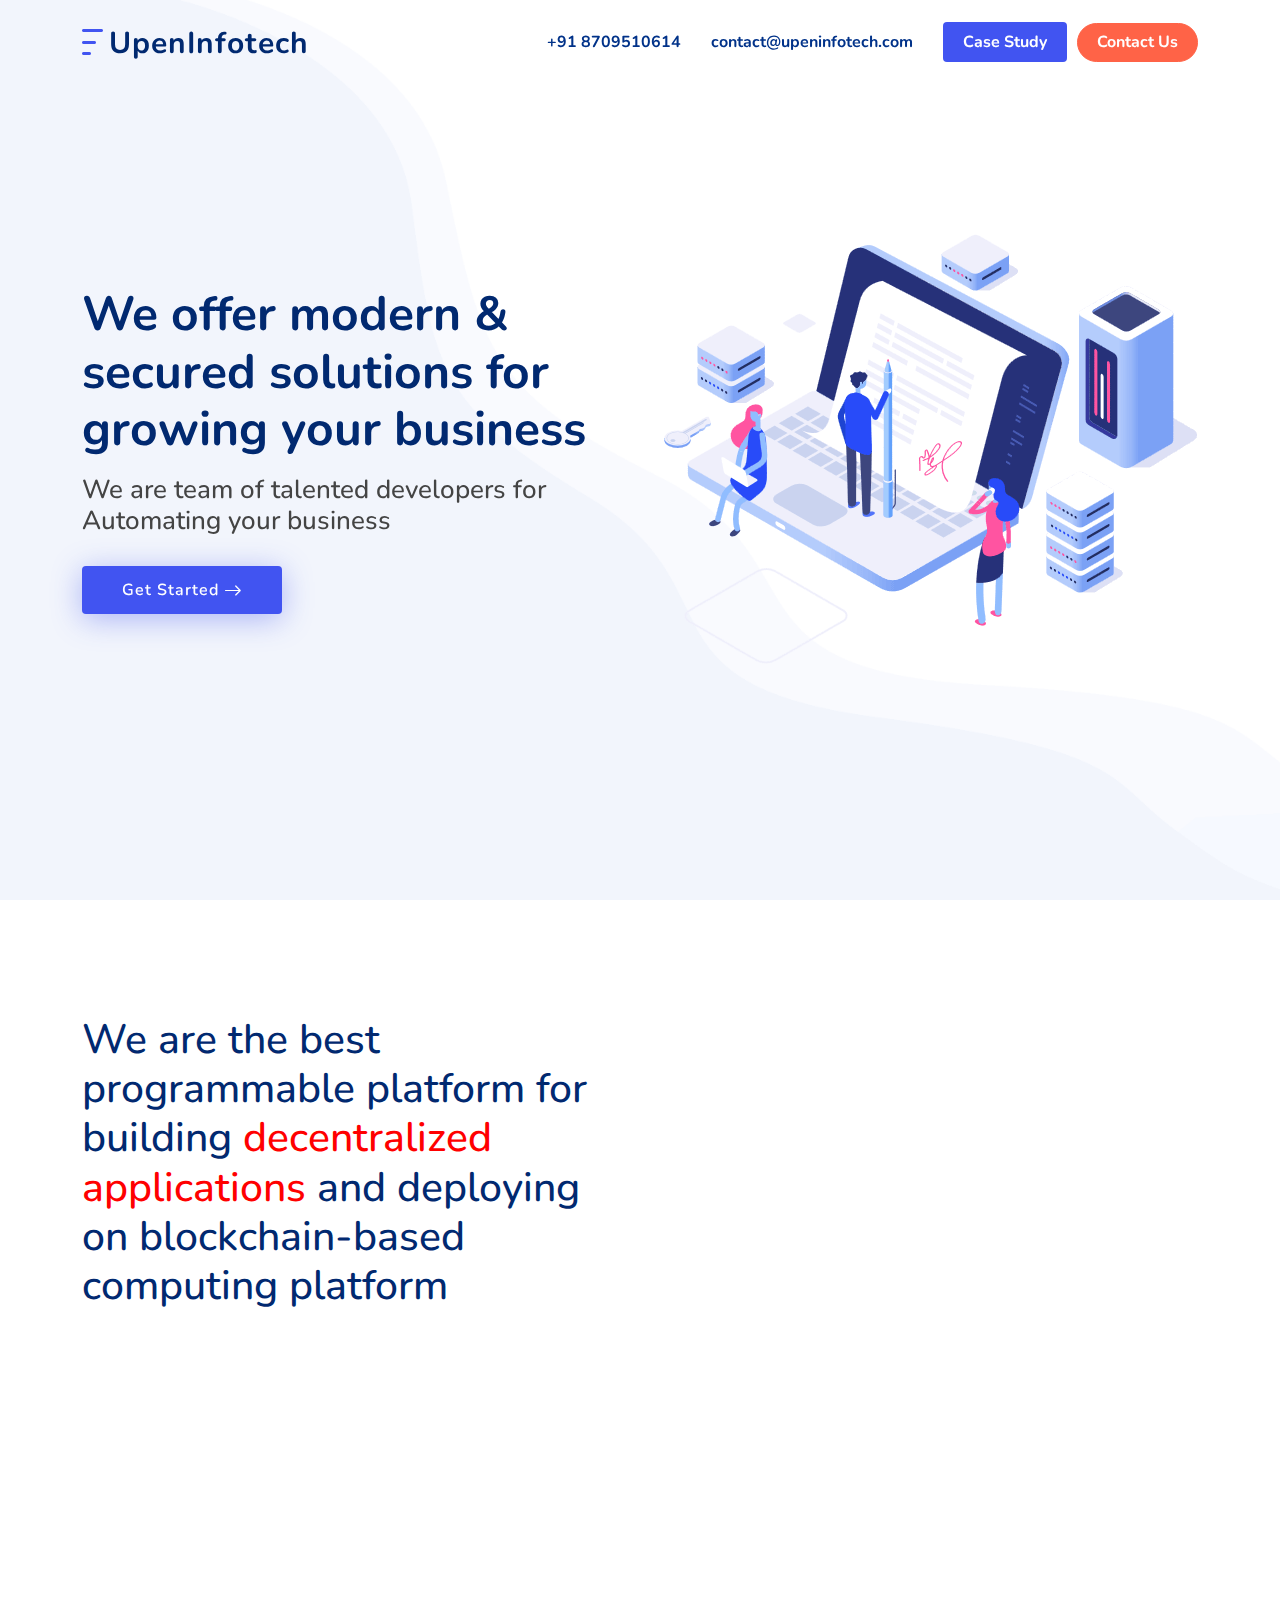
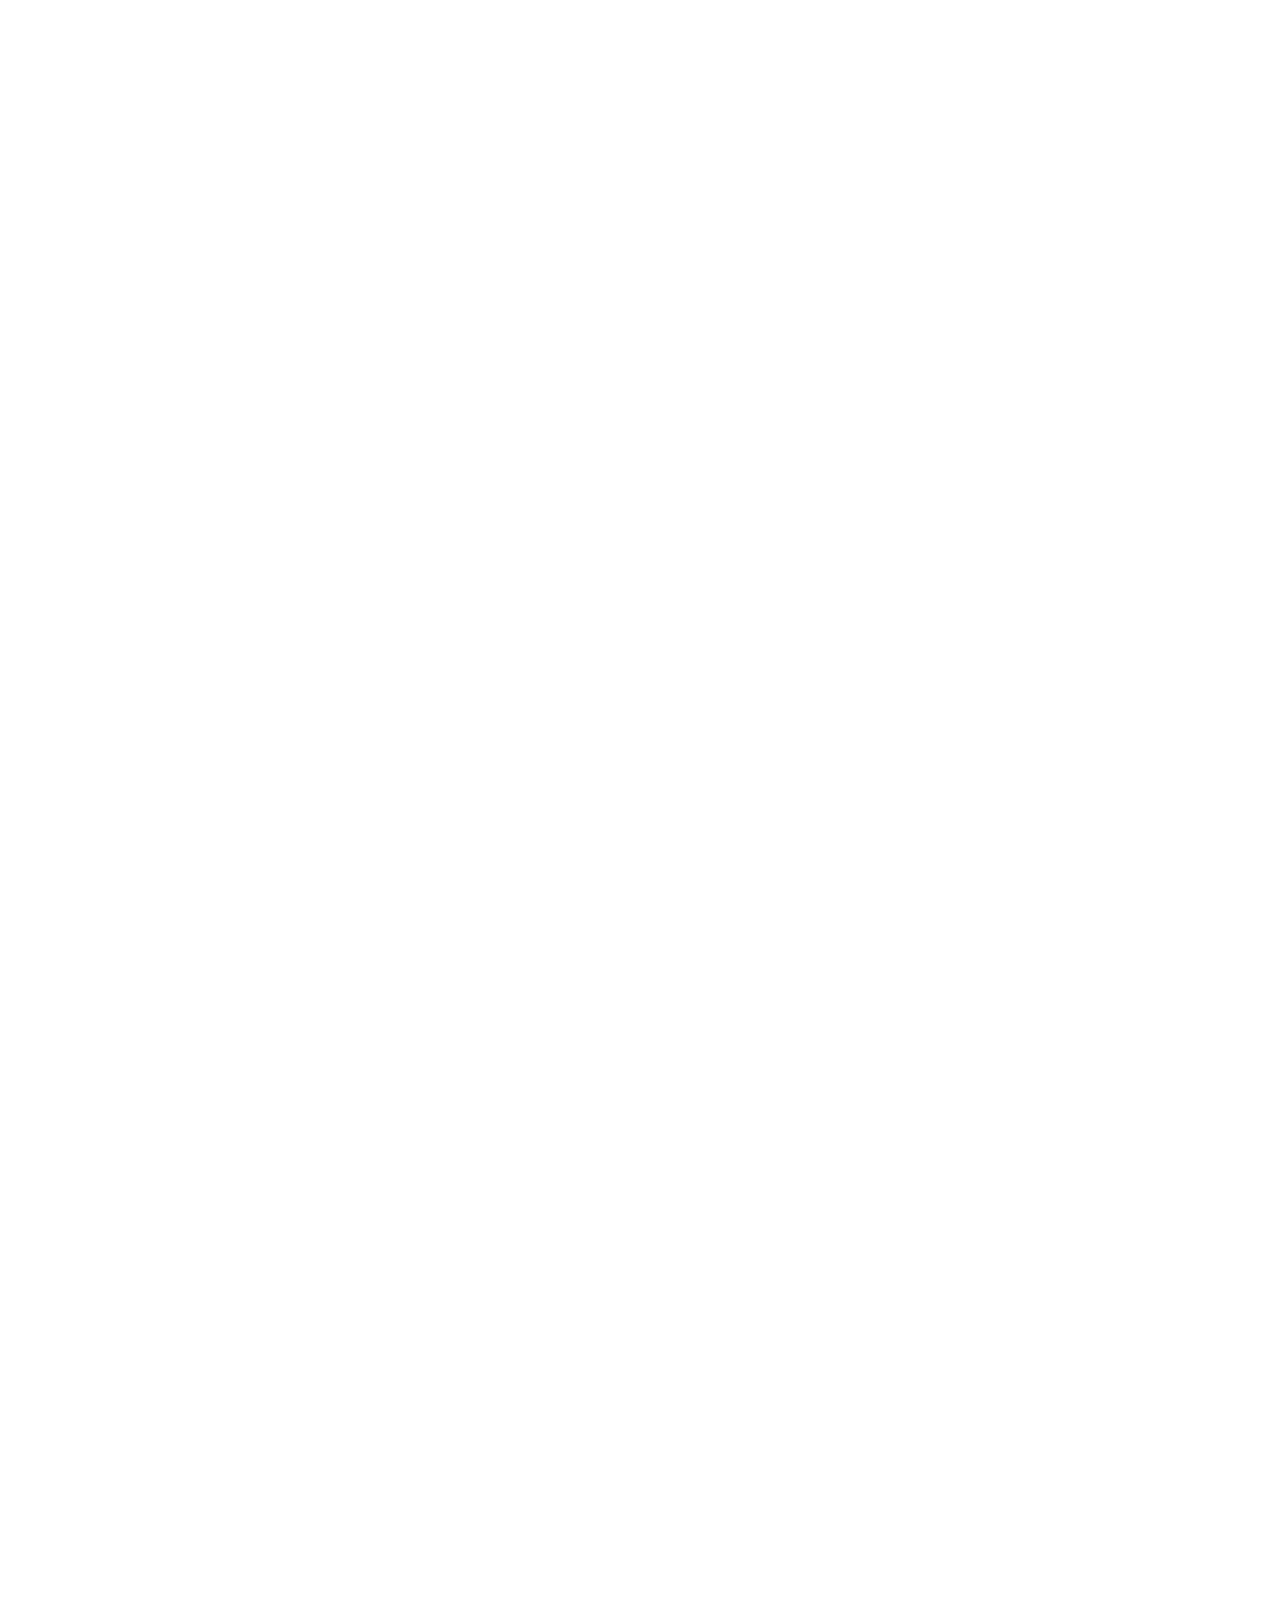
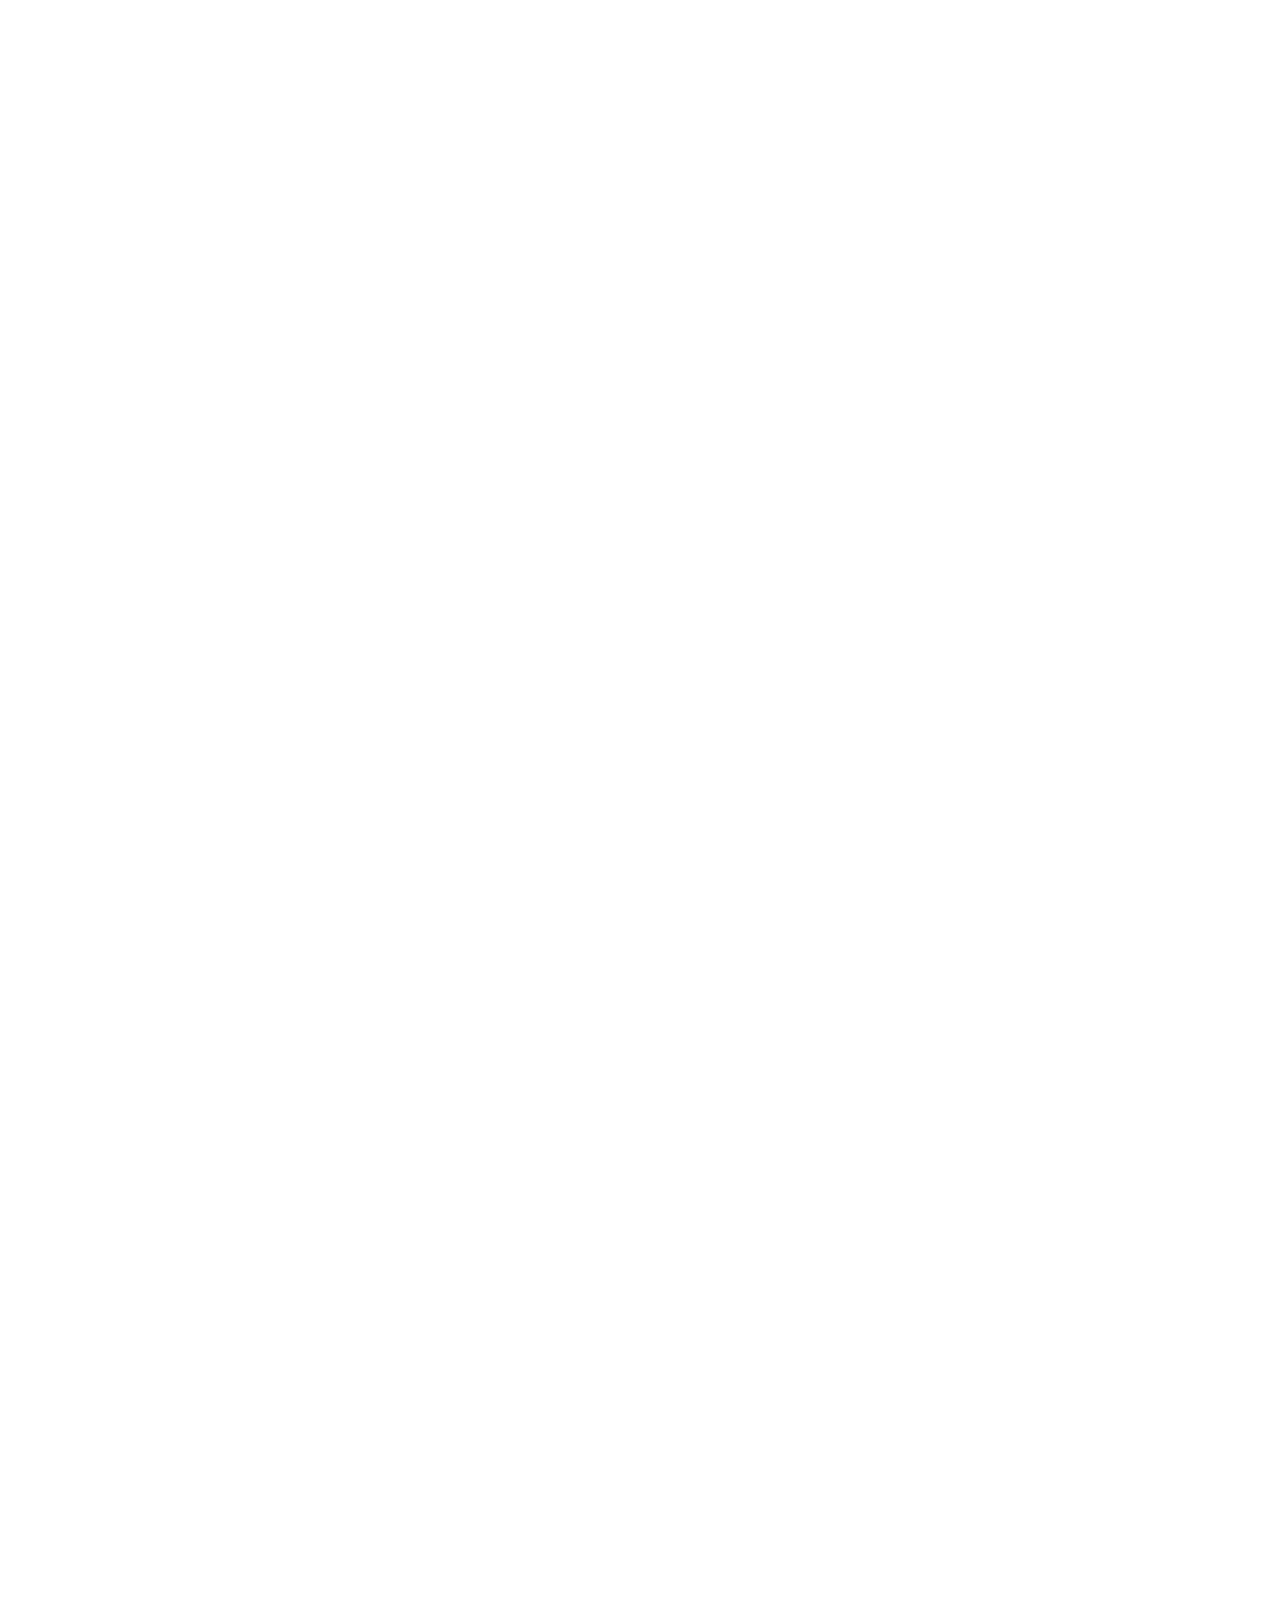
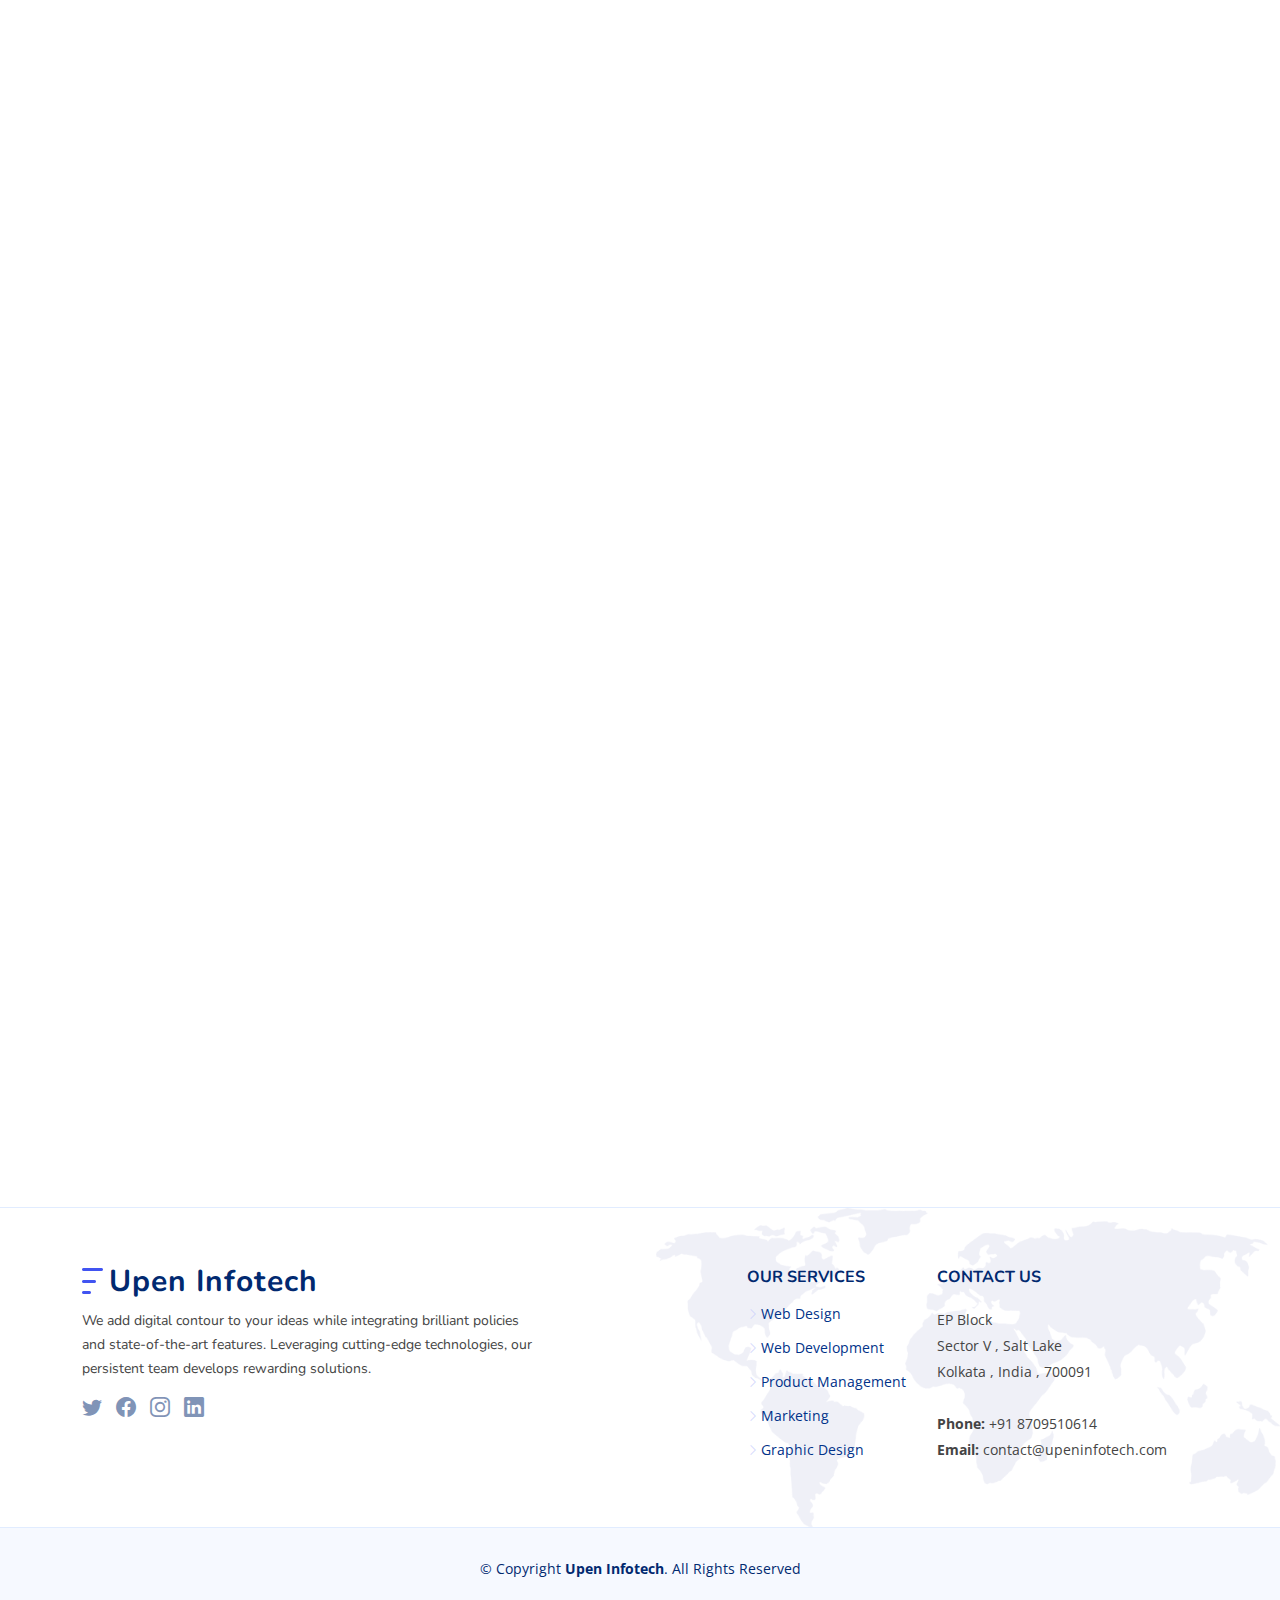
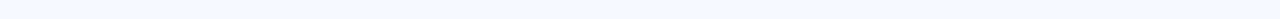
==== commit 64c50b35: "changed Social lINKS" ====
--- a/index.html
+++ b/index.html
@@ -41,12 +41,13 @@
   <!-- ======= Header ======= -->
   <header id="header" class="header fixed-top">
     <div class="container-fluid container-xl d-flex align-items-center justify-content-between">
-
+    <div class="left-container">
       <a href="index.html" class="logo d-flex align-items-center">
         <img src="assets/img/logo.png" alt="">
-        <span>Upen Infotech</span>
+        <span>UpenInfotech</span>
       </a>
-
+    </div>
+    <div class="right-container">
       <nav id="navbar" class="navbar">
         <ul>
      
@@ -57,7 +58,7 @@
         </ul>
         <i class="bi bi-list mobile-nav-toggle"></i>
       </nav><!-- .navbar -->
-
+    </div>
     </div>
   </header><!-- End Header -->
 
@@ -885,9 +886,9 @@
             </a>
             <p>We add digital contour to your ideas while integrating brilliant policies and state-of-the-art features. Leveraging cutting-edge technologies, our persistent team develops rewarding solutions.</p>
             <div class="social-links mt-3">
-              <a href="https://twitter.com/hirasadan" class="twitter" target="_blank"><i class="bi bi-twitter"></i></a>
-              <a href="https://www.facebook.com/Hirasadan-Global-103301842309850" class="facebook" target="_blank"><i class="bi bi-facebook"></i></a>
-              <a href="https://www.instagram.com/hirasadan_global/" target="_blank" class="instagram"><i class="bi bi-instagram"></i></a>
+              <a href="https://twitter.com/InfotechUpen" class="twitter" target="_blank"><i class="bi bi-twitter"></i></a>
+              <a href="https://www.facebook.com/UpenInfotech-110188238322106" class="facebook" target="_blank"><i class="bi bi-facebook"></i></a>
+              <a href="https://www.instagram.com/upeninfotech/" target="_blank" class="instagram"><i class="bi bi-instagram"></i></a>
               <a href="https://www.linkedin.com/in/upeninfotech" class="linkedin" target="_blank"><i class="bi bi-linkedin"></i></a>
             </div>
           </div>
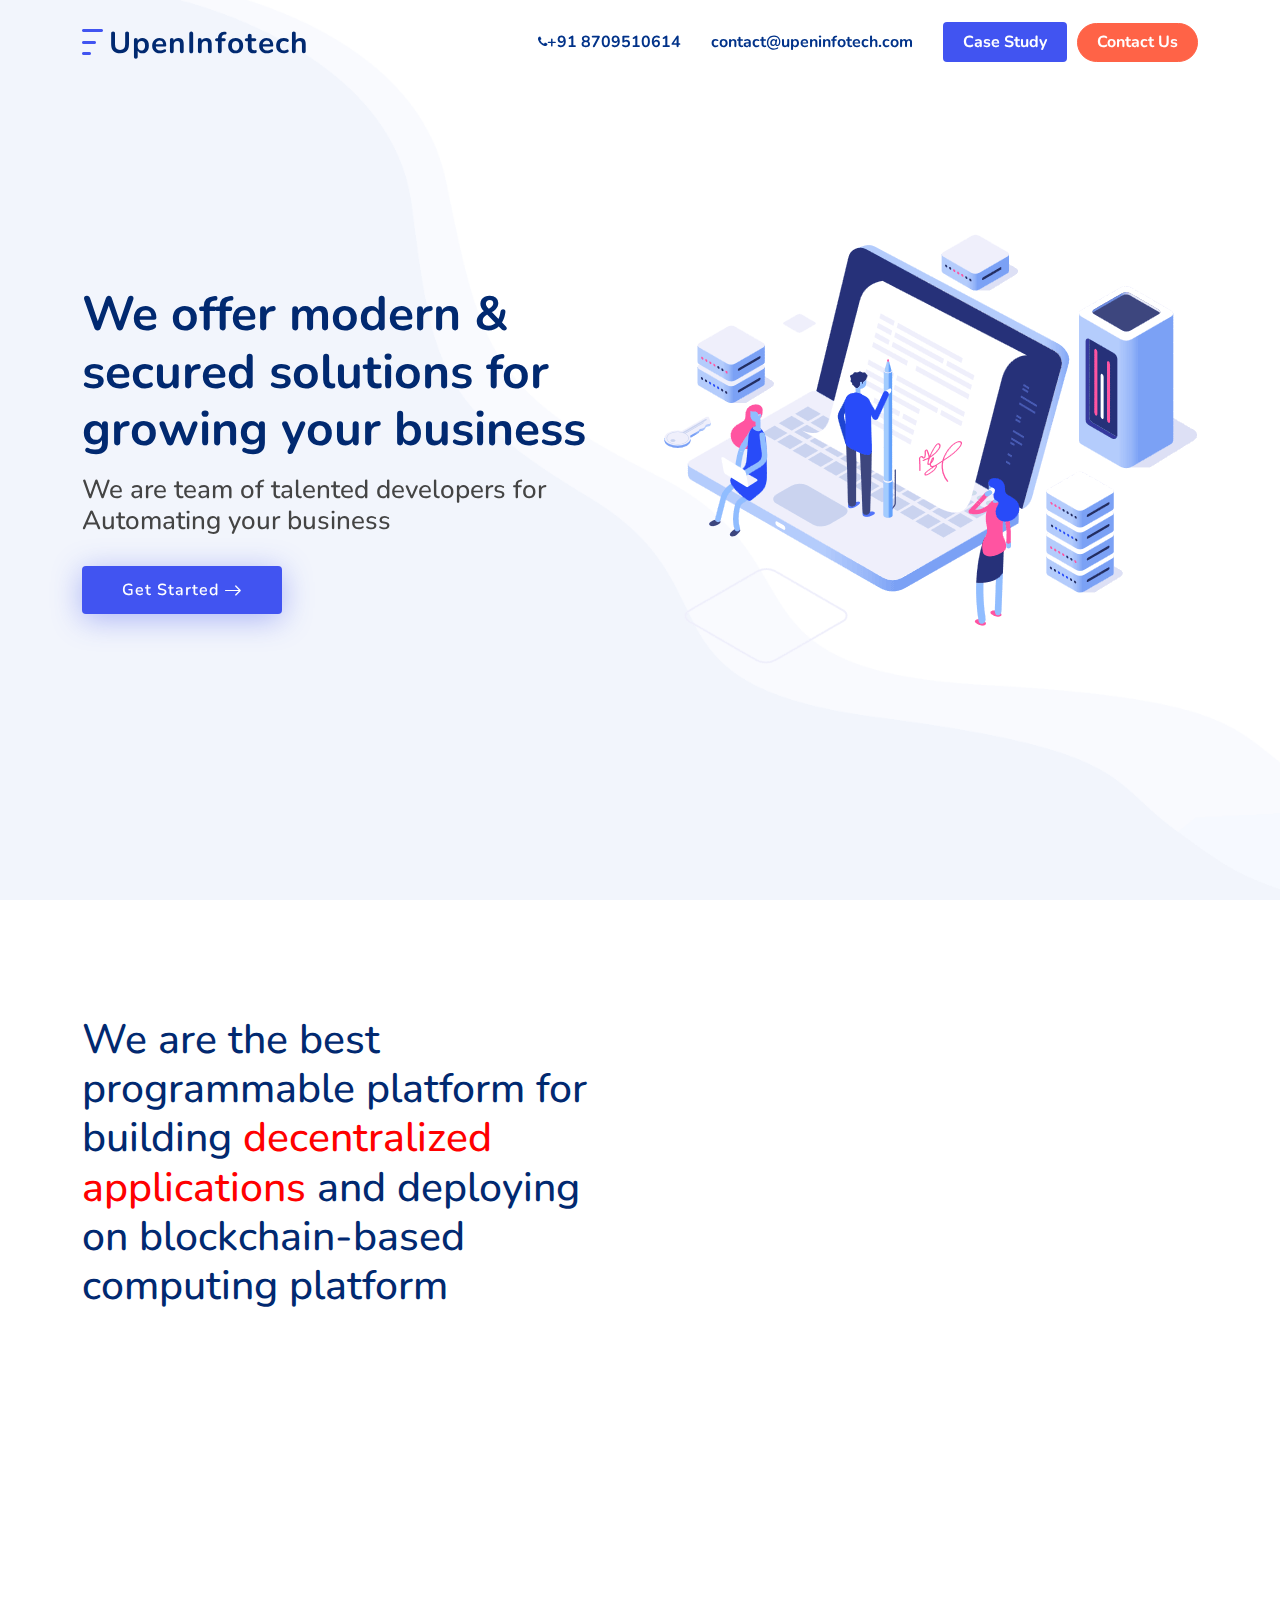
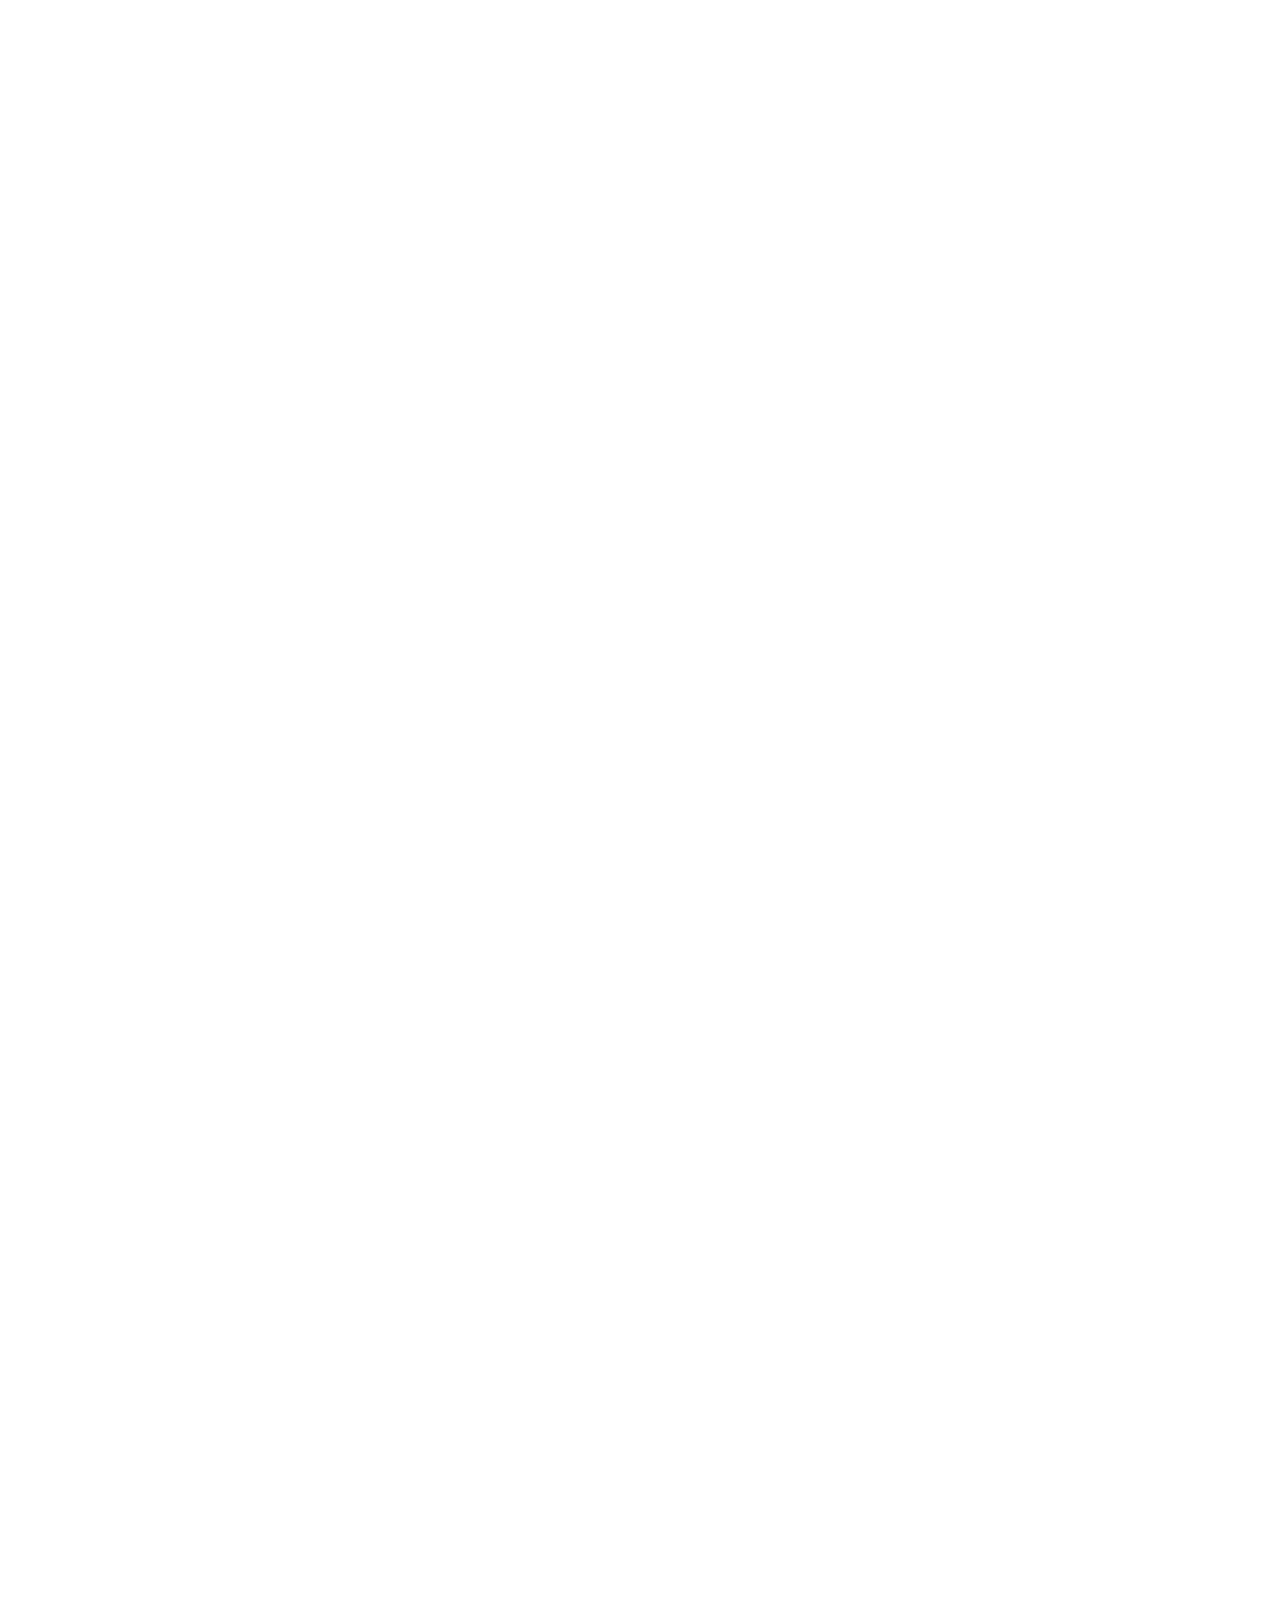
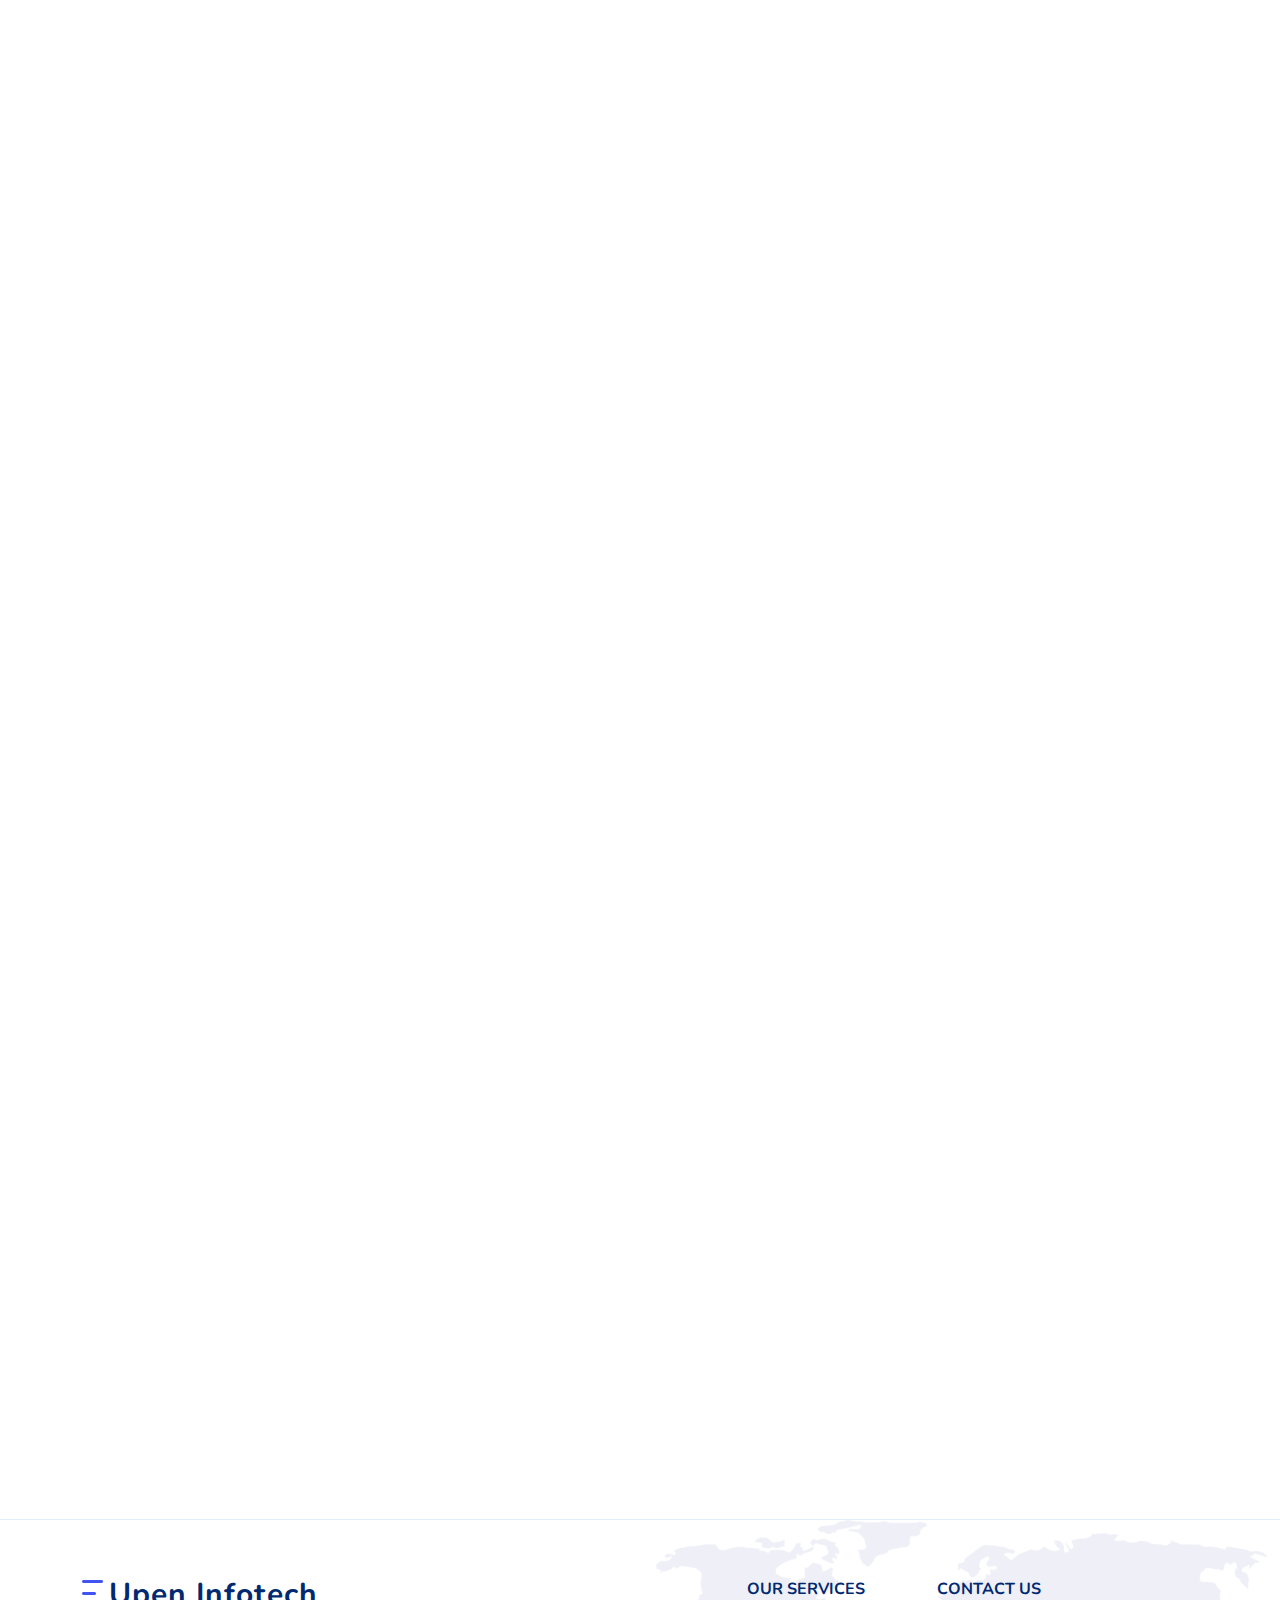
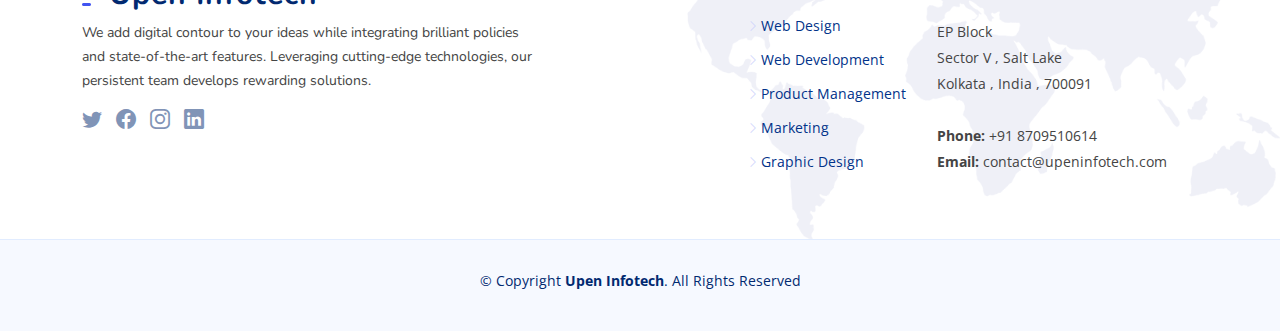
==== commit e44ff019: "New Push" ====
--- a/index.html
+++ b/index.html
@@ -24,6 +24,7 @@
   <link href="assets/vendor/glightbox/css/glightbox.min.css" rel="stylesheet">
   <link href="assets/vendor/remixicon/remixicon.css" rel="stylesheet">
   <link href="assets/vendor/swiper/swiper-bundle.min.css" rel="stylesheet">
+  <link rel="stylesheet" href="https://cdnjs.cloudflare.com/ajax/libs/font-awesome/4.7.0/css/font-awesome.min.css">
 
   <!-- Template Main CSS File -->
   <link href="assets/css/style.css" rel="stylesheet">
@@ -51,7 +52,7 @@
       <nav id="navbar" class="navbar">
         <ul>
      
-          <li><a class="nav-link scrollto">+91 8709510614</a></li>
+          <li><a class="nav-link scrollto"><i class="fa fa-phone"></i> +91 8709510614</a></li>
           <li><a class="nav-link scrollto">contact@upeninfotech.com</a></li>
           <li><a class="getstarted scrollto"href="caseStudy.html">Case Study</a></li>
           <li><div class="quote-btn"><a class="nav-link scrollto quote"  href="quote.html">Contact Us</a></div></li>
@@ -331,7 +332,6 @@
         <header class="section-header">
           <h2>Industries
             We Serve</h2>
-          <!-- <p>Laboriosam et omnis fuga quis dolor direda fara</p> -->
         </header>
 
         <div class="row">
@@ -392,7 +392,8 @@
 
       </div>
 
-    </section><!-- End Features Section -->
+    </section>
+    <!-- End Features Section -->
 
  
 
@@ -487,7 +488,7 @@
 
 
     <!-- ======= Testimonials Section ======= -->
-    <section id="testimonials" class="testimonials">
+    <!-- <section id="testimonials" class="testimonials">
 
       <div class="container" data-aos="fade-up">
 
@@ -513,7 +514,7 @@
                   <h4>Ceo &amp; Founder</h4>
                 </div>
               </div>
-            </div><!-- End testimonial item -->
+            </div>
 
             <div class="swiper-slide">
               <div class="testimonial-item">
@@ -530,7 +531,7 @@
                   <h4>Designer</h4>
                 </div>
               </div>
-            </div><!-- End testimonial item -->
+            </div>
 
             <div class="swiper-slide">
               <div class="testimonial-item">
@@ -546,7 +547,7 @@
                   <h4>Store Owner</h4>
                 </div>
               </div>
-            </div><!-- End testimonial item -->
+            </div>
 
             <div class="swiper-slide">
               <div class="testimonial-item">
@@ -562,9 +563,9 @@
                   <h4>Freelancer</h4>
                 </div>
               </div>
-            </div><!-- End testimonial item -->
-
-            <!-- <div class="swiper-slide">
+            </div>
+
+          <div class="swiper-slide">
               <div class="testimonial-item">
                 <div class="stars">
                   <i class="bi bi-star-fill"></i><i class="bi bi-star-fill"></i><i class="bi bi-star-fill"></i><i class="bi bi-star-fill"></i><i class="bi bi-star-fill"></i>
@@ -578,8 +579,8 @@
                   <h4>Entrepreneur</h4>
                 </div>
               </div>
-            </div> -->
-            <!-- End testimonial item -->
+            </div> 
+            
 
           </div>
           <div class="swiper-pagination"></div>
@@ -587,7 +588,7 @@
 
       </div>
 
-    </section><!-- End Testimonials Section -->
+    </section> -->
 
     <!-- ======= Team Section ======= -->
     <!-- <section id="team" class="team">
@@ -687,13 +688,12 @@
     <!-- End Team Section -->
 
     <!-- ======= Clients Section ======= -->
-    <section id="clients" class="clients">
+    <!-- <section id="clients" class="clients">
 
       <div class="container" data-aos="fade-up">
 
         <header class="section-header">
           <h2>Our Clients</h2>
-          <p>Temporibus omnis officia</p>
         </header>
 
         <div class="clients-slider swiper">
@@ -711,7 +711,8 @@
         </div>
       </div>
 
-    </section><!-- End Clients Section -->
+    </section> -->
+    <!-- End Clients Section -->
 
     <!-- ======= Recent Blog Posts Section ======= -->
     <!-- <section id="recent-blog-posts" class="recent-blog-posts">
--- a/assets/css/style.css
+++ b/assets/css/style.css
@@ -2126,7 +2126,7 @@
 }
 
 .ServicesBox > p {
-  color: #39048d; font-weight: 500;
+  color: #1a0142; font-weight: 500;
 }
 
 ul.app-detail-list {
